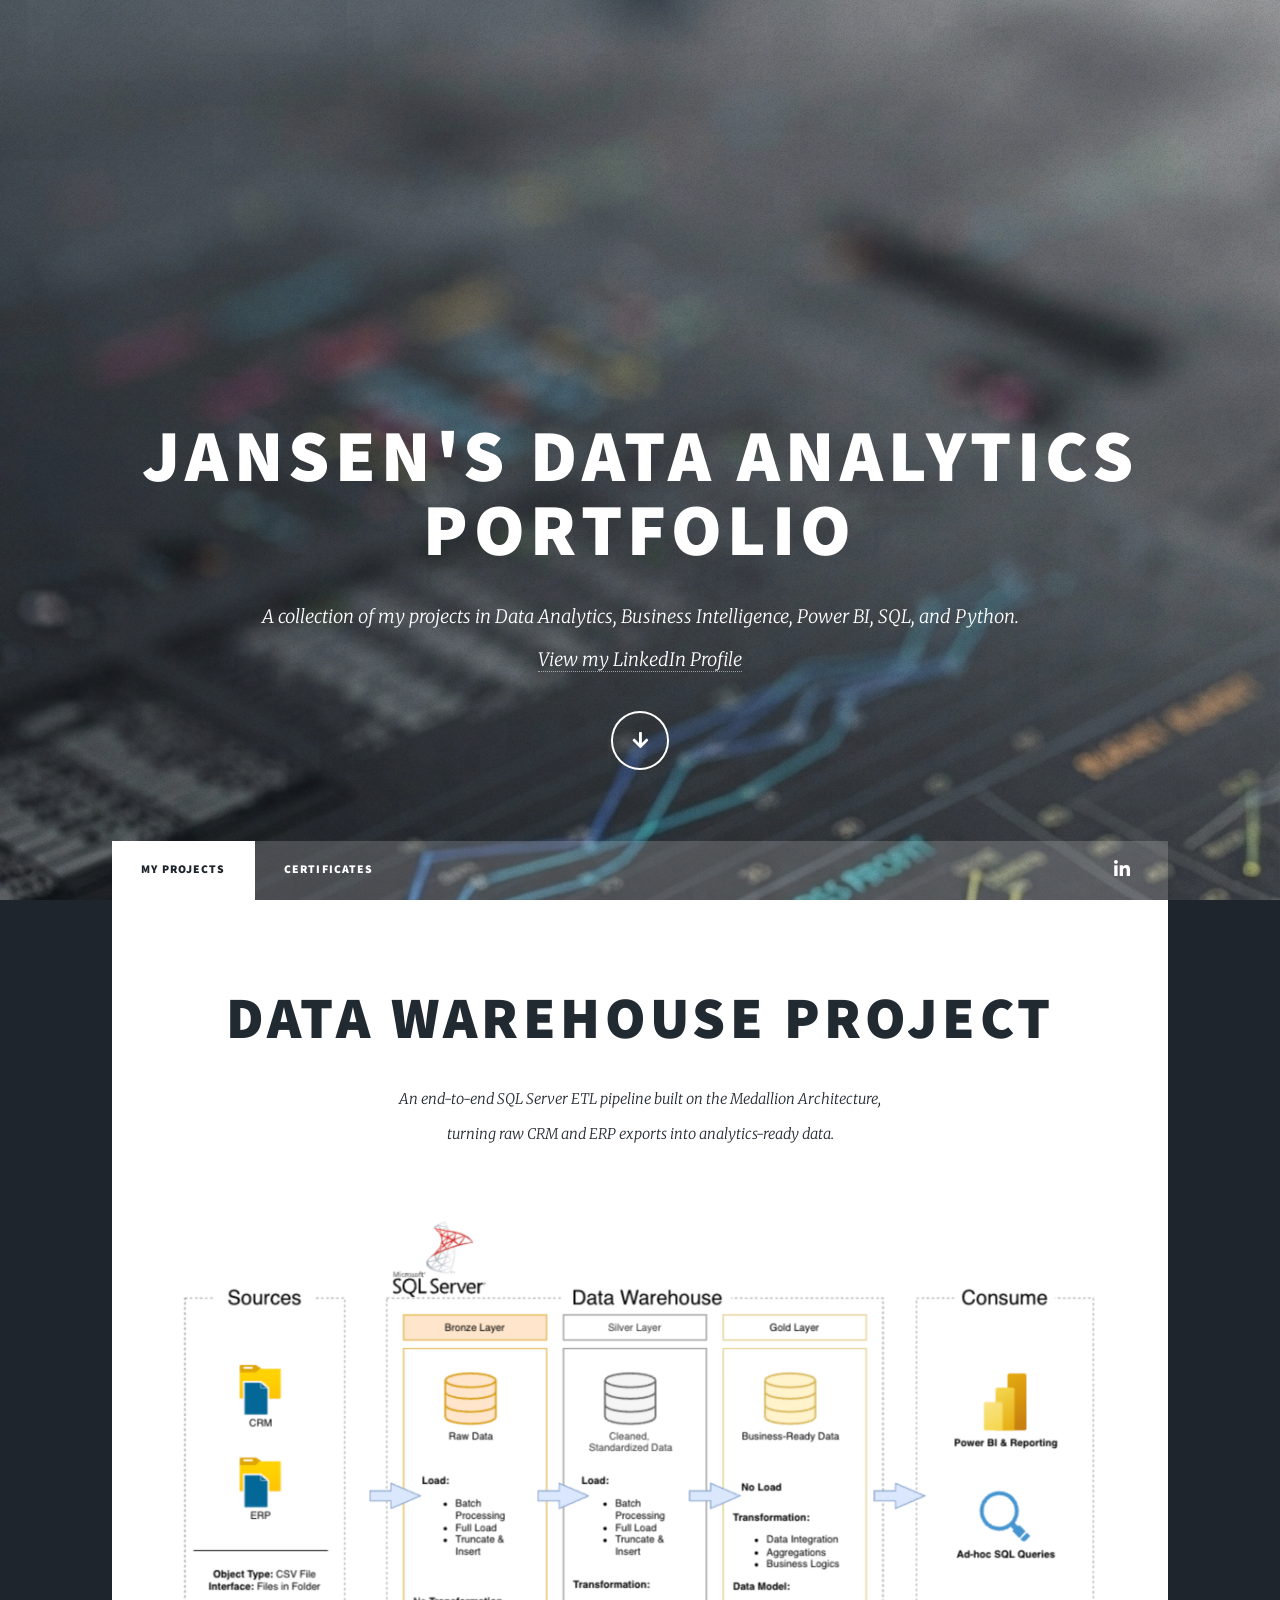
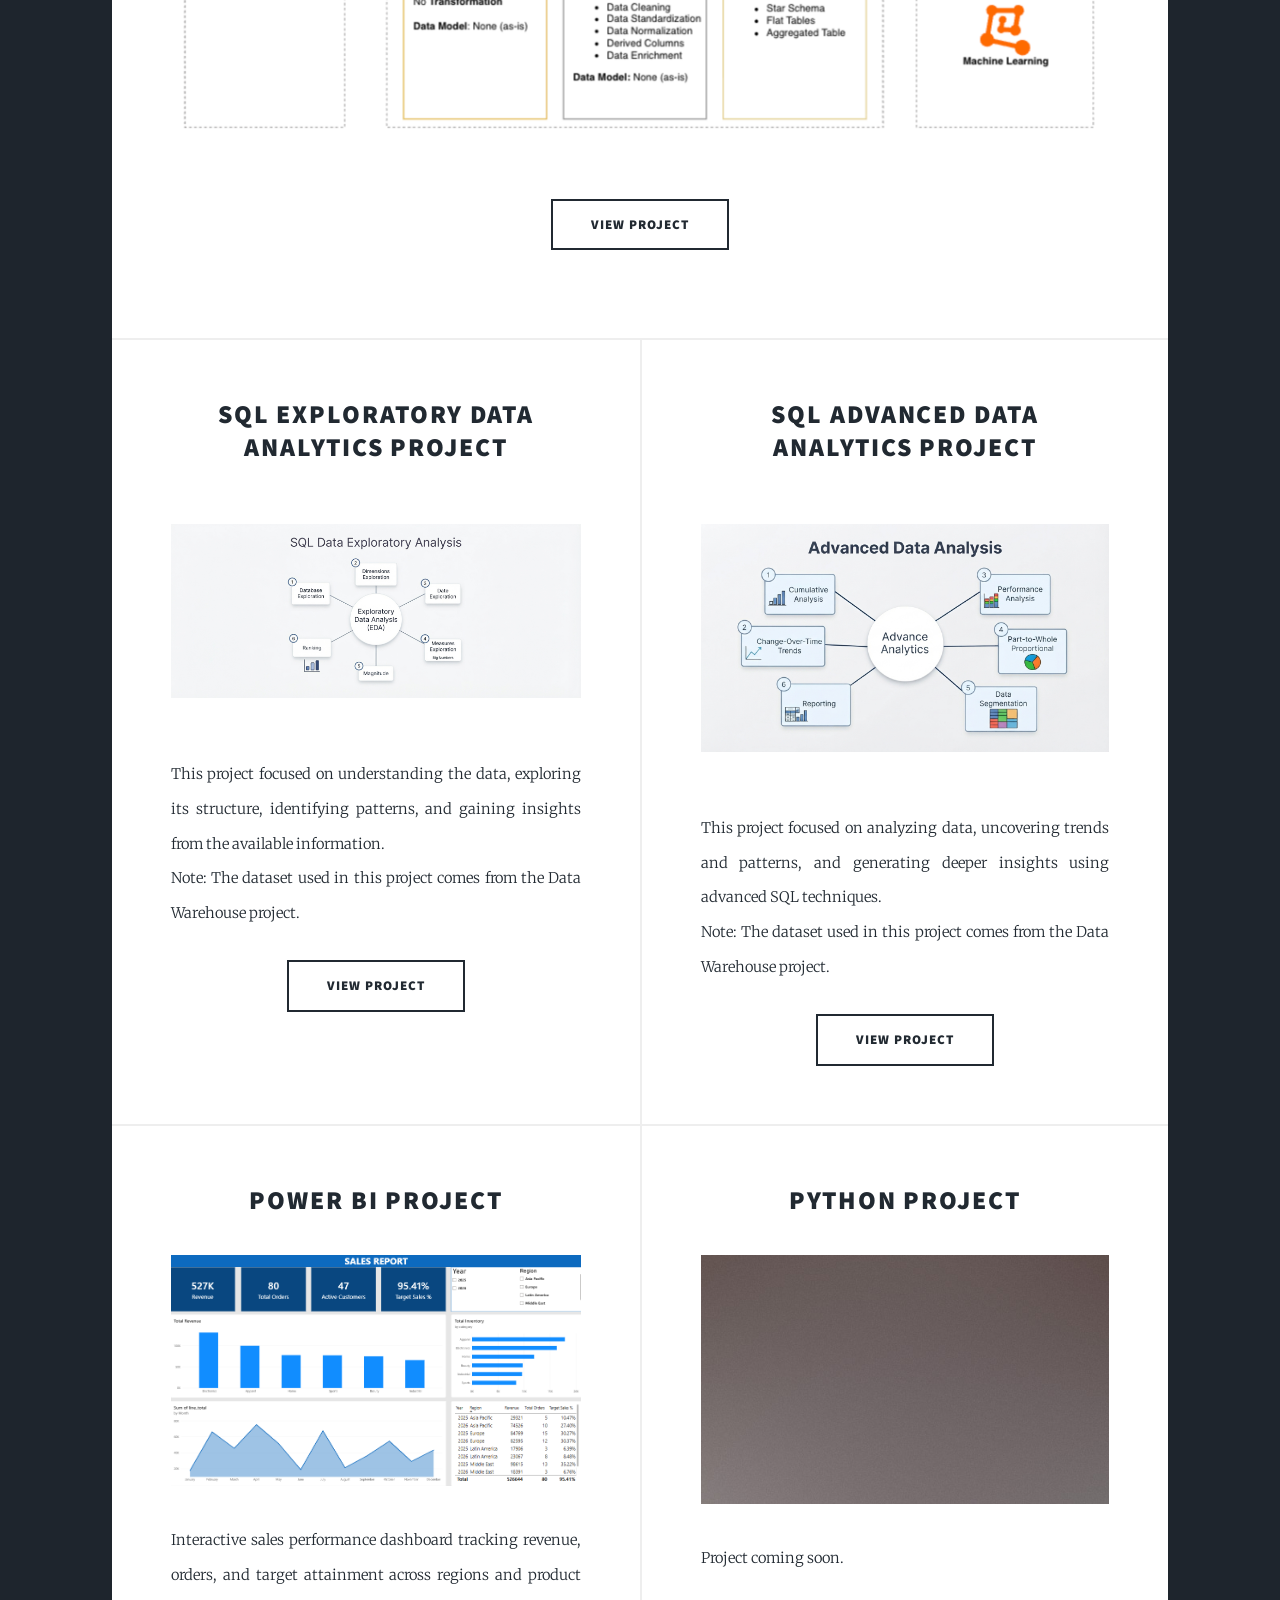
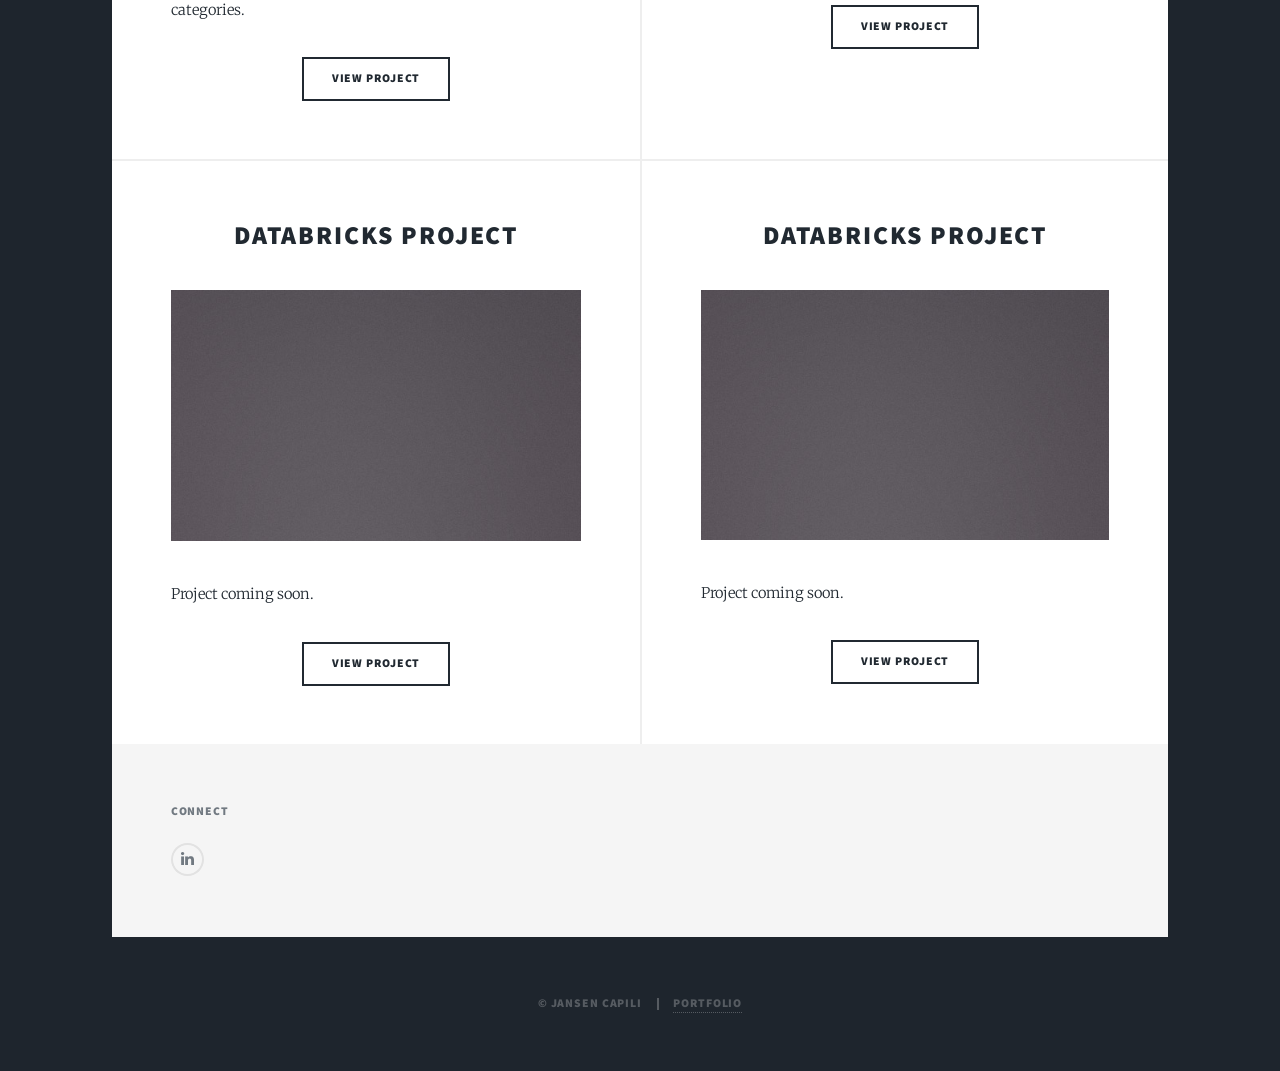
==== index.html @ 561c81c3 "Fix formatting issues in index.html" ====
<!DOCTYPE HTML>
<html>
	<head>
		<title>Jansen Capili | Data Analytics Portfolio</title>
		<meta charset="utf-8" />
		<meta name="viewport" content="width=device-width, initial-scale=1, user-scalable=no" />
		<link rel="stylesheet" href="assets/css/main.css" />
		<noscript><link rel="stylesheet" href="assets/css/noscript.css" /></noscript>
	</head>
	<body class="is-preload">

		<!-- Wrapper -->
			<div id="wrapper" class="fade-in">

				<!-- Intro -->
					<div id="intro">
						<h1>Jansen's Data Analytics Portfolio</h1>
						<p>A collection of my projects in Data Analytics, Business Intelligence, Power BI, SQL, and Python.<br />
                         <a href="https://www.linkedin.com/in/gerryjansencapili/" target="_blank">View my LinkedIn Profile</a></p>
						<ul class="actions">
							<li><a href="#header" class="button icon solid solo fa-arrow-down scrolly">Continue</a></li>
						</ul>
					</div>

				<!-- Header -->
					<header id="header">
						<a href="index.html" class="logo">PROJECTS</a>
					</header>

				<!-- Nav -->
					<nav id="nav">
						<ul class="links">
							<li class="active"><a href="index.html">My Projects</a></li>
							<li><a href="certificate.html">Certificates</a></li>
						</ul>
						<ul class="icons">
							<li><a href="https://www.linkedin.com/in/gerryjansencapili/" target="_blank" class="icon brands fa-linkedin-in"><span class="label">LinkedIn</span></a></li>
						</ul>
					</nav>

				<!-- Main -->
					<div id="main">

						<!-- Featured Post -->
							<article class="post featured">
								<header class="major">
									<h2><a href="https://github.com/jansencapili/SQL_Data_Warehouse_Project">DATA WAREHOUSE PROJECT</a></h2>
									<p>An end-to-end SQL Server ETL pipeline built on the Medallion Architecture,<br />
										turning raw CRM and ERP exports into analytics-ready data.<br /></p>
								</header>
								<a href="https://github.com/jansencapili/SQL_Data_Warehouse_Project" class="image main"><img src="images/DataWarehouseDesign.png" alt="Data Warehouse Architecture" /></a>
								<ul class="actions special">
									<li><a href="https://github.com/jansencapili/SQL_Data_Warehouse_Project" class="button large">View Project</a></li>
								</ul>
							</article>

						<!-- Posts -->
							<section class="posts">
								<!-- PLACEHOLDER: replace the title, image, description, and both "#" links -->
								<article>
									<header>
										<h2><a href="#">SQL EXPLORATORY DATA ANALYTICS PROJECT</a></h2>
									</header>
								<a href="https://github.com/jansencapili/SQL_Data_Exploratory_Data_Analysis-EDA-" class="image main"><img src="images/roadmap_exploration.jpeg" alt="Exploratory Data Analytics" /></a>
								<p>This project focused on understanding the data, exploring its structure, identifying patterns, and gaining insights from the available information.<br />
								Note: The dataset used in this project comes from the Data Warehouse project.</p>
								<ul class="actions special">
									<li><a href="https://github.com/jansencapili/SQL_Data_Exploratory_Data_Analysis-EDA-" class="button large">View Project</a></li>
								</ul>
							</article>

								<!-- PLACEHOLDER: replace the title, image, description, and both "#" links -->
								<article>
									<header>
										<h2><a href="#">SQL ADVANCED DATA ANALYTICS PROJECT</a></h2>
									</header>
								<a href="https://github.com/jansencapili/SQL_Advanced_Data_Analytics_Project" class="image main"><img src="images/Advance_roadmap.jpeg" alt="Advanced Data Analytics" /></a>
								<p>This project focused on analyzing data, uncovering trends and patterns, and generating deeper insights using advanced SQL techniques.<br />
								Note: The dataset used in this project comes from the Data Warehouse project.</p>
								<ul class="actions special">
									<li><a href=https://github.com/jansencapili/SQL_Advanced_Data_Analytics_Project" class="button large">View Project</a></li>
								</ul>
							</article>

								<article>
									<header>
										<h2><a href="https://github.com/jansencapili/Sales-Report">POWER BI PROJECT</a></h2>
									</header>
									<a href="https://github.com/jansencapili/Sales-Report" class="image fit"><img src="images/Snapshot_of_the_dashboard.png" alt="Sales Dashboard" /></a>
									<p>Interactive sales performance dashboard tracking revenue, orders, and target attainment across regions and product categories.</p>
									<ul class="actions special">
										<li><a href="https://github.com/jansencapili/Sales-Report" class="button">View Project</a></li>
									</ul>
								</article>

								<!-- PLACEHOLDER: replace the title, image, description, and both "#" links -->
								<article>
									<header>
										<h2><a href="#">PYTHON PROJECT</a></h2>
									</header>
									<a href="#" class="image fit"><img src="images/pic03.jpg" alt="" /></a>
									<p>Project coming soon.</p>
									<ul class="actions special">
										<li><a href="#" class="button">View Project</a></li>
									</ul>
								</article>

								<!-- PLACEHOLDER: replace the title, image, description, and both "#" links -->
								<article>
									<header>
										<h2><a href="#">DATABRICKS PROJECT</a></h2>
									</header>
									<a href="#" class="image fit"><img src="images/pic04.jpg" alt="" /></a>
									<p>Project coming soon.</p>
									<ul class="actions special">
										<li><a href="#" class="button">View Project</a></li>
									</ul>
								</article>

																<!-- PLACEHOLDER: replace the title, image, description, and both "#" links -->
								<article>
									<header>
										<h2><a href="#">DATABRICKS PROJECT</a></h2>
									</header>
									<a href="#" class="image fit"><img src="images/pic04.jpg" alt="" /></a>
									<p>Project coming soon.</p>
									<ul class="actions special">
										<li><a href="#" class="button">View Project</a></li>
									</ul>
								</article>

							</section>

					</div>

				<!-- Footer -->
					<footer id="footer">
						<section>
							<h3>Connect</h3>
							<ul class="icons alt">
								<li><a href="https://www.linkedin.com/in/gerryjansencapili/" target="_blank" class="icon brands alt fa-linkedin-in"><span class="label">LinkedIn</span></a></li>
							</ul>
						</section>
					</footer>

				<!-- Copyright -->
					<div id="copyright">
						<ul><li>&copy; Jansen Capili</li><li><a href="https://html5up.net">Portfolio</a></li></ul>
					</div>

			</div>

		<!-- Scripts -->
			<script src="assets/js/jquery.min.js"></script>
			<script src="assets/js/jquery.scrollex.min.js"></script>
			<script src="assets/js/jquery.scrolly.min.js"></script>
			<script src="assets/js/browser.min.js"></script>
			<script src="assets/js/breakpoints.min.js"></script>
			<script src="assets/js/util.js"></script>
			<script src="assets/js/main.js"></script>

	</body>
</html>
---- assets/css/main.css ----
@import url(fontawesome-all.min.css);
@import url("https://fonts.googleapis.com/css?family=Merriweather:300,700,300italic,700italic|Source+Sans+Pro:900");

/*
	Massively by HTML5 UP
	html5up.net | @ajlkn
	Free for personal and commercial use under the CCA 3.0 license (html5up.net/license)
*/

html, body, div, span, applet, object,
iframe, h1, h2, h3, h4, h5, h6, p, blockquote,
pre, a, abbr, acronym, address, big, cite,
code, del, dfn, em, img, ins, kbd, q, s, samp,
small, strike, strong, sub, sup, tt, var, b,
u, i, center, dl, dt, dd, ol, ul, li, fieldset,
form, label, legend, table, caption, tbody,
tfoot, thead, tr, th, td, article, aside,
canvas, details, embed, figure, figcaption,
footer, header, hgroup, menu, nav, output, ruby,
section, summary, time, mark, audio, video {
	margin: 0;
	padding: 0;
	border: 0;
	font-size: 100%;
	font: inherit;
	vertical-align: baseline;}

article, aside, details, figcaption, figure,
footer, header, hgroup, menu, nav, section {
	display: block;}

body {
	line-height: 1;
}

ol, ul {
	list-style: none;
}

blockquote, q {
	quotes: none;
}

	blockquote:before, blockquote:after, q:before, q:after {
		content: '';
		content: none;
	}

table {
	border-collapse: collapse;
	border-spacing: 0;
}

body {
	-webkit-text-size-adjust: none;
}

mark {
	background-color: transparent;
	color: inherit;
}

input::-moz-focus-inner {
	border: 0;
	padding: 0;
}

input, select, textarea {
	-moz-appearance: none;
	-webkit-appearance: none;
	-ms-appearance: none;
	appearance: none;
}

/* Basic */

	@-ms-viewport {
		width: device-width;
	}

	body {
		-ms-overflow-style: scrollbar;
	}

	@media screen and (max-width: 480px) {

		html, body {
			min-width: 320px;
		}

	}

	html {
		box-sizing: border-box;
	}

	*, *:before, *:after {
		box-sizing: inherit;
	}

	body {
		background-color: #1e252d;
	}

		body.is-preload *, body.is-preload *:before, body.is-preload *:after {
			-moz-animation: none !important;
			-webkit-animation: none !important;
			-ms-animation: none !important;
			animation: none !important;
			-moz-transition: none !important;
			-webkit-transition: none !important;
			-ms-transition: none !important;
			transition: none !important;
		}

/* Type */

	html {
		font-size: 16pt;
	}

		@media screen and (max-width: 1680px) {

			html {
				font-size: 12pt;
			}

		}

		@media screen and (max-width: 1280px) {

			html {
				font-size: 11pt;
			}

		}

		@media screen and (max-width: 360px) {

			html {
				font-size: 10pt;
			}

		}

	body {
		color: #212931;
	}

	body, input, select, textarea {
		font-family: "Merriweather", Georgia, serif;
		font-weight: 300;
		font-size: 1rem;
		line-height: 2.375;
	}

	a {
		-moz-transition: color 0.2s ease-in-out, background-color 0.2s ease-in-out, border-color 0.2s ease-in-out, box-shadow 0.2s ease-in-out;
		-webkit-transition: color 0.2s ease-in-out, background-color 0.2s ease-in-out, border-color 0.2s ease-in-out, box-shadow 0.2s ease-in-out;
		-ms-transition: color 0.2s ease-in-out, background-color 0.2s ease-in-out, border-color 0.2s ease-in-out, box-shadow 0.2s ease-in-out;
		transition: color 0.2s ease-in-out, background-color 0.2s ease-in-out, border-color 0.2s ease-in-out, box-shadow 0.2s ease-in-out;
		border-bottom: dotted 1px;
		text-decoration: none;
	}

		a:hover {
			border-bottom-color: transparent;
		}

	strong, b {
		font-weight: 600;
	}

	em, i {
		font-style: italic;
	}

	p {
		text-align: justify;
		margin: 0 0 2rem 0;
	}

	h1, h2, h3, h4, h5, h6 {
		font-family: "Source Sans Pro", Helvetica, sans-serif;
		font-weight: 900;
		line-height: 1.5;
		letter-spacing: 0.075em;
		text-transform: uppercase;
		margin: 0 0 1rem 0;
	}

		h1 a, h2 a, h3 a, h4 a, h5 a, h6 a {
			border-bottom: 0;
			color: inherit;
			text-decoration: none;
		}

	h1 {
		font-size: 4rem;
		line-height: 1.1;
		margin: 0 0 2rem 0;
	}

	h2 {
		font-size: 1.75rem;
		line-height: 1.3;
		margin: 0 0 1.5rem 0;
	}

	h3 {
		font-size: 1.25rem;
		margin: 0 0 1.5rem 0;
	}

	h4 {
		font-size: 1rem;
	}

	h5 {
		font-size: 0.9rem;
	}

	h6 {
		font-size: 0.8rem;
	}

	sub {
		font-size: 0.8rem;
		position: relative;
		top: 0.5rem;
	}

	sup {
		font-size: 0.8rem;
		position: relative;
		top: -0.5rem;
	}

	blockquote {
		border-left: solid 4px;
		font-style: italic;
		margin: 0 0 2rem 0;
		padding: 0.5rem 0 0.5rem 2rem;
	}

	code {
		border: solid 2px;
		font-family: "Courier New", monospace;
		font-size: 0.9rem;
		margin: 0 0.25rem;
		padding: 0.25rem 0.65rem;
	}

	pre {
		-webkit-overflow-scrolling: touch;
		font-family: "Courier New", monospace;
		font-size: 0.9rem;
		margin: 0 0 2rem 0;
	}

		pre code {
			display: block;
			line-height: 1.75;
			padding: 1rem 1.5rem;
			overflow-x: auto;
		}

	hr {
		border: 0;
		border-bottom: solid 2px;
		margin: 3rem 0;
	}

		hr.major {
			margin: 5rem 0;
		}

	.align-left {
		text-align: left;
	}

	.align-center {
		text-align: center;
	}

	.align-right {
		text-align: right;
	}

	input, select, textarea {
		color: #212931;
	}

	a {
		color: #212931;
		border-bottom-color: rgba(33, 41, 49, 0.5);
	}

		a:hover {
			border-bottom-color: transparent;
			color: #18bfef !important;
		}

	strong, b {
		color: #212931;
	}

	h1, h2, h3, h4, h5, h6 {
		color: #212931;
	}

	blockquote {
		border-left-color: #eeeeee;
	}

	code {
		background: rgba(220, 220, 220, 0.25);
		border-color: #eeeeee;
	}

	hr {
		border-bottom-color: #eeeeee;
	}

/* Row */

	.row {
		display: flex;
		flex-wrap: wrap;
		box-sizing: border-box;
		align-items: stretch;
	}

		.row > * {
			box-sizing: border-box;
		}

		.row.gtr-uniform > * > :last-child {
			margin-bottom: 0;
		}

		.row.aln-left {
			justify-content: flex-start;
		}

		.row.aln-center {
			justify-content: center;
		}

		.row.aln-right {
			justify-content: flex-end;
		}

		.row.aln-top {
			align-items: flex-start;
		}

		.row.aln-middle {
			align-items: center;
		}

		.row.aln-bottom {
			align-items: flex-end;
		}

		.row > .imp {
			order: -1;
		}

		.row > .col-1 {
			width: 8.33333%;
		}

		.row > .off-1 {
			margin-left: 8.33333%;
		}

		.row > .col-2 {
			width: 16.66667%;
		}

		.row > .off-2 {
			margin-left: 16.66667%;
		}

		.row > .col-3 {
			width: 25%;
		}

		.row > .off-3 {
			margin-left: 25%;
		}

		.row > .col-4 {
			width: 33.33333%;
		}

		.row > .off-4 {
			margin-left: 33.33333%;
		}

		.row > .col-5 {
			width: 41.66667%;
		}

		.row > .off-5 {
			margin-left: 41.66667%;
		}

		.row > .col-6 {
			width: 50%;
		}

		.row > .off-6 {
			margin-left: 50%;
		}

		.row > .col-7 {
			width: 58.33333%;
		}

		.row > .off-7 {
			margin-left: 58.33333%;
		}

		.row > .col-8 {
			width: 66.66667%;
		}

		.row > .off-8 {
			margin-left: 66.66667%;
		}

		.row > .col-9 {
			width: 75%;
		}

		.row > .off-9 {
			margin-left: 75%;
		}

		.row > .col-10 {
			width: 83.33333%;
		}

		.row > .off-10 {
			margin-left: 83.33333%;
		}

		.row > .col-11 {
			width: 91.66667%;
		}

		.row > .off-11 {
			margin-left: 91.66667%;
		}

		.row > .col-12 {
			width: 100%;
		}

		.row > .off-12 {
			margin-left: 100%;
		}

		.row.gtr-0 {
			margin-top: 0;
			margin-left: 0rem;
		}

			.row.gtr-0 > * {
				padding: 0 0 0 0rem;
			}

			.row.gtr-0.gtr-uniform {
				margin-top: 0rem;
			}

				.row.gtr-0.gtr-uniform > * {
					padding-top: 0rem;
				}

		.row.gtr-25 {
			margin-top: 0;
			margin-left: -0.375rem;
		}

			.row.gtr-25 > * {
				padding: 0 0 0 0.375rem;
			}

			.row.gtr-25.gtr-uniform {
				margin-top: -0.375rem;
			}

				.row.gtr-25.gtr-uniform > * {
					padding-top: 0.375rem;
				}

		.row.gtr-50 {
			margin-top: 0;
			margin-left: -0.75rem;
		}

			.row.gtr-50 > * {
				padding: 0 0 0 0.75rem;
			}

			.row.gtr-50.gtr-uniform {
				margin-top: -0.75rem;
			}

				.row.gtr-50.gtr-uniform > * {
					padding-top: 0.75rem;
				}

		.row {
			margin-top: 0;
			margin-left: -1.5rem;
		}

			.row > * {
				padding: 0 0 0 1.5rem;
			}

			.row.gtr-uniform {
				margin-top: -1.5rem;
			}

				.row.gtr-uniform > * {
					padding-top: 1.5rem;
				}

		.row.gtr-150 {
			margin-top: 0;
			margin-left: -2.25rem;
		}

			.row.gtr-150 > * {
				padding: 0 0 0 2.25rem;
			}

			.row.gtr-150.gtr-uniform {
				margin-top: -2.25rem;
			}

				.row.gtr-150.gtr-uniform > * {
					padding-top: 2.25rem;
				}

		.row.gtr-200 {
			margin-top: 0;
			margin-left: -3rem;
		}

			.row.gtr-200 > * {
				padding: 0 0 0 3rem;
			}

			.row.gtr-200.gtr-uniform {
				margin-top: -3rem;
			}

				.row.gtr-200.gtr-uniform > * {
					padding-top: 3rem;
				}

		@media screen and (max-width: 1680px) {

			.row {
				display: flex;
				flex-wrap: wrap;
				box-sizing: border-box;
				align-items: stretch;
			}

				.row > * {
					box-sizing: border-box;
				}

				.row.gtr-uniform > * > :last-child {
					margin-bottom: 0;
				}

				.row.aln-left {
					justify-content: flex-start;
				}

				.row.aln-center {
					justify-content: center;
				}

				.row.aln-right {
					justify-content: flex-end;
				}

				.row.aln-top {
					align-items: flex-start;
				}

				.row.aln-middle {
					align-items: center;
				}

				.row.aln-bottom {
					align-items: flex-end;
				}

				.row > .imp-xlarge {
					order: -1;
				}

				.row > .col-1-xlarge {
					width: 8.33333%;
				}

				.row > .off-1-xlarge {
					margin-left: 8.33333%;
				}

				.row > .col-2-xlarge {
					width: 16.66667%;
				}

				.row > .off-2-xlarge {
					margin-left: 16.66667%;
				}

				.row > .col-3-xlarge {
					width: 25%;
				}

				.row > .off-3-xlarge {
					margin-left: 25%;
				}

				.row > .col-4-xlarge {
					width: 33.33333%;
				}

				.row > .off-4-xlarge {
					margin-left: 33.33333%;
				}

				.row > .col-5-xlarge {
					width: 41.66667%;
				}

				.row > .off-5-xlarge {
					margin-left: 41.66667%;
				}

				.row > .col-6-xlarge {
					width: 50%;
				}

				.row > .off-6-xlarge {
					margin-left: 50%;
				}

				.row > .col-7-xlarge {
					width: 58.33333%;
				}

				.row > .off-7-xlarge {
					margin-left: 58.33333%;
				}

				.row > .col-8-xlarge {
					width: 66.66667%;
				}

				.row > .off-8-xlarge {
					margin-left: 66.66667%;
				}

				.row > .col-9-xlarge {
					width: 75%;
				}

				.row > .off-9-xlarge {
					margin-left: 75%;
				}

				.row > .col-10-xlarge {
					width: 83.33333%;
				}

				.row > .off-10-xlarge {
					margin-left: 83.33333%;
				}

				.row > .col-11-xlarge {
					width: 91.66667%;
				}

				.row > .off-11-xlarge {
					margin-left: 91.66667%;
				}

				.row > .col-12-xlarge {
					width: 100%;
				}

				.row > .off-12-xlarge {
					margin-left: 100%;
				}

				.row.gtr-0 {
					margin-top: 0;
					margin-left: 0rem;
				}

					.row.gtr-0 > * {
						padding: 0 0 0 0rem;
					}

					.row.gtr-0.gtr-uniform {
						margin-top: 0rem;
					}

						.row.gtr-0.gtr-uniform > * {
							padding-top: 0rem;
						}

				.row.gtr-25 {
					margin-top: 0;
					margin-left: -0.375rem;
				}

					.row.gtr-25 > * {
						padding: 0 0 0 0.375rem;
					}

					.row.gtr-25.gtr-uniform {
						margin-top: -0.375rem;
					}

						.row.gtr-25.gtr-uniform > * {
							padding-top: 0.375rem;
						}

				.row.gtr-50 {
					margin-top: 0;
					margin-left: -0.75rem;
				}

					.row.gtr-50 > * {
						padding: 0 0 0 0.75rem;
					}

					.row.gtr-50.gtr-uniform {
						margin-top: -0.75rem;
					}

						.row.gtr-50.gtr-uniform > * {
							padding-top: 0.75rem;
						}

				.row {
					margin-top: 0;
					margin-left: -1.5rem;
				}

					.row > * {
						padding: 0 0 0 1.5rem;
					}

					.row.gtr-uniform {
						margin-top: -1.5rem;
					}

						.row.gtr-uniform > * {
							padding-top: 1.5rem;
						}

				.row.gtr-150 {
					margin-top: 0;
					margin-left: -2.25rem;
				}

					.row.gtr-150 > * {
						padding: 0 0 0 2.25rem;
					}

					.row.gtr-150.gtr-uniform {
						margin-top: -2.25rem;
					}

						.row.gtr-150.gtr-uniform > * {
							padding-top: 2.25rem;
						}

				.row.gtr-200 {
					margin-top: 0;
					margin-left: -3rem;
				}

					.row.gtr-200 > * {
						padding: 0 0 0 3rem;
					}

					.row.gtr-200.gtr-uniform {
						margin-top: -3rem;
					}

						.row.gtr-200.gtr-uniform > * {
							padding-top: 3rem;
						}

		}

		@media screen and (max-width: 1280px) {

			.row {
				display: flex;
				flex-wrap: wrap;
				box-sizing: border-box;
				align-items: stretch;
			}

				.row > * {
					box-sizing: border-box;
				}

				.row.gtr-uniform > * > :last-child {
					margin-bottom: 0;
				}

				.row.aln-left {
					justify-content: flex-start;
				}

				.row.aln-center {
					justify-content: center;
				}

				.row.aln-right {
					justify-content: flex-end;
				}

				.row.aln-top {
					align-items: flex-start;
				}

				.row.aln-middle {
					align-items: center;
				}

				.row.aln-bottom {
					align-items: flex-end;
				}

				.row > .imp-large {
					order: -1;
				}

				.row > .col-1-large {
					width: 8.33333%;
				}

				.row > .off-1-large {
					margin-left: 8.33333%;
				}

				.row > .col-2-large {
					width: 16.66667%;
				}

				.row > .off-2-large {
					margin-left: 16.66667%;
				}

				.row > .col-3-large {
					width: 25%;
				}

				.row > .off-3-large {
					margin-left: 25%;
				}

				.row > .col-4-large {
					width: 33.33333%;
				}

				.row > .off-4-large {
					margin-left: 33.33333%;
				}

				.row > .col-5-large {
					width: 41.66667%;
				}

				.row > .off-5-large {
					margin-left: 41.66667%;
				}

				.row > .col-6-large {
					width: 50%;
				}

				.row > .off-6-large {
					margin-left: 50%;
				}

				.row > .col-7-large {
					width: 58.33333%;
				}

				.row > .off-7-large {
					margin-left: 58.33333%;
				}

				.row > .col-8-large {
					width: 66.66667%;
				}

				.row > .off-8-large {
					margin-left: 66.66667%;
				}

				.row > .col-9-large {
					width: 75%;
				}

				.row > .off-9-large {
					margin-left: 75%;
				}

				.row > .col-10-large {
					width: 83.33333%;
				}

				.row > .off-10-large {
					margin-left: 83.33333%;
				}

				.row > .col-11-large {
					width: 91.66667%;
				}

				.row > .off-11-large {
					margin-left: 91.66667%;
				}

				.row > .col-12-large {
					width: 100%;
				}

				.row > .off-12-large {
					margin-left: 100%;
				}

				.row.gtr-0 {
					margin-top: 0;
					margin-left: 0rem;
				}

					.row.gtr-0 > * {
						padding: 0 0 0 0rem;
					}

					.row.gtr-0.gtr-uniform {
						margin-top: 0rem;
					}

						.row.gtr-0.gtr-uniform > * {
							padding-top: 0rem;
						}

				.row.gtr-25 {
					margin-top: 0;
					margin-left: -0.375rem;
				}

					.row.gtr-25 > * {
						padding: 0 0 0 0.375rem;
					}

					.row.gtr-25.gtr-uniform {
						margin-top: -0.375rem;
					}

						.row.gtr-25.gtr-uniform > * {
							padding-top: 0.375rem;
						}

				.row.gtr-50 {
					margin-top: 0;
					margin-left: -0.75rem;
				}

					.row.gtr-50 > * {
						padding: 0 0 0 0.75rem;
					}

					.row.gtr-50.gtr-uniform {
						margin-top: -0.75rem;
					}

						.row.gtr-50.gtr-uniform > * {
							padding-top: 0.75rem;
						}

				.row {
					margin-top: 0;
					margin-left: -1.5rem;
				}

					.row > * {
						padding: 0 0 0 1.5rem;
					}

					.row.gtr-uniform {
						margin-top: -1.5rem;
					}

						.row.gtr-uniform > * {
							padding-top: 1.5rem;
						}

				.row.gtr-150 {
					margin-top: 0;
					margin-left: -2.25rem;
				}

					.row.gtr-150 > * {
						padding: 0 0 0 2.25rem;
					}

					.row.gtr-150.gtr-uniform {
						margin-top: -2.25rem;
					}

						.row.gtr-150.gtr-uniform > * {
							padding-top: 2.25rem;
						}

				.row.gtr-200 {
					margin-top: 0;
					margin-left: -3rem;
				}

					.row.gtr-200 > * {
						padding: 0 0 0 3rem;
					}

					.row.gtr-200.gtr-uniform {
						margin-top: -3rem;
					}

						.row.gtr-200.gtr-uniform > * {
							padding-top: 3rem;
						}

		}

		@media screen and (max-width: 980px) {

			.row {
				display: flex;
				flex-wrap: wrap;
				box-sizing: border-box;
				align-items: stretch;
			}

				.row > * {
					box-sizing: border-box;
				}

				.row.gtr-uniform > * > :last-child {
					margin-bottom: 0;
				}

				.row.aln-left {
					justify-content: flex-start;
				}

				.row.aln-center {
					justify-content: center;
				}

				.row.aln-right {
					justify-content: flex-end;
				}

				.row.aln-top {
					align-items: flex-start;
				}

				.row.aln-middle {
					align-items: center;
				}

				.row.aln-bottom {
					align-items: flex-end;
				}

				.row > .imp-medium {
					order: -1;
				}

				.row > .col-1-medium {
					width: 8.33333%;
				}

				.row > .off-1-medium {
					margin-left: 8.33333%;
				}

				.row > .col-2-medium {
					width: 16.66667%;
				}

				.row > .off-2-medium {
					margin-left: 16.66667%;
				}

				.row > .col-3-medium {
					width: 25%;
				}

				.row > .off-3-medium {
					margin-left: 25%;
				}

				.row > .col-4-medium {
					width: 33.33333%;
				}

				.row > .off-4-medium {
					margin-left: 33.33333%;
				}

				.row > .col-5-medium {
					width: 41.66667%;
				}

				.row > .off-5-medium {
					margin-left: 41.66667%;
				}

				.row > .col-6-medium {
					width: 50%;
				}

				.row > .off-6-medium {
					margin-left: 50%;
				}

				.row > .col-7-medium {
					width: 58.33333%;
				}

				.row > .off-7-medium {
					margin-left: 58.33333%;
				}

				.row > .col-8-medium {
					width: 66.66667%;
				}

				.row > .off-8-medium {
					margin-left: 66.66667%;
				}

				.row > .col-9-medium {
					width: 75%;
				}

				.row > .off-9-medium {
					margin-left: 75%;
				}

				.row > .col-10-medium {
					width: 83.33333%;
				}

				.row > .off-10-medium {
					margin-left: 83.33333%;
				}

				.row > .col-11-medium {
					width: 91.66667%;
				}

				.row > .off-11-medium {
					margin-left: 91.66667%;
				}

				.row > .col-12-medium {
					width: 100%;
				}

				.row > .off-12-medium {
					margin-left: 100%;
				}

				.row.gtr-0 {
					margin-top: 0;
					margin-left: 0rem;
				}

					.row.gtr-0 > * {
						padding: 0 0 0 0rem;
					}

					.row.gtr-0.gtr-uniform {
						margin-top: 0rem;
					}

						.row.gtr-0.gtr-uniform > * {
							padding-top: 0rem;
						}

				.row.gtr-25 {
					margin-top: 0;
					margin-left: -0.375rem;
				}

					.row.gtr-25 > * {
						padding: 0 0 0 0.375rem;
					}

					.row.gtr-25.gtr-uniform {
						margin-top: -0.375rem;
					}

						.row.gtr-25.gtr-uniform > * {
							padding-top: 0.375rem;
						}

				.row.gtr-50 {
					margin-top: 0;
					margin-left: -0.75rem;
				}

					.row.gtr-50 > * {
						padding: 0 0 0 0.75rem;
					}

					.row.gtr-50.gtr-uniform {
						margin-top: -0.75rem;
					}

						.row.gtr-50.gtr-uniform > * {
							padding-top: 0.75rem;
						}

				.row {
					margin-top: 0;
					margin-left: -1.5rem;
				}

					.row > * {
						padding: 0 0 0 1.5rem;
					}

					.row.gtr-uniform {
						margin-top: -1.5rem;
					}

						.row.gtr-uniform > * {
							padding-top: 1.5rem;
						}

				.row.gtr-150 {
					margin-top: 0;
					margin-left: -2.25rem;
				}

					.row.gtr-150 > * {
						padding: 0 0 0 2.25rem;
					}

					.row.gtr-150.gtr-uniform {
						margin-top: -2.25rem;
					}

						.row.gtr-150.gtr-uniform > * {
							padding-top: 2.25rem;
						}

				.row.gtr-200 {
					margin-top: 0;
					margin-left: -3rem;
				}

					.row.gtr-200 > * {
						padding: 0 0 0 3rem;
					}

					.row.gtr-200.gtr-uniform {
						margin-top: -3rem;
					}

						.row.gtr-200.gtr-uniform > * {
							padding-top: 3rem;
						}

		}

		@media screen and (max-width: 736px) {

			.row {
				display: flex;
				flex-wrap: wrap;
				box-sizing: border-box;
				align-items: stretch;
			}

				.row > * {
					box-sizing: border-box;
				}

				.row.gtr-uniform > * > :last-child {
					margin-bottom: 0;
				}

				.row.aln-left {
					justify-content: flex-start;
				}

				.row.aln-center {
					justify-content: center;
				}

				.row.aln-right {
					justify-content: flex-end;
				}

				.row.aln-top {
					align-items: flex-start;
				}

				.row.aln-middle {
					align-items: center;
				}

				.row.aln-bottom {
					align-items: flex-end;
				}

				.row > .imp-small {
					order: -1;
				}

				.row > .col-1-small {
					width: 8.33333%;
				}

				.row > .off-1-small {
					margin-left: 8.33333%;
				}

				.row > .col-2-small {
					width: 16.66667%;
				}

				.row > .off-2-small {
					margin-left: 16.66667%;
				}

				.row > .col-3-small {
					width: 25%;
				}

				.row > .off-3-small {
					margin-left: 25%;
				}

				.row > .col-4-small {
					width: 33.33333%;
				}

				.row > .off-4-small {
					margin-left: 33.33333%;
				}

				.row > .col-5-small {
					width: 41.66667%;
				}

				.row > .off-5-small {
					margin-left: 41.66667%;
				}

				.row > .col-6-small {
					width: 50%;
				}

				.row > .off-6-small {
					margin-left: 50%;
				}

				.row > .col-7-small {
					width: 58.33333%;
				}

				.row > .off-7-small {
					margin-left: 58.33333%;
				}

				.row > .col-8-small {
					width: 66.66667%;
				}

				.row > .off-8-small {
					margin-left: 66.66667%;
				}

				.row > .col-9-small {
					width: 75%;
				}

				.row > .off-9-small {
					margin-left: 75%;
				}

				.row > .col-10-small {
					width: 83.33333%;
				}

				.row > .off-10-small {
					margin-left: 83.33333%;
				}

				.row > .col-11-small {
					width: 91.66667%;
				}

				.row > .off-11-small {
					margin-left: 91.66667%;
				}

				.row > .col-12-small {
					width: 100%;
				}

				.row > .off-12-small {
					margin-left: 100%;
				}

				.row.gtr-0 {
					margin-top: 0;
					margin-left: 0rem;
				}

					.row.gtr-0 > * {
						padding: 0 0 0 0rem;
					}

					.row.gtr-0.gtr-uniform {
						margin-top: 0rem;
					}

						.row.gtr-0.gtr-uniform > * {
							padding-top: 0rem;
						}

				.row.gtr-25 {
					margin-top: 0;
					margin-left: -0.375rem;
				}

					.row.gtr-25 > * {
						padding: 0 0 0 0.375rem;
					}

					.row.gtr-25.gtr-uniform {
						margin-top: -0.375rem;
					}

						.row.gtr-25.gtr-uniform > * {
							padding-top: 0.375rem;
						}

				.row.gtr-50 {
					margin-top: 0;
					margin-left: -0.75rem;
				}

					.row.gtr-50 > * {
						padding: 0 0 0 0.75rem;
					}

					.row.gtr-50.gtr-uniform {
						margin-top: -0.75rem;
					}

						.row.gtr-50.gtr-uniform > * {
							padding-top: 0.75rem;
						}

				.row {
					margin-top: 0;
					margin-left: -1.5rem;
				}

					.row > * {
						padding: 0 0 0 1.5rem;
					}

					.row.gtr-uniform {
						margin-top: -1.5rem;
					}

						.row.gtr-uniform > * {
							padding-top: 1.5rem;
						}

				.row.gtr-150 {
					margin-top: 0;
					margin-left: -2.25rem;
				}

					.row.gtr-150 > * {
						padding: 0 0 0 2.25rem;
					}

					.row.gtr-150.gtr-uniform {
						margin-top: -2.25rem;
					}

						.row.gtr-150.gtr-uniform > * {
							padding-top: 2.25rem;
						}

				.row.gtr-200 {
					margin-top: 0;
					margin-left: -3rem;
				}

					.row.gtr-200 > * {
						padding: 0 0 0 3rem;
					}

					.row.gtr-200.gtr-uniform {
						margin-top: -3rem;
					}

						.row.gtr-200.gtr-uniform > * {
							padding-top: 3rem;
						}

		}

		@media screen and (max-width: 480px) {

			.row {
				display: flex;
				flex-wrap: wrap;
				box-sizing: border-box;
				align-items: stretch;
			}

				.row > * {
					box-sizing: border-box;
				}

				.row.gtr-uniform > * > :last-child {
					margin-bottom: 0;
				}

				.row.aln-left {
					justify-content: flex-start;
				}

				.row.aln-center {
					justify-content: center;
				}

				.row.aln-right {
					justify-content: flex-end;
				}

				.row.aln-top {
					align-items: flex-start;
				}

				.row.aln-middle {
					align-items: center;
				}

				.row.aln-bottom {
					align-items: flex-end;
				}

				.row > .imp-xsmall {
					order: -1;
				}

				.row > .col-1-xsmall {
					width: 8.33333%;
				}

				.row > .off-1-xsmall {
					margin-left: 8.33333%;
				}

				.row > .col-2-xsmall {
					width: 16.66667%;
				}

				.row > .off-2-xsmall {
					margin-left: 16.66667%;
				}

				.row > .col-3-xsmall {
					width: 25%;
				}

				.row > .off-3-xsmall {
					margin-left: 25%;
				}

				.row > .col-4-xsmall {
					width: 33.33333%;
				}

				.row > .off-4-xsmall {
					margin-left: 33.33333%;
				}

				.row > .col-5-xsmall {
					width: 41.66667%;
				}

				.row > .off-5-xsmall {
					margin-left: 41.66667%;
				}

				.row > .col-6-xsmall {
					width: 50%;
				}

				.row > .off-6-xsmall {
					margin-left: 50%;
				}

				.row > .col-7-xsmall {
					width: 58.33333%;
				}

				.row > .off-7-xsmall {
					margin-left: 58.33333%;
				}

				.row > .col-8-xsmall {
					width: 66.66667%;
				}

				.row > .off-8-xsmall {
					margin-left: 66.66667%;
				}

				.row > .col-9-xsmall {
					width: 75%;
				}

				.row > .off-9-xsmall {
					margin-left: 75%;
				}

				.row > .col-10-xsmall {
					width: 83.33333%;
				}

				.row > .off-10-xsmall {
					margin-left: 83.33333%;
				}

				.row > .col-11-xsmall {
					width: 91.66667%;
				}

				.row > .off-11-xsmall {
					margin-left: 91.66667%;
				}

				.row > .col-12-xsmall {
					width: 100%;
				}

				.row > .off-12-xsmall {
					margin-left: 100%;
				}

				.row.gtr-0 {
					margin-top: 0;
					margin-left: 0rem;
				}

					.row.gtr-0 > * {
						padding: 0 0 0 0rem;
					}

					.row.gtr-0.gtr-uniform {
						margin-top: 0rem;
					}

						.row.gtr-0.gtr-uniform > * {
							padding-top: 0rem;
						}

				.row.gtr-25 {
					margin-top: 0;
					margin-left: -0.375rem;
				}

					.row.gtr-25 > * {
						padding: 0 0 0 0.375rem;
					}

					.row.gtr-25.gtr-uniform {
						margin-top: -0.375rem;
					}

						.row.gtr-25.gtr-uniform > * {
							padding-top: 0.375rem;
						}

				.row.gtr-50 {
					margin-top: 0;
					margin-left: -0.75rem;
				}

					.row.gtr-50 > * {
						padding: 0 0 0 0.75rem;
					}

					.row.gtr-50.gtr-uniform {
						margin-top: -0.75rem;
					}

						.row.gtr-50.gtr-uniform > * {
							padding-top: 0.75rem;
						}

				.row {
					margin-top: 0;
					margin-left: -1.5rem;
				}

					.row > * {
						padding: 0 0 0 1.5rem;
					}

					.row.gtr-uniform {
						margin-top: -1.5rem;
					}

						.row.gtr-uniform > * {
							padding-top: 1.5rem;
						}

				.row.gtr-150 {
					margin-top: 0;
					margin-left: -2.25rem;
				}

					.row.gtr-150 > * {
						padding: 0 0 0 2.25rem;
					}

					.row.gtr-150.gtr-uniform {
						margin-top: -2.25rem;
					}

						.row.gtr-150.gtr-uniform > * {
							padding-top: 2.25rem;
						}

				.row.gtr-200 {
					margin-top: 0;
					margin-left: -3rem;
				}

					.row.gtr-200 > * {
						padding: 0 0 0 3rem;
					}

					.row.gtr-200.gtr-uniform {
						margin-top: -3rem;
					}

						.row.gtr-200.gtr-uniform > * {
							padding-top: 3rem;
						}

		}

		@media screen and (max-width: 360px) {

			.row {
				display: flex;
				flex-wrap: wrap;
				box-sizing: border-box;
				align-items: stretch;
			}

				.row > * {
					box-sizing: border-box;
				}

				.row.gtr-uniform > * > :last-child {
					margin-bottom: 0;
				}

				.row.aln-left {
					justify-content: flex-start;
				}

				.row.aln-center {
					justify-content: center;
				}

				.row.aln-right {
					justify-content: flex-end;
				}

				.row.aln-top {
					align-items: flex-start;
				}

				.row.aln-middle {
					align-items: center;
				}

				.row.aln-bottom {
					align-items: flex-end;
				}

				.row > .imp-xxsmall {
					order: -1;
				}

				.row > .col-1-xxsmall {
					width: 8.33333%;
				}

				.row > .off-1-xxsmall {
					margin-left: 8.33333%;
				}

				.row > .col-2-xxsmall {
					width: 16.66667%;
				}

				.row > .off-2-xxsmall {
					margin-left: 16.66667%;
				}

				.row > .col-3-xxsmall {
					width: 25%;
				}

				.row > .off-3-xxsmall {
					margin-left: 25%;
				}

				.row > .col-4-xxsmall {
					width: 33.33333%;
				}

				.row > .off-4-xxsmall {
					margin-left: 33.33333%;
				}

				.row > .col-5-xxsmall {
					width: 41.66667%;
				}

				.row > .off-5-xxsmall {
					margin-left: 41.66667%;
				}

				.row > .col-6-xxsmall {
					width: 50%;
				}

				.row > .off-6-xxsmall {
					margin-left: 50%;
				}

				.row > .col-7-xxsmall {
					width: 58.33333%;
				}

				.row > .off-7-xxsmall {
					margin-left: 58.33333%;
				}

				.row > .col-8-xxsmall {
					width: 66.66667%;
				}

				.row > .off-8-xxsmall {
					margin-left: 66.66667%;
				}

				.row > .col-9-xxsmall {
					width: 75%;
				}

				.row > .off-9-xxsmall {
					margin-left: 75%;
				}

				.row > .col-10-xxsmall {
					width: 83.33333%;
				}

				.row > .off-10-xxsmall {
					margin-left: 83.33333%;
				}

				.row > .col-11-xxsmall {
					width: 91.66667%;
				}

				.row > .off-11-xxsmall {
					margin-left: 91.66667%;
				}

				.row > .col-12-xxsmall {
					width: 100%;
				}

				.row > .off-12-xxsmall {
					margin-left: 100%;
				}

				.row.gtr-0 {
					margin-top: 0;
					margin-left: 0rem;
				}

					.row.gtr-0 > * {
						padding: 0 0 0 0rem;
					}

					.row.gtr-0.gtr-uniform {
						margin-top: 0rem;
					}

						.row.gtr-0.gtr-uniform > * {
							padding-top: 0rem;
						}

				.row.gtr-25 {
					margin-top: 0;
					margin-left: -0.375rem;
				}

					.row.gtr-25 > * {
						padding: 0 0 0 0.375rem;
					}

					.row.gtr-25.gtr-uniform {
						margin-top: -0.375rem;
					}

						.row.gtr-25.gtr-uniform > * {
							padding-top: 0.375rem;
						}

				.row.gtr-50 {
					margin-top: 0;
					margin-left: -0.75rem;
				}

					.row.gtr-50 > * {
						padding: 0 0 0 0.75rem;
					}

					.row.gtr-50.gtr-uniform {
						margin-top: -0.75rem;
					}

						.row.gtr-50.gtr-uniform > * {
							padding-top: 0.75rem;
						}

				.row {
					margin-top: 0;
					margin-left: -1.5rem;
				}

					.row > * {
						padding: 0 0 0 1.5rem;
					}

					.row.gtr-uniform {
						margin-top: -1.5rem;
					}

						.row.gtr-uniform > * {
							padding-top: 1.5rem;
						}

				.row.gtr-150 {
					margin-top: 0;
					margin-left: -2.25rem;
				}

					.row.gtr-150 > * {
						padding: 0 0 0 2.25rem;
					}

					.row.gtr-150.gtr-uniform {
						margin-top: -2.25rem;
					}

						.row.gtr-150.gtr-uniform > * {
							padding-top: 2.25rem;
						}

				.row.gtr-200 {
					margin-top: 0;
					margin-left: -3rem;
				}

					.row.gtr-200 > * {
						padding: 0 0 0 3rem;
					}

					.row.gtr-200.gtr-uniform {
						margin-top: -3rem;
					}

						.row.gtr-200.gtr-uniform > * {
							padding-top: 3rem;
						}

		}

/* Box */

	.box {
		border: solid 2px;
		margin-bottom: 2rem;
		padding: 1.5rem;
	}

		.box > :last-child,
		.box > :last-child > :last-child,
		.box > :last-child > :last-child > :last-child {
			margin-bottom: 0;
		}

		.box.alt {
			border: 0;
			border-radius: 0;
			padding: 0;
		}

	.box {
		border-color: #eeeeee;
	}

/* Button */

	input[type="submit"],
	input[type="reset"],
	input[type="button"],
	button,
	.button {
		-moz-appearance: none;
		-webkit-appearance: none;
		-ms-appearance: none;
		appearance: none;
		-moz-transition: background-color 0.2s ease-in-out, box-shadow 0.2s ease-in-out, color 0.2s ease-in-out;
		-webkit-transition: background-color 0.2s ease-in-out, box-shadow 0.2s ease-in-out, color 0.2s ease-in-out;
		-ms-transition: background-color 0.2s ease-in-out, box-shadow 0.2s ease-in-out, color 0.2s ease-in-out;
		transition: background-color 0.2s ease-in-out, box-shadow 0.2s ease-in-out, color 0.2s ease-in-out;
		border: 0;
		border-radius: 0;
		cursor: pointer;
		display: inline-block;
		font-family: "Source Sans Pro", Helvetica, sans-serif;
		font-size: 0.8rem;
		font-weight: 900;
		letter-spacing: 0.075em;
		height: 3rem;
		line-height: 3rem;
		padding: 0 2rem;
		text-align: center;
		text-decoration: none;
		text-transform: uppercase;
		white-space: nowrap;
	}

		input[type="submit"].icon:before,
		input[type="reset"].icon:before,
		input[type="button"].icon:before,
		button.icon:before,
		.button.icon:before {
			margin-right: 0.5rem;
		}

		input[type="submit"].icon.solo,
		input[type="reset"].icon.solo,
		input[type="button"].icon.solo,
		button.icon.solo,
		.button.icon.solo {
			position: relative;
			width: 4rem;
			height: 4rem;
			line-height: 4rem;
			border-radius: 4rem;
			text-indent: 4rem;
			overflow: hidden;
			padding: 0;
			white-space: nowrap;
		}

			input[type="submit"].icon.solo:before,
			input[type="reset"].icon.solo:before,
			input[type="button"].icon.solo:before,
			button.icon.solo:before,
			.button.icon.solo:before {
				position: absolute;
				display: block;
				top: 0;
				left: 0;
				width: inherit;
				height: inherit;
				line-height: inherit;
				font-size: 1.25rem;
				margin-right: 0;
				text-align: center;
				text-indent: 0;
			}

		input[type="submit"].fit,
		input[type="reset"].fit,
		input[type="button"].fit,
		button.fit,
		.button.fit {
			width: 100%;
		}

		input[type="submit"].small,
		input[type="reset"].small,
		input[type="button"].small,
		button.small,
		.button.small {
			font-size: 0.7rem;
			height: 2.5rem;
			line-height: 2.5rem;
			padding: 0 1.5rem;
		}

		input[type="submit"].large,
		input[type="reset"].large,
		input[type="button"].large,
		button.large,
		.button.large {
			font-size: 0.9rem;
			height: 3.5rem;
			line-height: 3.5rem;
			padding: 0 2.75rem;
		}

		@media screen and (max-width: 980px) {

			input[type="submit"],
			input[type="reset"],
			input[type="button"],
			button,
			.button {
				font-size: 0.9rem;
				height: 3.25rem;
				line-height: 3.25rem;
			}

				input[type="submit"].large,
				input[type="reset"].large,
				input[type="button"].large,
				button.large,
				.button.large {
					font-size: 1rem;
					height: 3.75rem;
					line-height: 3.75rem;
				}

		}

		input[type="submit"].disabled, input[type="submit"]:disabled,
		input[type="reset"].disabled,
		input[type="reset"]:disabled,
		input[type="button"].disabled,
		input[type="button"]:disabled,
		button.disabled,
		button:disabled,
		.button.disabled,
		.button:disabled {
			pointer-events: none;
			opacity: 0.25;
		}

	input[type="submit"],
	input[type="reset"],
	input[type="button"],
	button,
	.button {
		background-color: transparent;
		box-shadow: inset 0 0 0 2px #212931;
		color: #212931 !important;
	}

		input[type="submit"]:hover,
		input[type="reset"]:hover,
		input[type="button"]:hover,
		button:hover,
		.button:hover {
			box-shadow: inset 0 0 0 2px #18bfef;
			color: #18bfef !important;
		}

		input[type="submit"].primary,
		input[type="reset"].primary,
		input[type="button"].primary,
		button.primary,
		.button.primary {
			background-color: #212931;
			box-shadow: none;
			color: #ffffff !important;
		}

			input[type="submit"].primary:hover,
			input[type="reset"].primary:hover,
			input[type="button"].primary:hover,
			button.primary:hover,
			.button.primary:hover {
				background-color: #18bfef;
			}

/* Form */

	form {
		margin: 0 0 2rem 0;
	}

		form > :last-child {
			margin-bottom: 0;
		}

		form > .fields {
			display: -moz-flex;
			display: -webkit-flex;
			display: -ms-flex;
			display: flex;
			-moz-flex-wrap: wrap;
			-webkit-flex-wrap: wrap;
			-ms-flex-wrap: wrap;
			flex-wrap: wrap;
			width: calc(100% + 3rem);
			margin: -1.5rem 0 2rem -1.5rem;
		}

			form > .fields > .field {
				-moz-flex-grow: 0;
				-webkit-flex-grow: 0;
				-ms-flex-grow: 0;
				flex-grow: 0;
				-moz-flex-shrink: 0;
				-webkit-flex-shrink: 0;
				-ms-flex-shrink: 0;
				flex-shrink: 0;
				padding: 1.5rem 0 0 1.5rem;
				width: calc(100% - 1.5rem);
			}

				form > .fields > .field.half {
					width: calc(50% - 0.75rem);
				}

				form > .fields > .field.third {
					width: calc(100%/3 - 0.5rem);
				}

				form > .fields > .field.quarter {
					width: calc(25% - 0.375rem);
				}

		@media screen and (max-width: 480px) {

			form > .fields {
				width: calc(100% + 3rem);
				margin: -1.5rem 0 2rem -1.5rem;
			}

				form > .fields > .field {
					padding: 1.5rem 0 0 1.5rem;
					width: calc(100% - 1.5rem);
				}

					form > .fields > .field.half {
						width: calc(100% - 1.5rem);
					}

					form > .fields > .field.third {
						width: calc(100% - 1.5rem);
					}

					form > .fields > .field.quarter {
						width: calc(100% - 1.5rem);
					}

		}

	label {
		display: block;
		font-family: "Source Sans Pro", Helvetica, sans-serif;
		font-weight: 900;
		line-height: 1.5;
		letter-spacing: 0.075em;
		font-size: 0.8rem;
		text-transform: uppercase;
		margin: 0 0 0.75rem 0;
	}

		@media screen and (max-width: 980px) {

			label {
				font-size: 0.9rem;
			}

		}

	input[type="text"],
	input[type="password"],
	input[type="email"],
	select,
	textarea {
		-moz-appearance: none;
		-webkit-appearance: none;
		-ms-appearance: none;
		appearance: none;
		background: transparent;
		border-radius: 0;
		border: solid 2px;
		color: inherit;
		display: block;
		outline: 0;
		padding: 0 1rem;
		text-decoration: none;
		width: 100%;
	}

		input[type="text"]:invalid,
		input[type="password"]:invalid,
		input[type="email"]:invalid,
		select:invalid,
		textarea:invalid {
			box-shadow: none;
		}

	select {
		background-size: 1.25rem;
		background-repeat: no-repeat;
		background-position: calc(100% - 1rem) center;
		height: 3rem;
		padding-right: 3rem;
		text-overflow: ellipsis;
	}

		select:focus::-ms-value {
			background-color: transparent;
		}

		select::-ms-expand {
			display: none;
		}

	input[type="text"],
	input[type="password"],
	input[type="email"],
	select {
		height: 3rem;
	}

	textarea {
		padding: 0.75rem 1rem;
	}

	input[type="checkbox"],
	input[type="radio"] {
		-moz-appearance: none;
		-webkit-appearance: none;
		-ms-appearance: none;
		appearance: none;
		display: block;
		float: left;
		margin-right: -2rem;
		opacity: 0;
		width: 1rem;
		z-index: -1;
	}

		input[type="checkbox"] + label,
		input[type="radio"] + label {
			text-decoration: none;
			cursor: pointer;
			display: inline-block;
			font-size: 1rem;
			letter-spacing: 0;
			font-family: "Merriweather", Georgia, serif;
			text-transform: none;
			font-weight: 300;
			padding-left: 2.8rem;
			padding-right: 1rem;
			position: relative;
		}

			input[type="checkbox"] + label:before,
			input[type="radio"] + label:before {
				-moz-osx-font-smoothing: grayscale;
				-webkit-font-smoothing: antialiased;
				display: inline-block;
				font-style: normal;
				font-variant: normal;
				text-rendering: auto;
				line-height: 1;
				text-transform: none !important;
				font-family: 'Font Awesome 5 Free';
				font-weight: 900;
			}

			input[type="checkbox"] + label:before,
			input[type="radio"] + label:before {
				border-radius: 0;
				border: solid 2px;
				content: '';
				display: inline-block;
				font-size: 0.8rem;
				height: 1.8rem;
				left: 0;
				line-height: 1.65rem;
				position: absolute;
				text-align: center;
				top: -0.125rem;
				width: 1.8rem;
			}

		input[type="checkbox"]:checked + label:before,
		input[type="radio"]:checked + label:before {
			content: '\f00c';
		}

	input[type="checkbox"] + label:before {
		border-radius: 0;
	}

	input[type="radio"] + label:before {
		border-radius: 100%;
	}

	::-webkit-input-placeholder {
		opacity: 1.0;
	}

	:-moz-placeholder {
		opacity: 1.0;
	}

	::-moz-placeholder {
		opacity: 1.0;
	}

	:-ms-input-placeholder {
		opacity: 1.0;
	}

	label {
		color: #212931;
	}

	input[type="text"],
	input[type="password"],
	input[type="email"],
	select,
	textarea {
		border-color: #eeeeee;
	}

		input[type="text"]:focus,
		input[type="password"]:focus,
		input[type="email"]:focus,
		select:focus,
		textarea:focus {
			border-color: #18bfef;
		}

	select {
		background-image: url("data:image/svg+xml;charset=utf8,%3Csvg xmlns='http://www.w3.org/2000/svg' width='40' height='40' preserveAspectRatio='none' viewBox='0 0 40 40'%3E%3Cpath d='M9.4,12.3l10.4,10.4l10.4-10.4c0.2-0.2,0.5-0.4,0.9-0.4c0.3,0,0.6,0.1,0.9,0.4l3.3,3.3c0.2,0.2,0.4,0.5,0.4,0.9 c0,0.4-0.1,0.6-0.4,0.9L20.7,31.9c-0.2,0.2-0.5,0.4-0.9,0.4c-0.3,0-0.6-0.1-0.9-0.4L4.3,17.3c-0.2-0.2-0.4-0.5-0.4-0.9 c0-0.4,0.1-0.6,0.4-0.9l3.3-3.3c0.2-0.2,0.5-0.4,0.9-0.4S9.1,12.1,9.4,12.3z' fill='%23eeeeee' /%3E%3C/svg%3E");
	}

		select option {
			background-color: #ffffff;
			color: #212931;
		}

	.select-wrapper:before {
		color: #eeeeee;
	}

	input[type="checkbox"] + label,
	input[type="radio"] + label {
		color: #212931;
	}

		input[type="checkbox"] + label:before,
		input[type="radio"] + label:before {
			border-color: #eeeeee;
		}

	input[type="checkbox"]:checked + label:before,
	input[type="radio"]:checked + label:before {
		background-color: #212931;
		border-color: #212931;
		color: #ffffff;
	}

	input[type="checkbox"]:focus + label:before,
	input[type="radio"]:focus + label:before {
		border-color: #18bfef;
	}

	::-webkit-input-placeholder {
		color: #909498 !important;
	}

	:-moz-placeholder {
		color: #909498 !important;
	}

	::-moz-placeholder {
		color: #909498 !important;
	}

	:-ms-input-placeholder {
		color: #909498 !important;
	}

	.formerize-placeholder {
		color: #909498 !important;
	}

/* Icon */

	.icon {
		text-decoration: none;
		border-bottom: none;
		position: relative;
	}

		.icon:before {
			-moz-osx-font-smoothing: grayscale;
			-webkit-font-smoothing: antialiased;
			display: inline-block;
			font-style: normal;
			font-variant: normal;
			text-rendering: auto;
			line-height: 1;
			text-transform: none !important;
			font-family: 'Font Awesome 5 Free';
			font-weight: 400;
		}

		.icon > .label {
			display: none;
		}

		.icon:before {
			line-height: inherit;
		}

		.icon.solid:before {
			font-weight: 900;
		}

		.icon.brands:before {
			font-family: 'Font Awesome 5 Brands';
		}

/* Image */

	.image {
		border: 0;
		display: inline-block;
		position: relative;
	}

		.image img {
			display: block;
		}

		.image.left, .image.right {
			max-width: 40%;
		}

			.image.left img, .image.right img {
				width: 100%;
			}

		.image.left {
			float: left;
			margin: 0 2rem 2rem 0;
			top: 0.75rem;
		}

		.image.right {
			float: right;
			margin: 0 0 2rem 2rem;
			top: 0.75rem;
		}

		.image.fit {
			display: block;
			margin: 2.5rem 0;
			width: 100%;
		}

			.image.fit:first-child {
				margin-top: 0;
			}

			.image.fit img {
				width: 100%;
			}

		.image.main {
			display: block;
			margin: 4rem 0;
			width: 100%;
		}

			.image.main:first-child {
				margin-top: 0;
			}

			.image.main img {
				width: 100%;
			}

		@media screen and (max-width: 736px) {

			.image.fit {
				margin: 2rem 0;
			}

			.image.main {
				margin: 2rem 0;
			}

		}

	a.image {
		overflow: hidden;
	}

		a.image img {
			-moz-transition: -moz-transform 0.2s ease-out;
			-webkit-transition: -webkit-transform 0.2s ease-out;
			-ms-transition: -ms-transform 0.2s ease-out;
			transition: transform 0.2s ease-out;
		}

		a.image:hover img {
			-moz-transform: scale(1.05);
			-webkit-transform: scale(1.05);
			-ms-transform: scale(1.05);
			transform: scale(1.05);
		}

/* Actions */

	ul.actions {
		display: -moz-flex;
		display: -webkit-flex;
		display: -ms-flex;
		display: flex;
		cursor: default;
		list-style: none;
		margin-left: -1rem;
		padding-left: 0;
	}

		ul.actions li {
			padding: 0 0 0 1rem;
			vertical-align: middle;
		}

		ul.actions.special {
			-moz-justify-content: center;
			-webkit-justify-content: center;
			-ms-justify-content: center;
			justify-content: center;
			width: 100%;
			margin-left: 0;
		}

			ul.actions.special li:first-child {
				padding-left: 0;
			}

		ul.actions.stacked {
			-moz-flex-direction: column;
			-webkit-flex-direction: column;
			-ms-flex-direction: column;
			flex-direction: column;
			margin-left: 0;
		}

			ul.actions.stacked li {
				padding: 1.3rem 0 0 0;
			}

				ul.actions.stacked li:first-child {
					padding-top: 0;
				}

		ul.actions.fit {
			width: calc(100% + 1rem);
		}

			ul.actions.fit li {
				-moz-flex-grow: 1;
				-webkit-flex-grow: 1;
				-ms-flex-grow: 1;
				flex-grow: 1;
				-moz-flex-shrink: 1;
				-webkit-flex-shrink: 1;
				-ms-flex-shrink: 1;
				flex-shrink: 1;
				width: 100%;
			}

				ul.actions.fit li > * {
					width: 100%;
				}

			ul.actions.fit.stacked {
				width: 100%;
			}

		@media screen and (max-width: 480px) {

			ul.actions:not(.fixed) {
				-moz-flex-direction: column;
				-webkit-flex-direction: column;
				-ms-flex-direction: column;
				flex-direction: column;
				margin-left: 0;
				width: 100% !important;
			}

				ul.actions:not(.fixed) li {
					-moz-flex-grow: 1;
					-webkit-flex-grow: 1;
					-ms-flex-grow: 1;
					flex-grow: 1;
					-moz-flex-shrink: 1;
					-webkit-flex-shrink: 1;
					-ms-flex-shrink: 1;
					flex-shrink: 1;
					padding: 1rem 0 0 0;
					text-align: center;
					width: 100%;
				}

					ul.actions:not(.fixed) li > * {
						width: 100%;
					}

					ul.actions:not(.fixed) li:first-child {
						padding-top: 0;
					}

					ul.actions:not(.fixed) li input[type="submit"],
					ul.actions:not(.fixed) li input[type="reset"],
					ul.actions:not(.fixed) li input[type="button"],
					ul.actions:not(.fixed) li button,
					ul.actions:not(.fixed) li .button {
						width: 100%;
					}

						ul.actions:not(.fixed) li input[type="submit"].icon:before,
						ul.actions:not(.fixed) li input[type="reset"].icon:before,
						ul.actions:not(.fixed) li input[type="button"].icon:before,
						ul.actions:not(.fixed) li button.icon:before,
						ul.actions:not(.fixed) li .button.icon:before {
							margin-left: -0.5rem;
						}

		}

/* Icons */

	ul.icons {
		cursor: default;
		list-style: none;
		padding-left: 0;
	}

		ul.icons li {
			display: inline-block;
			padding: 0 0.5rem 0 0;
			vertical-align: middle;
		}

			ul.icons li:last-child {
				padding-right: 0;
			}

			ul.icons li .icon:before {
				width: 2.25rem;
				height: 2.25rem;
				line-height: 2.25rem;
				display: inline-block;
				text-align: center;
				border-radius: 100%;
				font-size: 1.25rem;
			}

		ul.icons.alt li .icon:before {
			-moz-transition: color 0.2s ease-in-out, background-color 0.2s ease-in-out, border-color 0.2s ease-in-out, box-shadow 0.2s ease-in-out;
			-webkit-transition: color 0.2s ease-in-out, background-color 0.2s ease-in-out, border-color 0.2s ease-in-out, box-shadow 0.2s ease-in-out;
			-ms-transition: color 0.2s ease-in-out, background-color 0.2s ease-in-out, border-color 0.2s ease-in-out, box-shadow 0.2s ease-in-out;
			transition: color 0.2s ease-in-out, background-color 0.2s ease-in-out, border-color 0.2s ease-in-out, box-shadow 0.2s ease-in-out;
			font-size: 1rem;
		}

/* List */

	ol {
		list-style: decimal;
		margin: 0 0 2rem 0;
		padding-left: 1.25rem;
	}

		ol li {
			padding-left: 0.25rem;
		}

	ul {
		list-style: disc;
		margin: 0 0 2rem 0;
		padding-left: 1rem;
	}

		ul li {
			padding-left: 0.5rem;
		}

		ul.divided {
			list-style: none;
			padding-left: 0;
		}

			ul.divided li {
				border-top: solid 1px;
				padding: 0.5rem 0;
			}

				ul.divided li:first-child {
					border-top: 0;
					padding-top: 0;
				}

	dl {
		margin: 0 0 2rem 0;
	}

		dl dt {
			display: block;
			font-weight: 600;
			margin: 0 0 1rem 0;
		}

		dl dd {
			margin-left: 2rem;
		}

	ul.divided li {
		border-top-color: #eeeeee;
	}

	ul.icons li a.icon:hover:before {
		color: #18bfef;
	}

	ul.icons.alt li .icon:before {
		box-shadow: inset 0 0 0 2px #eeeeee;
	}

	ul.icons.alt li a.icon:hover:before {
		box-shadow: inset 0 0 0 2px #18bfef;
	}

/* Section/Article */

	section.special, article.special {
		text-align: center;
	}

	header {
		cursor: default;
	}

		header > .date {
			display: block;
			font-size: 0.8rem;
			height: 1;
			margin: 0 0 1rem 0;
			position: relative;
		}

		header > p {
			font-style: italic;
		}

		header > h1 + p {
			font-size: 1.1rem;
			margin-top: -0.5rem;
			line-height: 2;
		}

		header > h2 + p {
			font-size: 1rem;
			margin-top: -0.75rem;
		}

		header > h3 + p {
			font-size: 0.9rem;
			margin-top: -0.75rem;
		}

		header > h4 + p {
			font-size: 0.8rem;
			margin-top: -0.75rem;
		}

		header.major {
			margin: 0 0 4rem 0;
			text-align: center;
		}

			header.major > :last-child {
				margin-bottom: 0;
			}

			header.major > p {
				margin-top: 0;
				text-align: center;
			}

			header.major > .date {
				font-size: 1rem;
				margin: 0 0 4rem 0;
			}

				header.major > .date:before, header.major > .date:after {
					content: '';
					display: block;
					position: absolute;
					top: 50%;
					width: calc(50% - 6rem);
					border-top: solid 2px;
				}

				header.major > .date:before {
					left: 0;
				}

				header.major > .date:after {
					right: 0;
				}

		@media screen and (max-width: 980px) {

			header br {
				display: none;
			}

		}

		@media screen and (max-width: 736px) {

			header.major {
				margin: 0 0 2rem 0;
			}

		}

	header.major .date:before, header.major .date:after {
		border-top-color: #eeeeee;
	}

/* Table */

	.table-wrapper {
		-webkit-overflow-scrolling: touch;
		overflow-x: auto;
	}

	table {
		margin: 0 0 2rem 0;
		width: 100%;
	}

		table tbody tr {
			border: solid 1px;
			border-left: 0;
			border-right: 0;
		}

		table td {
			padding: 0.75rem 0.75rem;
		}

		table th {
			font-family: "Source Sans Pro", Helvetica, sans-serif;
			font-size: 0.8rem;
			font-weight: 900;
			letter-spacing: 0.075em;
			line-height: 1.5;
			padding: 0 0.75rem 0.75rem 0.75rem;
			text-align: left;
			text-transform: uppercase;
		}

			@media screen and (max-width: 980px) {

				table th {
					font-size: 0.9rem;
				}

			}

		table thead {
			border-bottom: solid 2px;
		}

		table tfoot {
			border-top: solid 2px;
		}

		table.alt {
			border-collapse: separate;
		}

			table.alt tbody tr td {
				border: solid 1px;
				border-left-width: 0;
				border-top-width: 0;
			}

				table.alt tbody tr td:first-child {
					border-left-width: 1px;
				}

			table.alt tbody tr:first-child td {
				border-top-width: 1px;
			}

			table.alt thead {
				border-bottom: 0;
			}

			table.alt tfoot {
				border-top: 0;
			}

	table tbody tr {
		border-color: #eeeeee;
	}

		table tbody tr:nth-child(2n + 1) {
			background-color: rgba(220, 220, 220, 0.25);
		}

	table th {
		color: #212931;
	}

	table thead {
		border-bottom-color: #eeeeee;
	}

	table tfoot {
		border-top-color: #eeeeee;
	}

	table.alt tbody tr td {
		border-color: #eeeeee;
	}

/* Pagination */

	.pagination {
		display: -moz-inline-flex;
		display: -webkit-inline-flex;
		display: -ms-inline-flex;
		display: inline-flex;
		-moz-user-select: none;
		-webkit-user-select: none;
		-ms-user-select: none;
		user-select: none;
		cursor: default;
		list-style: none;
		margin: 0 0 2rem 2px;
		padding: 0;
	}

		.pagination a, .pagination span {
			-moz-transition: background-color 0.2s ease-in-out, border-color 0.2s ease-in-out, box-shadow 0.2s ease-in-out, color 0.2s ease-in-out;
			-webkit-transition: background-color 0.2s ease-in-out, border-color 0.2s ease-in-out, box-shadow 0.2s ease-in-out, color 0.2s ease-in-out;
			-ms-transition: background-color 0.2s ease-in-out, border-color 0.2s ease-in-out, box-shadow 0.2s ease-in-out, color 0.2s ease-in-out;
			transition: background-color 0.2s ease-in-out, border-color 0.2s ease-in-out, box-shadow 0.2s ease-in-out, color 0.2s ease-in-out;
			border: solid 2px;
			display: inline-block;
			font-family: "Source Sans Pro", Helvetica, sans-serif;
			font-size: 0.8rem;
			font-weight: 900;
			height: 3rem;
			letter-spacing: 0.075em;
			line-height: calc(3rem - 4px);
			margin-left: -2px;
			min-width: 3rem;
			position: relative;
			text-align: center;
			text-decoration: none;
			text-transform: uppercase;
		}

		.pagination .next, .pagination .previous {
			text-decoration: none;
			padding: 0 1.75rem;
		}

			.pagination .next:before, .pagination .previous:before {
				-moz-osx-font-smoothing: grayscale;
				-webkit-font-smoothing: antialiased;
				display: inline-block;
				font-style: normal;
				font-variant: normal;
				text-rendering: auto;
				line-height: 1;
				text-transform: none !important;
				font-family: 'Font Awesome 5 Free';
				font-weight: 900;
			}

			.pagination .next:before, .pagination .previous:before {
				display: inline-block;
				color: inherit !important;
				line-height: inherit;
			}

		.pagination .previous:before {
			content: '\f104';
			margin-right: 0.9375em;
		}

		.pagination .next:before {
			content: '\f105';
			float: right;
			margin-left: 0.9375em;
		}

		@media screen and (max-width: 980px) {

			.pagination a, .pagination span {
				font-size: 0.9rem;
			}

		}

		@media screen and (max-width: 480px) {

			.pagination .page, .pagination .extra {
				display: none;
			}

		}

	.pagination a, .pagination span {
		border-color: #eeeeee;
	}

	.pagination a {
		color: #212931 !important;
	}

		.pagination a:hover {
			color: #18bfef !important;
			border-color: #18bfef;
			z-index: 1;
		}

			.pagination a:hover + a,
			.pagination a:hover + span {
				border-left-color: #18bfef;
			}

		.pagination a.active {
			background-color: #eeeeee;
		}

	.pagination span {
		color: #eeeeee;
	}

/* Wrapper */

	#wrapper {
		-moz-transition: opacity 0.5s ease;
		-webkit-transition: opacity 0.5s ease;
		-ms-transition: opacity 0.5s ease;
		transition: opacity 0.5s ease;
		position: relative;
		z-index: 1;
		overflow: hidden;
	}

		#wrapper > .bg {
			position: absolute;
			top: 0;
			left: 0;
			width: 100%;
			height: 100%;
			background-color: #212931;
			background-image: url("../../images/overlay.png"), linear-gradient(0deg, rgba(0, 0, 0, 0.1), rgba(0, 0, 0, 0.1)), url("../../images/bg1.jpeg");
			background-size: auto,								auto,														100% auto;
			background-position: center,								center,														top center;
			background-repeat: repeat,								no-repeat,													no-repeat;
			background-attachment: scroll,								scroll,														scroll;
			z-index: -1;
		}

			#wrapper > .bg.fixed {
				position: fixed;
				width: 100vw;
				height: 100vh;
			}

		#wrapper.fade-in:before {
			pointer-events: none;
			-moz-transition: opacity 1s ease-in-out;
			-webkit-transition: opacity 1s ease-in-out;
			-ms-transition: opacity 1s ease-in-out;
			transition: opacity 1s ease-in-out;
			-moz-transition-delay: 0.75s;
			-webkit-transition-delay: 0.75s;
			-ms-transition-delay: 0.75s;
			transition-delay: 0.75s;
			background: #1e252d;
			content: '';
			display: block;
			height: 100%;
			left: 0;
			opacity: 0;
			position: fixed;
			top: 0;
			width: 100%;
		}

		body.is-preload #wrapper.fade-in:before {
			opacity: 1;
		}

		@media screen and (orientation: portrait) {

			#wrapper > .bg {
				background-size: auto,								auto,														auto 175%;
			}

		}

/* Intro */

	#intro {
		color: #ffffff;
		padding: 8rem 4rem 6rem 4rem ;
		-moz-align-items: center;
		-webkit-align-items: center;
		-ms-align-items: center;
		align-items: center;
		display: -moz-flex;
		display: -webkit-flex;
		display: -ms-flex;
		display: flex;
		-moz-flex-direction: column;
		-webkit-flex-direction: column;
		-ms-flex-direction: column;
		flex-direction: column;
		-moz-justify-content: -moz-flex-end;
		-webkit-justify-content: -webkit-flex-end;
		-ms-justify-content: -ms-flex-end;
		justify-content: flex-end;
		-moz-transition: opacity 1s ease, -moz-transform 1s ease;
		-webkit-transition: opacity 1s ease, -webkit-transform 1s ease;
		-ms-transition: opacity 1s ease, -ms-transform 1s ease;
		transition: opacity 1s ease, transform 1s ease;
		position: relative;
		cursor: default;
		text-align: center;
		z-index: 1;
		min-height: 100vh;
	}

		#intro input, #intro select, #intro textarea {
			color: #ffffff;
		}

		#intro a {
			color: #ffffff;
			border-bottom-color: rgba(255, 255, 255, 0.5);
		}

			#intro a:hover {
				border-bottom-color: transparent;
				color: #18bfef !important;
			}

		#intro strong, #intro b {
			color: #ffffff;
		}

		#intro h1, #intro h2, #intro h3, #intro h4, #intro h5, #intro h6 {
			color: #ffffff;
		}

		#intro blockquote {
			border-left-color: #ffffff;
		}

		#intro code {
			background: rgba(255, 255, 255, 0.075);
			border-color: #ffffff;
		}

		#intro hr {
			border-bottom-color: #ffffff;
		}

		#intro input[type="submit"],
		#intro input[type="reset"],
		#intro input[type="button"],
		#intro button,
		#intro .button {
			background-color: transparent;
			box-shadow: inset 0 0 0 2px #ffffff;
			color: #ffffff !important;
		}

			#intro input[type="submit"]:hover,
			#intro input[type="reset"]:hover,
			#intro input[type="button"]:hover,
			#intro button:hover,
			#intro .button:hover {
				box-shadow: inset 0 0 0 2px #18bfef;
				color: #18bfef !important;
			}

			#intro input[type="submit"].primary,
			#intro input[type="reset"].primary,
			#intro input[type="button"].primary,
			#intro button.primary,
			#intro .button.primary {
				background-color: #ffffff;
				box-shadow: none;
				color: #1e252d !important;
			}

				#intro input[type="submit"].primary:hover,
				#intro input[type="reset"].primary:hover,
				#intro input[type="button"].primary:hover,
				#intro button.primary:hover,
				#intro .button.primary:hover {
					background-color: #18bfef;
				}

		#intro h1 {
			font-size: 5rem;
			line-height: 1;
		}

		#intro p {
			font-size: 1.25rem;
			font-style: italic;
			margin-top: -0.25rem;
			text-align: center;
		}

		#intro + #header {
			margin-top: -20rem;
		}

			#intro + #header .logo {
				-moz-transform: translateY(2rem);
				-webkit-transform: translateY(2rem);
				-ms-transform: translateY(2rem);
				transform: translateY(2rem);
				opacity: 0;
				visibility: hidden;
			}

		#intro.hidden {
			pointer-events: none;
			-moz-transform: translateY(2rem);
			-webkit-transform: translateY(2rem);
			-ms-transform: translateY(2rem);
			transform: translateY(2rem);
			-moz-transition: opacity 0.5s ease, -moz-transform 0.5s ease, visibility 0.5s;
			-webkit-transition: opacity 0.5s ease, -webkit-transform 0.5s ease, visibility 0.5s;
			-ms-transition: opacity 0.5s ease, -ms-transform 0.5s ease, visibility 0.5s;
			transition: opacity 0.5s ease, transform 0.5s ease, visibility 0.5s;
			opacity: 0;
			visibility: hidden;
		}

			#intro.hidden + #header .logo {
				-moz-transform: translateY(0);
				-webkit-transform: translateY(0);
				-ms-transform: translateY(0);
				transform: translateY(0);
				opacity: 1;
				visibility: visible;
			}

		body.is-preload #intro {
			-moz-transform: translateY(2rem);
			-webkit-transform: translateY(2rem);
			-ms-transform: translateY(2rem);
			transform: translateY(2rem);
			opacity: 0;
		}

			body.is-preload #intro:not(.hidden) + #header + #nav {
				-moz-transform: translateY(4rem);
				-webkit-transform: translateY(4rem);
				-ms-transform: translateY(4rem);
				transform: translateY(4rem);
				opacity: 0;
			}

		@media screen and (max-width: 980px) {

			#intro {
				padding: 4rem 4rem 2rem 4rem ;
				min-height: 90vh;
			}

				#intro p br {
					display: none;
				}

				#intro + #header {
					margin-top: -14rem;
				}

		}

		@media screen and (max-width: 736px) {

			#intro {
				padding: 3rem 2rem 1rem 2rem ;
				min-height: 80vh;
			}

				#intro h1 {
					font-size: 3.25rem;
					line-height: 1.1;
					margin-bottom: 1rem;
				}

				#intro p {
					font-size: 1rem;
					margin-top: 0rem;
				}

				#intro .actions {
					display: none;
				}

		}

/* Header */

	#header {
		color: #ffffff;
		-moz-align-items: center;
		-webkit-align-items: center;
		-ms-align-items: center;
		align-items: center;
		display: -moz-flex;
		display: -webkit-flex;
		display: -ms-flex;
		display: flex;
		-moz-flex-direction: column;
		-webkit-flex-direction: column;
		-ms-flex-direction: column;
		flex-direction: column;
		-moz-justify-content: -moz-flex-end;
		-webkit-justify-content: -webkit-flex-end;
		-ms-justify-content: -ms-flex-end;
		justify-content: flex-end;
		pointer-events: none;
		-moz-user-select: none;
		-webkit-user-select: none;
		-ms-user-select: none;
		user-select: none;
		height: 20rem;
		padding-bottom: 8rem;
		position: relative;
		text-align: center;
		z-index: 2;
	}

		#header input, #header select, #header textarea {
			color: #ffffff;
		}

		#header a {
			color: #ffffff;
			border-bottom-color: rgba(255, 255, 255, 0.5);
		}

			#header a:hover {
				border-bottom-color: transparent;
				color: #18bfef !important;
			}

		#header strong, #header b {
			color: #ffffff;
		}

		#header h1, #header h2, #header h3, #header h4, #header h5, #header h6 {
			color: #ffffff;
		}

		#header blockquote {
			border-left-color: #ffffff;
		}

		#header code {
			background: rgba(255, 255, 255, 0.075);
			border-color: #ffffff;
		}

		#header hr {
			border-bottom-color: #ffffff;
		}

		#header .logo {
			-moz-transition: border-color 0.2s ease-in-out, color 0.2s ease-in-out, opacity 0.5s ease, -moz-transform 0.5s ease, visibility 0.5s;
			-webkit-transition: border-color 0.2s ease-in-out, color 0.2s ease-in-out, opacity 0.5s ease, -webkit-transform 0.5s ease, visibility 0.5s;
			-ms-transition: border-color 0.2s ease-in-out, color 0.2s ease-in-out, opacity 0.5s ease, -ms-transform 0.5s ease, visibility 0.5s;
			transition: border-color 0.2s ease-in-out, color 0.2s ease-in-out, opacity 0.5s ease, transform 0.5s ease, visibility 0.5s;
			pointer-events: auto;
			border-style: solid;
			border-color: #ffffff;
			border-width: 5px !important;
			font-family: "Source Sans Pro", Helvetica, sans-serif;
			font-size: 2.25rem;
			font-weight: 900;
			letter-spacing: 0.075em;
			line-height: 1;
			padding: 1rem 1.75rem;
			text-transform: uppercase;
			visibility: visible;
		}

			#header .logo:hover {
				border-color: #18bfef !important;
				color: #18bfef !important;
			}

		@media screen and (max-width: 980px) {

			#header {
				height: 14rem;
				padding-bottom: 4rem;
			}

		}

		@media screen and (max-width: 736px) {

			#header {
				padding-bottom: 3rem;
			}

				#header .logo {
					font-size: 1.75rem;
					border-width: 3px !important;
				}

		}

/* Nav */

	#nav {
		color: #ffffff;
		display: -moz-flex;
		display: -webkit-flex;
		display: -ms-flex;
		display: flex;
		-moz-transition: -moz-transform 1s ease, opacity 1s ease;
		-webkit-transition: -webkit-transform 1s ease, opacity 1s ease;
		-ms-transition: -ms-transform 1s ease, opacity 1s ease;
		transition: transform 1s ease, opacity 1s ease;
		background: rgba(255, 255, 255, 0.175);
		height: 4rem;
		line-height: 4rem;
		margin: -4rem auto 0 auto;
		overflow: hidden;
		padding: 0 2rem 0 0;
		position: relative;
		width: calc(100% - 4rem);
		max-width: 72rem;
		z-index: 2;
	}

		#nav ul.divided li {
			border-top-color: #ffffff;
		}

		#nav ul.icons li a.icon:hover:before {
			color: #18bfef;
		}

		#nav ul.icons.alt li .icon:before {
			box-shadow: inset 0 0 0 2px #ffffff;
		}

		#nav ul.icons.alt li a.icon:hover:before {
			box-shadow: inset 0 0 0 2px #18bfef;
		}

		#nav input, #nav select, #nav textarea {
			color: #ffffff;
		}

		#nav a {
			color: #ffffff;
			border-bottom-color: rgba(255, 255, 255, 0.5);
		}

			#nav a:hover {
				border-bottom-color: transparent;
				color: #18bfef !important;
			}

		#nav strong, #nav b {
			color: #ffffff;
		}

		#nav h1, #nav h2, #nav h3, #nav h4, #nav h5, #nav h6 {
			color: #ffffff;
		}

		#nav blockquote {
			border-left-color: #ffffff;
		}

		#nav code {
			background: rgba(255, 255, 255, 0.075);
			border-color: #ffffff;
		}

		#nav hr {
			border-bottom-color: #ffffff;
		}

		#nav ul.links {
			display: -moz-flex;
			display: -webkit-flex;
			display: -ms-flex;
			display: flex;
			-moz-flex-grow: 1;
			-webkit-flex-grow: 1;
			-ms-flex-grow: 1;
			flex-grow: 1;
			-moz-flex-shrink: 1;
			-webkit-flex-shrink: 1;
			-ms-flex-shrink: 1;
			flex-shrink: 1;
			font-family: "Source Sans Pro", Helvetica, sans-serif;
			font-weight: 900;
			letter-spacing: 0.075em;
			list-style: none;
			margin-bottom: 0;
			padding-left: 0;
			text-transform: uppercase;
		}

			#nav ul.links li {
				display: block;
				padding-left: 0;
			}

				#nav ul.links li a {
					-moz-transition: background-color 0.2s ease-in-out, color 0.2s ease-in-out;
					-webkit-transition: background-color 0.2s ease-in-out, color 0.2s ease-in-out;
					-ms-transition: background-color 0.2s ease-in-out, color 0.2s ease-in-out;
					transition: background-color 0.2s ease-in-out, color 0.2s ease-in-out;
					display: block;
					font-size: 0.8rem;
					outline: none;
					padding: 0 2rem;
				}

					#nav ul.links li a:hover {
						color: inherit !important;
						background-color: rgba(255, 255, 255, 0.1);
					}

				#nav ul.links li.active {
					background-color: #ffffff;
				}

					#nav ul.links li.active a {
						color: #1e252d;
					}

						#nav ul.links li.active a:hover {
							color: #18bfef !important;
						}

		#nav ul.icons {
			-moz-flex-grow: 0;
			-webkit-flex-grow: 0;
			-ms-flex-grow: 0;
			flex-grow: 0;
			-moz-flex-shrink: 0;
			-webkit-flex-shrink: 0;
			-ms-flex-shrink: 0;
			flex-shrink: 0;
			margin-bottom: 0;
		}

		@media screen and (max-width: 980px) {

			#nav {
				display: none;
			}

		}

/* Main */

	#main {
		background-color: #ffffff;
		position: relative;
		margin: 0 auto;
		width: calc(100% - 4rem);
		max-width: 72rem;
		z-index: 2;
	}

		#main > * {
			padding: 4rem 4rem 2rem 4rem ;
			border-top: solid 2px #eeeeee;
			margin: 0;
		}

			#main > *:first-child {
				border-top: 0;
			}

		#main > footer {
			text-align: center;
		}

		#main > .post {
			padding: 8rem 8rem 6rem 8rem ;
		}

			#main > .post header.major > .date {
				margin-top: -2rem;
			}

			#main > .post header.major > h1, #main > .post header.major h2 {
				font-size: 4rem;
				line-height: 1.1;
				margin: 0 0 2rem 0;
			}

			#main > .post.featured {
				text-align: center;
			}

			@media screen and (max-width: 1280px) {

				#main > .post {
					padding: 6rem 4rem 4rem 4rem ;
				}

			}

			@media screen and (max-width: 736px) {

				#main > .post {
					padding: 4rem 2rem 2rem 2rem ;
				}

					#main > .post header.major > .date {
						margin-top: -1rem;
						margin-bottom: 2rem;
					}

					#main > .post header.major > h1, #main > .post header.major h2 {
						font-size: 2.5rem;
						line-height: 1.2;
						margin: 0 0 1.5rem 0;
					}

			}

		#main > .posts {
			display: -moz-flex;
			display: -webkit-flex;
			display: -ms-flex;
			display: flex;
			-moz-flex-wrap: wrap;
			-webkit-flex-wrap: wrap;
			-ms-flex-wrap: wrap;
			flex-wrap: wrap;
			-moz-align-items: -moz-stretch;
			-webkit-align-items: -webkit-stretch;
			-ms-align-items: -ms-stretch;
			align-items: stretch;
			text-align: center;
			width: 100%;
			padding: 0;
		}

			#main > .posts > * {
				-moz-flex-shrink: 1;
				-webkit-flex-shrink: 1;
				-ms-flex-shrink: 1;
				flex-shrink: 1;
				-moz-flex-grow: 0;
				-webkit-flex-grow: 0;
				-ms-flex-grow: 0;
				flex-grow: 0;
			}

			#main > .posts > * {
				width: 50%;
			}

			#main > .posts > * {
				padding: 4rem;
				width: 50%;
			}

			#main > .posts > article {
				border-color: #eeeeee;
				border-left-width: 2px;
				border-style: solid;
				border-top-width: 2px;
				text-align: center;
			}

				#main > .posts > article > :last-child {
					margin-bottom: 0;
				}

				#main > .posts > article:nth-child(2n - 1) {
					border-left-width: 0;
				}

				#main > .posts > article:nth-child(-n + 2) {
					border-top-width: 0;
				}

			@media screen and (max-width: 980px) {

				#main > .posts > * {
					width: 50%;
				}

				#main > .posts > * {
					padding: 2.5rem;
					width: 50%;
				}

			}

			@media screen and (max-width: 736px) {

				#main > .posts > * {
					width: 100%;
				}

				#main > .posts > * {
					padding: 2rem;
					width: 100%;
				}

				#main > .posts > article:nth-child(2n - 1) {
					border-left-width: 2px;
				}

				#main > .posts > article:nth-child(-n + 2) {
					border-top-width: 2px;
				}

				#main > .posts > article:nth-child(n) {
					border-left-width: 0;
				}

				#main > .posts > article:nth-child(-n + 1) {
					border-top-width: 0;
				}

				#main > .posts > article .image {
					max-width: 25rem;
					margin-left: auto;
					margin-right: auto;
				}

			}

		@media screen and (max-width: 736px) {

			#main > * {
				padding: 2rem 2rem 0.1rem 2rem ;
			}

		}

		@media screen and (max-width: 480px) {

			#main {
				width: 100%;
			}

		}

/* Footer */

	#footer {
		color: #717981;
		display: -moz-flex;
		display: -webkit-flex;
		display: -ms-flex;
		display: flex;
		background-color: #f5f5f5;
		color: #909498;
		cursor: default;
		position: relative;
		margin: 0 auto;
		width: calc(100% - 4rem);
		max-width: 72rem;
		z-index: 2;
	}

		#footer input, #footer select, #footer textarea {
			color: #717981;
		}

		#footer a {
			color: #717981;
			border-bottom-color: rgba(113, 121, 129, 0.5);
		}

			#footer a:hover {
				border-bottom-color: transparent;
				color: #18bfef !important;
			}

		#footer strong, #footer b {
			color: #717981;
		}

		#footer h1, #footer h2, #footer h3, #footer h4, #footer h5, #footer h6 {
			color: #717981;
		}

		#footer blockquote {
			border-left-color: #e2e2e2;
		}

		#footer code {
			background: rgba(220, 220, 220, 0.5);
			border-color: #e2e2e2;
		}

		#footer hr {
			border-bottom-color: #e2e2e2;
		}

		#footer .box {
			border-color: #e2e2e2;
		}

		#footer input[type="submit"],
		#footer input[type="reset"],
		#footer input[type="button"],
		#footer button,
		#footer .button {
			background-color: transparent;
			box-shadow: inset 0 0 0 2px #717981;
			color: #717981 !important;
		}

			#footer input[type="submit"]:hover,
			#footer input[type="reset"]:hover,
			#footer input[type="button"]:hover,
			#footer button:hover,
			#footer .button:hover {
				box-shadow: inset 0 0 0 2px #18bfef;
				color: #18bfef !important;
			}

			#footer input[type="submit"].primary,
			#footer input[type="reset"].primary,
			#footer input[type="button"].primary,
			#footer button.primary,
			#footer .button.primary {
				background-color: #717981;
				box-shadow: none;
				color: #f5f5f5 !important;
			}

				#footer input[type="submit"].primary:hover,
				#footer input[type="reset"].primary:hover,
				#footer input[type="button"].primary:hover,
				#footer button.primary:hover,
				#footer .button.primary:hover {
					background-color: #18bfef;
				}

		#footer label {
			color: #717981;
		}

		#footer input[type="text"],
		#footer input[type="password"],
		#footer input[type="email"],
		#footer select,
		#footer textarea {
			border-color: #e2e2e2;
		}

			#footer input[type="text"]:focus,
			#footer input[type="password"]:focus,
			#footer input[type="email"]:focus,
			#footer select:focus,
			#footer textarea:focus {
				border-color: #18bfef;
			}

		#footer select {
			background-image: url("data:image/svg+xml;charset=utf8,%3Csvg xmlns='http://www.w3.org/2000/svg' width='40' height='40' preserveAspectRatio='none' viewBox='0 0 40 40'%3E%3Cpath d='M9.4,12.3l10.4,10.4l10.4-10.4c0.2-0.2,0.5-0.4,0.9-0.4c0.3,0,0.6,0.1,0.9,0.4l3.3,3.3c0.2,0.2,0.4,0.5,0.4,0.9 c0,0.4-0.1,0.6-0.4,0.9L20.7,31.9c-0.2,0.2-0.5,0.4-0.9,0.4c-0.3,0-0.6-0.1-0.9-0.4L4.3,17.3c-0.2-0.2-0.4-0.5-0.4-0.9 c0-0.4,0.1-0.6,0.4-0.9l3.3-3.3c0.2-0.2,0.5-0.4,0.9-0.4S9.1,12.1,9.4,12.3z' fill='%23e2e2e2' /%3E%3C/svg%3E");
		}

			#footer select option {
				background-color: #f5f5f5;
				color: #717981;
			}

		#footer .select-wrapper:before {
			color: #e2e2e2;
		}

		#footer input[type="checkbox"] + label,
		#footer input[type="radio"] + label {
			color: #717981;
		}

			#footer input[type="checkbox"] + label:before,
			#footer input[type="radio"] + label:before {
				border-color: #e2e2e2;
			}

		#footer input[type="checkbox"]:checked + label:before,
		#footer input[type="radio"]:checked + label:before {
			background-color: #717981;
			border-color: #717981;
			color: #f5f5f5;
		}

		#footer input[type="checkbox"]:focus + label:before,
		#footer input[type="radio"]:focus + label:before {
			border-color: #18bfef;
		}

		#footer ::-webkit-input-placeholder {
			color: #b3b7bb !important;
		}

		#footer :-moz-placeholder {
			color: #b3b7bb !important;
		}

		#footer ::-moz-placeholder {
			color: #b3b7bb !important;
		}

		#footer :-ms-input-placeholder {
			color: #b3b7bb !important;
		}

		#footer .formerize-placeholder {
			color: #b3b7bb !important;
		}

		#footer ul.divided li {
			border-top-color: #e2e2e2;
		}

		#footer ul.icons li a.icon:hover:before {
			color: #18bfef;
		}

		#footer ul.icons.alt li .icon:before {
			box-shadow: inset 0 0 0 2px #e2e2e2;
		}

		#footer ul.icons.alt li a.icon:hover:before {
			box-shadow: inset 0 0 0 2px #18bfef;
		}

		#footer header.major .date:before, #footer header.major .date:after {
			border-top-color: #e2e2e2;
		}

		#footer table tbody tr {
			border-color: #e2e2e2;
		}

			#footer table tbody tr:nth-child(2n + 1) {
				background-color: rgba(220, 220, 220, 0.5);
			}

		#footer table th {
			color: #717981;
		}

		#footer table thead {
			border-bottom-color: #e2e2e2;
		}

		#footer table tfoot {
			border-top-color: #e2e2e2;
		}

		#footer table.alt tbody tr td {
			border-color: #e2e2e2;
		}

		#footer .pagination a, #footer .pagination span {
			border-color: #e2e2e2;
		}

		#footer .pagination a {
			color: #717981 !important;
		}

			#footer .pagination a:hover {
				color: #18bfef !important;
				border-color: #18bfef;
				z-index: 1;
			}

				#footer .pagination a:hover + a,
				#footer .pagination a:hover + span {
					border-left-color: #18bfef;
				}

			#footer .pagination a.active {
				background-color: #e2e2e2;
			}

		#footer .pagination span {
			color: #e2e2e2;
		}

		#footer > section {
			-moz-flex-basis: 50%;
			-webkit-flex-basis: 50%;
			-ms-flex-basis: 50%;
			flex-basis: 50%;
			-moz-flex-grow: 1;
			-webkit-flex-grow: 1;
			-ms-flex-grow: 1;
			flex-grow: 1;
			-moz-flex-shrink: 1;
			-webkit-flex-shrink: 1;
			-ms-flex-shrink: 1;
			flex-shrink: 1;
			padding: 4rem 4rem 2rem 4rem ;
			border-left: solid 2px #e2e2e2;
		}

			#footer > section:first-child {
				border-left: 0;
			}

			#footer > section.split {
				display: -moz-flex;
				display: -webkit-flex;
				display: -ms-flex;
				display: flex;
				-moz-flex-direction: column;
				-webkit-flex-direction: column;
				-ms-flex-direction: column;
				flex-direction: column;
				padding: 0;
			}

				#footer > section.split > section {
					padding: 3rem 4rem 1rem 4rem ;
					border-top: solid 2px #e2e2e2;
				}

					#footer > section.split > section:first-child {
						padding: 5rem 4rem 1rem 4rem ;
						border-top: 0;
					}

					#footer > section.split > section:last-child {
						padding: 3rem 4rem 3rem 4rem ;
					}

				#footer > section.split.contact > section {
					display: -moz-flex;
					display: -webkit-flex;
					display: -ms-flex;
					display: flex;
					-moz-align-items: center;
					-webkit-align-items: center;
					-ms-align-items: center;
					align-items: center;
					padding: 3.15rem 4rem;
				}

					#footer > section.split.contact > section > * {
						margin-bottom: 0;
					}

					#footer > section.split.contact > section > :first-child {
						-moz-flex-shrink: 0;
						-webkit-flex-shrink: 0;
						-ms-flex-shrink: 0;
						flex-shrink: 0;
						-moz-flex-grow: 0;
						-webkit-flex-grow: 0;
						-ms-flex-grow: 0;
						flex-grow: 0;
						width: 6rem;
					}

					#footer > section.split.contact > section > :last-child {
						-moz-flex-shrink: 1;
						-webkit-flex-shrink: 1;
						-ms-flex-shrink: 1;
						flex-shrink: 1;
						-moz-flex-grow: 1;
						-webkit-flex-grow: 1;
						-ms-flex-grow: 1;
						flex-grow: 1;
					}

					#footer > section.split.contact > section:first-child {
						padding: 4rem 4rem 3rem 4rem;
					}

					#footer > section.split.contact > section:last-child {
						padding: 3rem 4rem 4rem 4rem;
					}

					#footer > section.split.contact > section.alt {
						-moz-align-items: -moz-flex-start;
						-webkit-align-items: -webkit-flex-start;
						-ms-align-items: -ms-flex-start;
						align-items: flex-start;
					}

						#footer > section.split.contact > section.alt > :last-child {
							margin-top: -0.325rem;
						}

		#footer form label,
		#footer h3,
		#footer p {
			font-size: 0.8rem;
		}

		@media screen and (max-width: 980px) {

			#footer {
				display: block;
			}

				#footer > section {
					border-top: solid 2px #e2e2e2;
				}

					#footer > section:first-child {
						border-top: 0;
					}

					#footer > section.split > section {
						padding: 4rem 4rem 2rem 4rem ;
					}

						#footer > section.split > section:first-child {
							padding: 4rem 4rem 2rem 4rem ;
						}

						#footer > section.split > section:last-child {
							padding: 4rem 4rem 2rem 4rem ;
						}

					#footer > section.split.contact > section {
						padding: 4rem;
					}

						#footer > section.split.contact > section:first-child {
							padding: 4rem;
						}

						#footer > section.split.contact > section:last-child {
							padding: 4rem;
						}

				#footer form label,
				#footer h3,
				#footer p {
					font-size: 0.9rem;
				}

		}

		@media screen and (max-width: 736px) {

			#footer > section {
				padding: 2rem 2rem 0.1rem 2rem ;
			}

				#footer > section.split > section {
					padding: 2rem 2rem 0.1rem 2rem ;
				}

					#footer > section.split > section:first-child {
						padding: 2rem 2rem 0.1rem 2rem ;
					}

					#footer > section.split > section:last-child {
						padding: 2rem 2rem 0.1rem 2rem ;
					}

				#footer > section.split.contact > section {
					padding: 2rem;
				}

					#footer > section.split.contact > section:first-child {
						padding: 2rem;
					}

					#footer > section.split.contact > section:last-child {
						padding: 2rem;
					}

		}

		@media screen and (max-width: 480px) {

			#footer {
				width: 100%;
			}

		}

	#copyright {
		color: #ffffff;
		position: relative;
		color: rgba(255, 255, 255, 0.25);
		cursor: default;
		font-family: "Source Sans Pro", Helvetica, sans-serif;
		font-size: 0.8rem;
		font-weight: 900;
		letter-spacing: 0.075em;
		line-height: 1.5;
		text-align: center;
		text-transform: uppercase;
		margin: 4rem auto 8rem auto;
		width: calc(100% - 4rem);
		max-width: 72rem;
		z-index: 2;
	}

		#copyright input, #copyright select, #copyright textarea {
			color: #ffffff;
		}

		#copyright a {
			color: #ffffff;
			border-bottom-color: rgba(255, 255, 255, 0.5);
		}

			#copyright a:hover {
				border-bottom-color: transparent;
				color: #18bfef !important;
			}

		#copyright strong, #copyright b {
			color: #ffffff;
		}

		#copyright h1, #copyright h2, #copyright h3, #copyright h4, #copyright h5, #copyright h6 {
			color: #ffffff;
		}

		#copyright blockquote {
			border-left-color: #ffffff;
		}

		#copyright code {
			background: rgba(255, 255, 255, 0.075);
			border-color: #ffffff;
		}

		#copyright hr {
			border-bottom-color: #ffffff;
		}

		#copyright a {
			color: inherit;
			border-bottom-color: inherit;
		}

		#copyright ul {
			list-style: none;
			margin: 0;
			padding-left: 0;
		}

			#copyright ul li {
				border-left: solid 2px;
				display: inline-block;
				line-height: 1;
				margin-left: 1rem;
				padding-left: 1rem;
			}

				#copyright ul li:first-child {
					border-left: 0;
					margin-left: 0;
					padding-left: 0;
				}

		@media screen and (max-width: 1280px) {

			#copyright {
				margin: 4rem auto;
			}

		}

		@media screen and (max-width: 480px) {

			#copyright ul li {
				border-left: 0;
				margin: 1rem 0 0 0;
				padding-left: 0;
				display: block;
			}

				#copyright ul li:first-child {
					margin-top: 0;
				}

		}

/* Nav Panel */

	#navPanelToggle {
		text-decoration: none;
		-moz-transition: color 0.2s ease-in-out, background-color 0.2s ease-in-out, box-shadow 0.2s ease-in-out;
		-webkit-transition: color 0.2s ease-in-out, background-color 0.2s ease-in-out, box-shadow 0.2s ease-in-out;
		-ms-transition: color 0.2s ease-in-out, background-color 0.2s ease-in-out, box-shadow 0.2s ease-in-out;
		transition: color 0.2s ease-in-out, background-color 0.2s ease-in-out, box-shadow 0.2s ease-in-out;
		display: none;
		position: fixed;
		top: 0.75rem;
		right: 0.75rem;
		border: 0;
		color: #ffffff;
		font-family: "Source Sans Pro", Helvetica, sans-serif;
		font-size: 0.9rem;
		font-weight: 900;
		letter-spacing: 0.075em;
		padding: 0.375rem 1.25rem;
		text-transform: uppercase;
		z-index: 10001;
	}

		#navPanelToggle:before {
			-moz-osx-font-smoothing: grayscale;
			-webkit-font-smoothing: antialiased;
			display: inline-block;
			font-style: normal;
			font-variant: normal;
			text-rendering: auto;
			line-height: 1;
			text-transform: none !important;
			font-family: 'Font Awesome 5 Free';
			font-weight: 900;
		}

		#navPanelToggle:before {
			content: '\f0c9';
			margin-right: 0.5rem;
		}

		#navPanelToggle.alt {
			background-color: rgba(255, 255, 255, 0.875);
			box-shadow: 0 0.125rem 0.75rem 0 rgba(30, 37, 45, 0.25);
			color: #212931;
		}

			#navPanelToggle.alt:hover {
				background-color: #ffffff;
			}

		@media screen and (max-width: 980px) {

			#navPanelToggle {
				display: block;
			}

		}

		@media screen and (max-width: 736px) {

			#navPanelToggle {
				font-size: 0.8rem;
				padding: 0.25rem 1rem;
			}

		}

	#navPanel {
		-moz-transform: translateX(20rem);
		-webkit-transform: translateX(20rem);
		-ms-transform: translateX(20rem);
		transform: translateX(20rem);
		-moz-transition: -moz-transform 0.5s ease, box-shadow 0.5s ease, visibility 0.5s;
		-webkit-transition: -webkit-transform 0.5s ease, box-shadow 0.5s ease, visibility 0.5s;
		-ms-transition: -ms-transform 0.5s ease, box-shadow 0.5s ease, visibility 0.5s;
		transition: transform 0.5s ease, box-shadow 0.5s ease, visibility 0.5s;
		display: none;
		-webkit-overflow-scrolling: touch;
		background: #ffffff;
		box-shadow: none;
		color: #212931;
		height: 100%;
		max-width: 80%;
		overflow-y: auto;
		padding: 3rem 2rem;
		position: fixed;
		right: 0;
		top: 0;
		visibility: hidden;
		width: 20rem;
		z-index: 10002;
	}

		#navPanel .links {
			list-style: none;
			padding-left: 0;
		}

			#navPanel .links li {
				border-top: solid 2px #eeeeee;
			}

				#navPanel .links li a {
					border-bottom: 0;
					display: block;
					font-family: "Source Sans Pro", Helvetica, sans-serif;
					font-size: 0.9rem;
					font-size: 0.9rem;
					font-weight: 900;
					letter-spacing: 0.075em;
					padding: 0.75rem 0;
					text-transform: uppercase;
				}

				#navPanel .links li:first-child {
					border-top: 0;
				}

		#navPanel .close {
			text-decoration: none;
			-moz-transition: color 0.2s ease-in-out;
			-webkit-transition: color 0.2s ease-in-out;
			-ms-transition: color 0.2s ease-in-out;
			transition: color 0.2s ease-in-out;
			-webkit-tap-highlight-color: rgba(0, 0, 0, 0);
			border: 0;
			color: #909498;
			cursor: pointer;
			display: block;
			height: 3.25rem;
			line-height: 3.25rem;
			padding-right: 1.25rem;
			position: absolute;
			right: 0;
			text-align: right;
			top: 0;
			vertical-align: middle;
			width: 7rem;
		}

			#navPanel .close:before {
				-moz-osx-font-smoothing: grayscale;
				-webkit-font-smoothing: antialiased;
				display: inline-block;
				font-style: normal;
				font-variant: normal;
				text-rendering: auto;
				line-height: 1;
				text-transform: none !important;
				font-family: 'Font Awesome 5 Free';
				font-weight: 900;
			}

			#navPanel .close:before {
				content: '\f00d';
				font-size: 1.25rem;
			}

			#navPanel .close:hover {
				color: #212931;
			}

			@media screen and (max-width: 736px) {

				#navPanel .close {
					height: 4rem;
					line-height: 4rem;
				}

			}

		@media screen and (max-width: 980px) {

			#navPanel {
				display: block;
			}

		}

		@media screen and (max-width: 736px) {

			#navPanel {
				padding: 2.5rem 1.75rem;
			}

		}

	@media screen and (max-width: 980px) {

		body.is-navPanel-visible #wrapper {
			opacity: 0.5;
		}

		body.is-navPanel-visible #navPanel {
			-moz-transform: translateX(0);
			-webkit-transform: translateX(0);
			-ms-transform: translateX(0);
			transform: translateX(0);
			box-shadow: 0 0 1.5rem 0 rgba(0, 0, 0, 0.2);
			visibility: visible;
		}

	}
---- assets/css/noscript.css ----
@import url(font-awesome.min.css);

/*
	Massively by HTML5 UP
	html5up.net | @ajlkn
	Free for personal and commercial use under the CCA 3.0 license (html5up.net/license)
*/

/* Wrapper */

	#wrapper {
		background-color: #212931;
		background-image: url("../../images/overlay.png"), linear-gradient(0deg, rgba(0, 0, 0, 0.1), rgba(0, 0, 0, 0.1)), url("../../images/bg1.jpg");
		background-size: auto,								auto,														100% auto;
		background-position: center,								center,														top center;
		background-repeat: repeat,								no-repeat,													no-repeat;
		background-attachment: fixed,								fixed,														fixed;
	}

		#wrapper.fade-in:before {
			display: none;
		}

/* Intro */

	body.is-preload #intro {
		opacity: 1;
	}

		body.is-preload #intro:not(.hidden) + #header + #nav {
			-moz-transform: none;
			-webkit-transform: none;
			-ms-transform: none;
			transform: none;
			opacity: 1;
		}
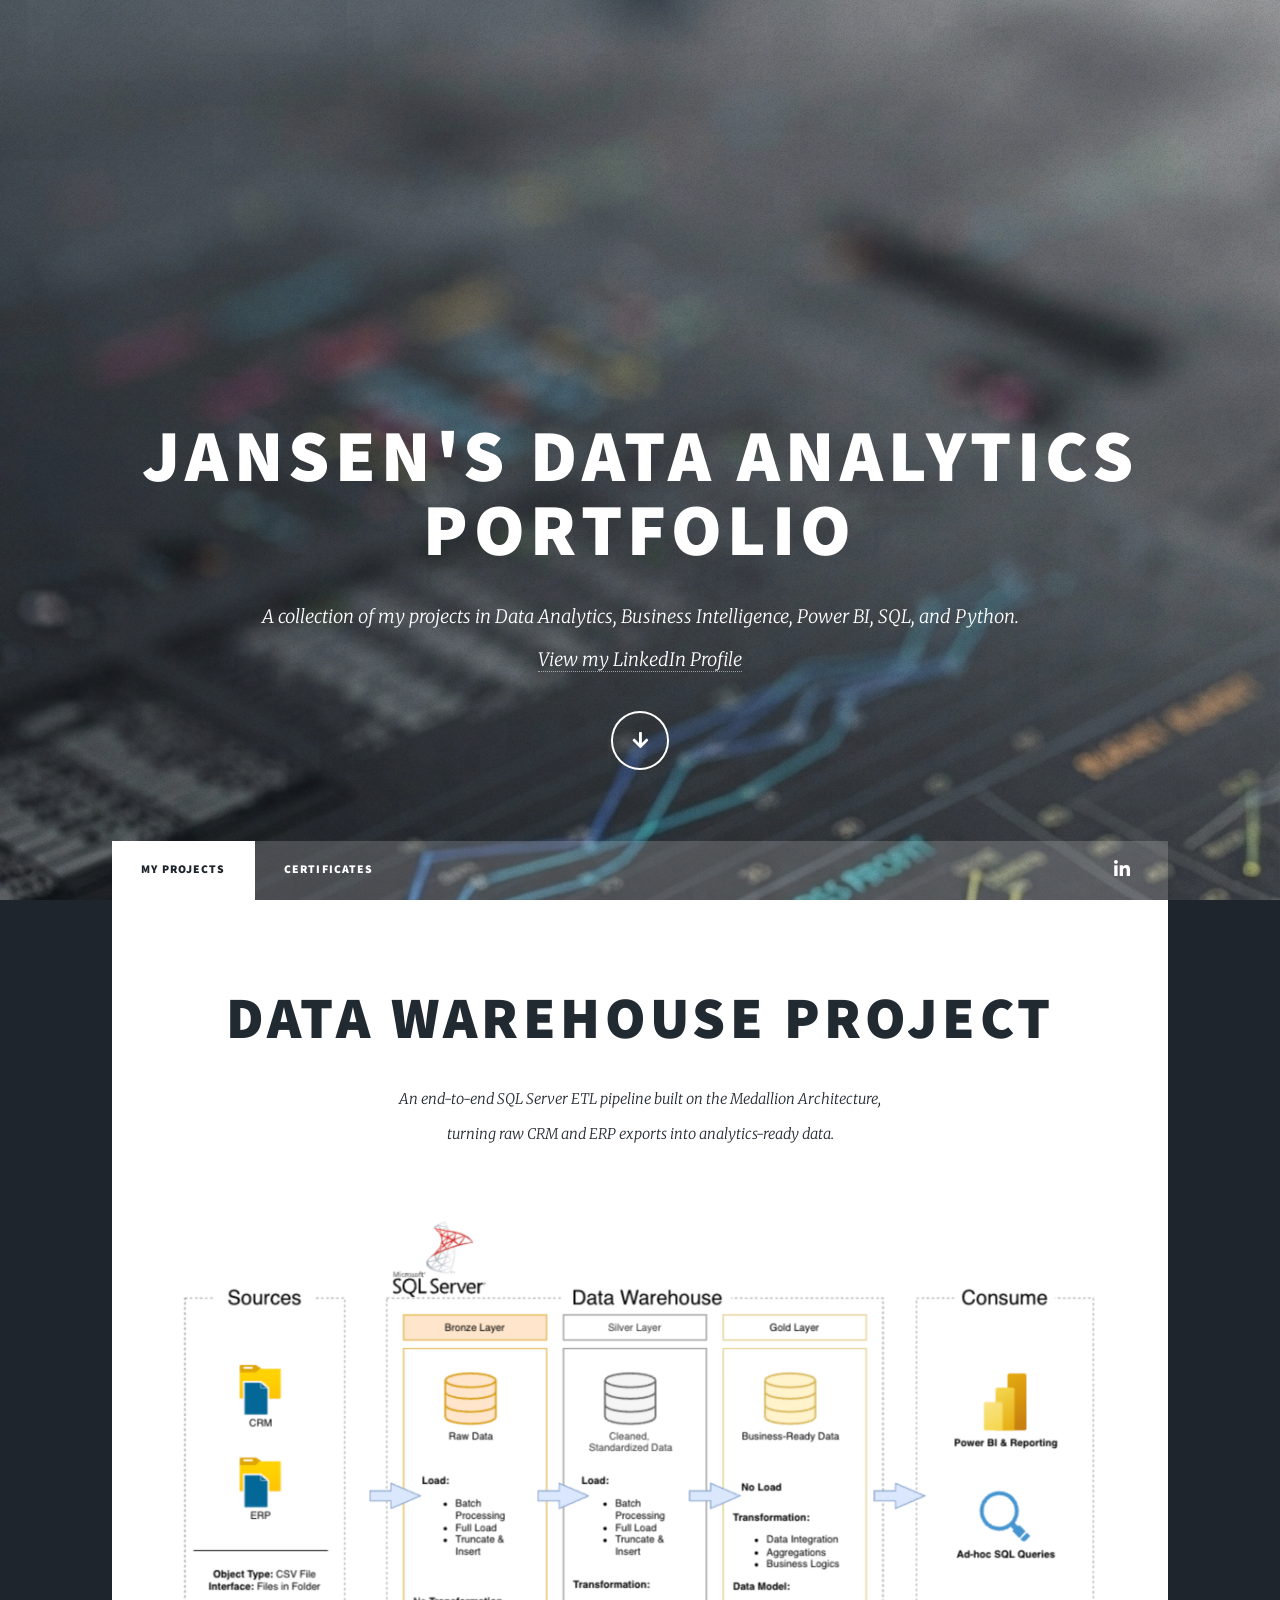
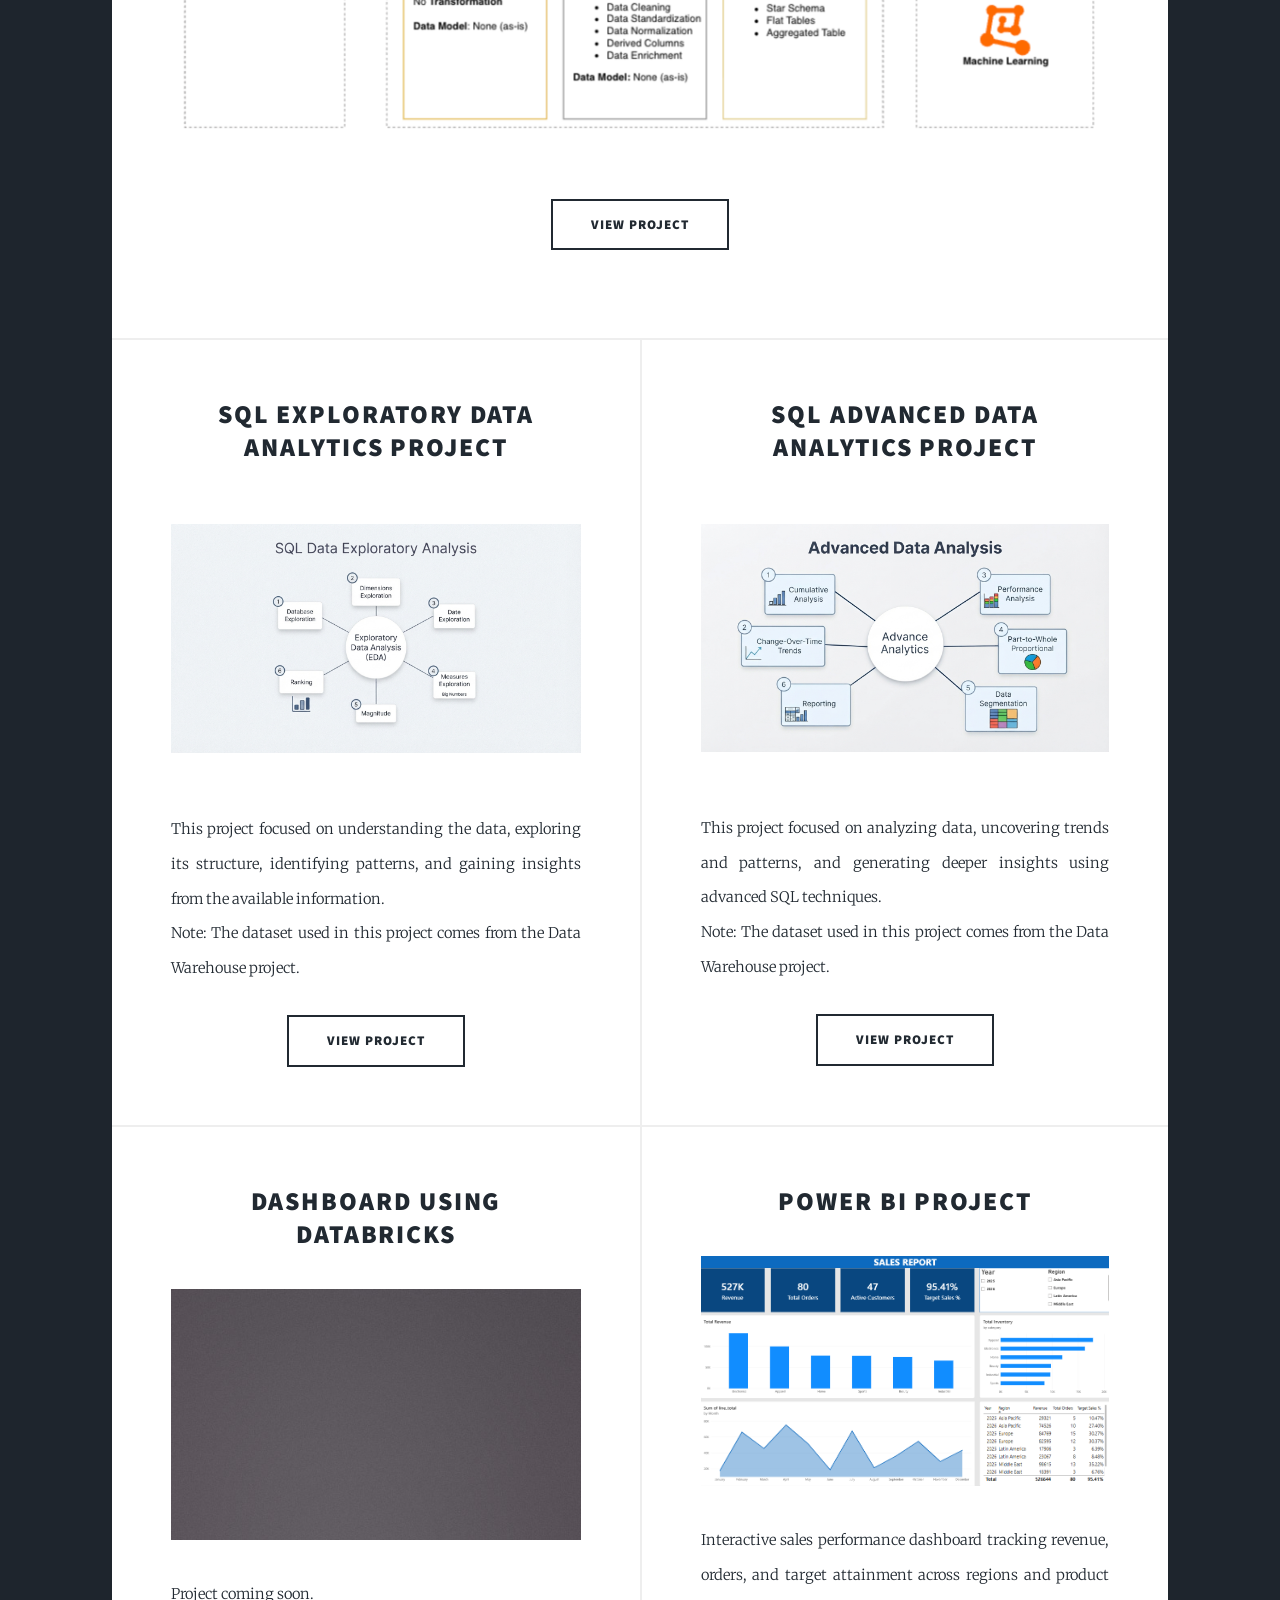
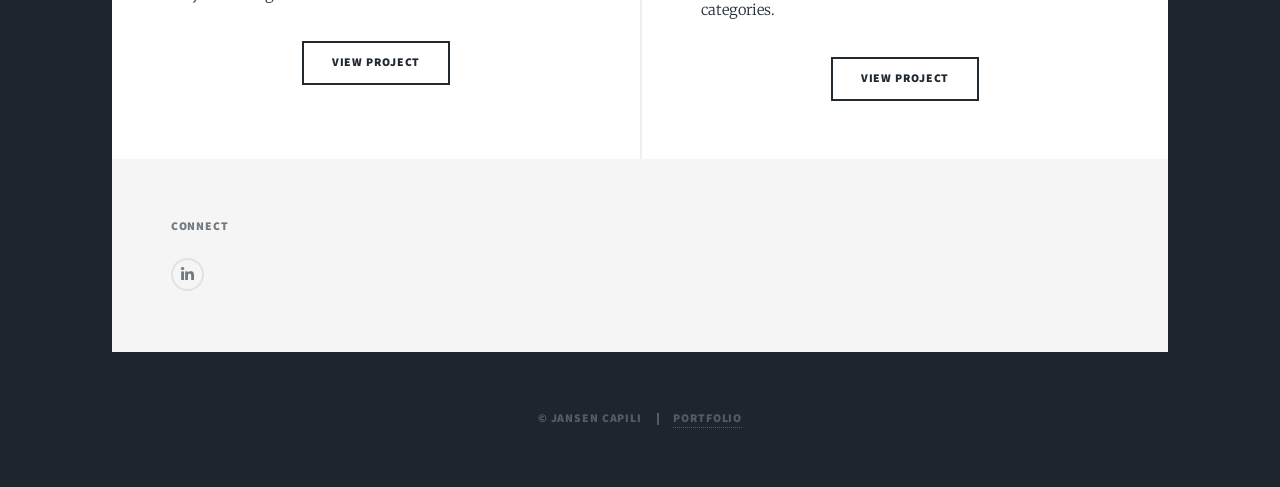
==== commit 0694d590: "Fix HTML formatting and structure" ====
--- a/index.html
+++ b/index.html
@@ -82,6 +82,18 @@
 								</ul>
 							</article>
 
+								<!-- PLACEHOLDER: replace the title, image, description, and both "#" links -->
+								<article>
+									<header>
+										<h2><a href="#">DASHBOARD USING DATABRICKS</a></h2>
+									</header>
+									<a href="#" class="image fit"><img src="images/pic04.jpg" alt="" /></a>
+									<p>Project coming soon.</p>
+									<ul class="actions special">
+										<li><a href="#" class="button">View Project</a></li>
+									</ul>
+								</article>
+
 								<article>
 									<header>
 										<h2><a href="https://github.com/jansencapili/Sales-Report">POWER BI PROJECT</a></h2>
@@ -90,42 +102,6 @@
 									<p>Interactive sales performance dashboard tracking revenue, orders, and target attainment across regions and product categories.</p>
 									<ul class="actions special">
 										<li><a href="https://github.com/jansencapili/Sales-Report" class="button">View Project</a></li>
-									</ul>
-								</article>
-
-								<!-- PLACEHOLDER: replace the title, image, description, and both "#" links -->
-								<article>
-									<header>
-										<h2><a href="#">PYTHON PROJECT</a></h2>
-									</header>
-									<a href="#" class="image fit"><img src="images/pic03.jpg" alt="" /></a>
-									<p>Project coming soon.</p>
-									<ul class="actions special">
-										<li><a href="#" class="button">View Project</a></li>
-									</ul>
-								</article>
-
-								<!-- PLACEHOLDER: replace the title, image, description, and both "#" links -->
-								<article>
-									<header>
-										<h2><a href="#">DATABRICKS PROJECT</a></h2>
-									</header>
-									<a href="#" class="image fit"><img src="images/pic04.jpg" alt="" /></a>
-									<p>Project coming soon.</p>
-									<ul class="actions special">
-										<li><a href="#" class="button">View Project</a></li>
-									</ul>
-								</article>
-
-																<!-- PLACEHOLDER: replace the title, image, description, and both "#" links -->
-								<article>
-									<header>
-										<h2><a href="#">DATABRICKS PROJECT</a></h2>
-									</header>
-									<a href="#" class="image fit"><img src="images/pic04.jpg" alt="" /></a>
-									<p>Project coming soon.</p>
-									<ul class="actions special">
-										<li><a href="#" class="button">View Project</a></li>
 									</ul>
 								</article>
 
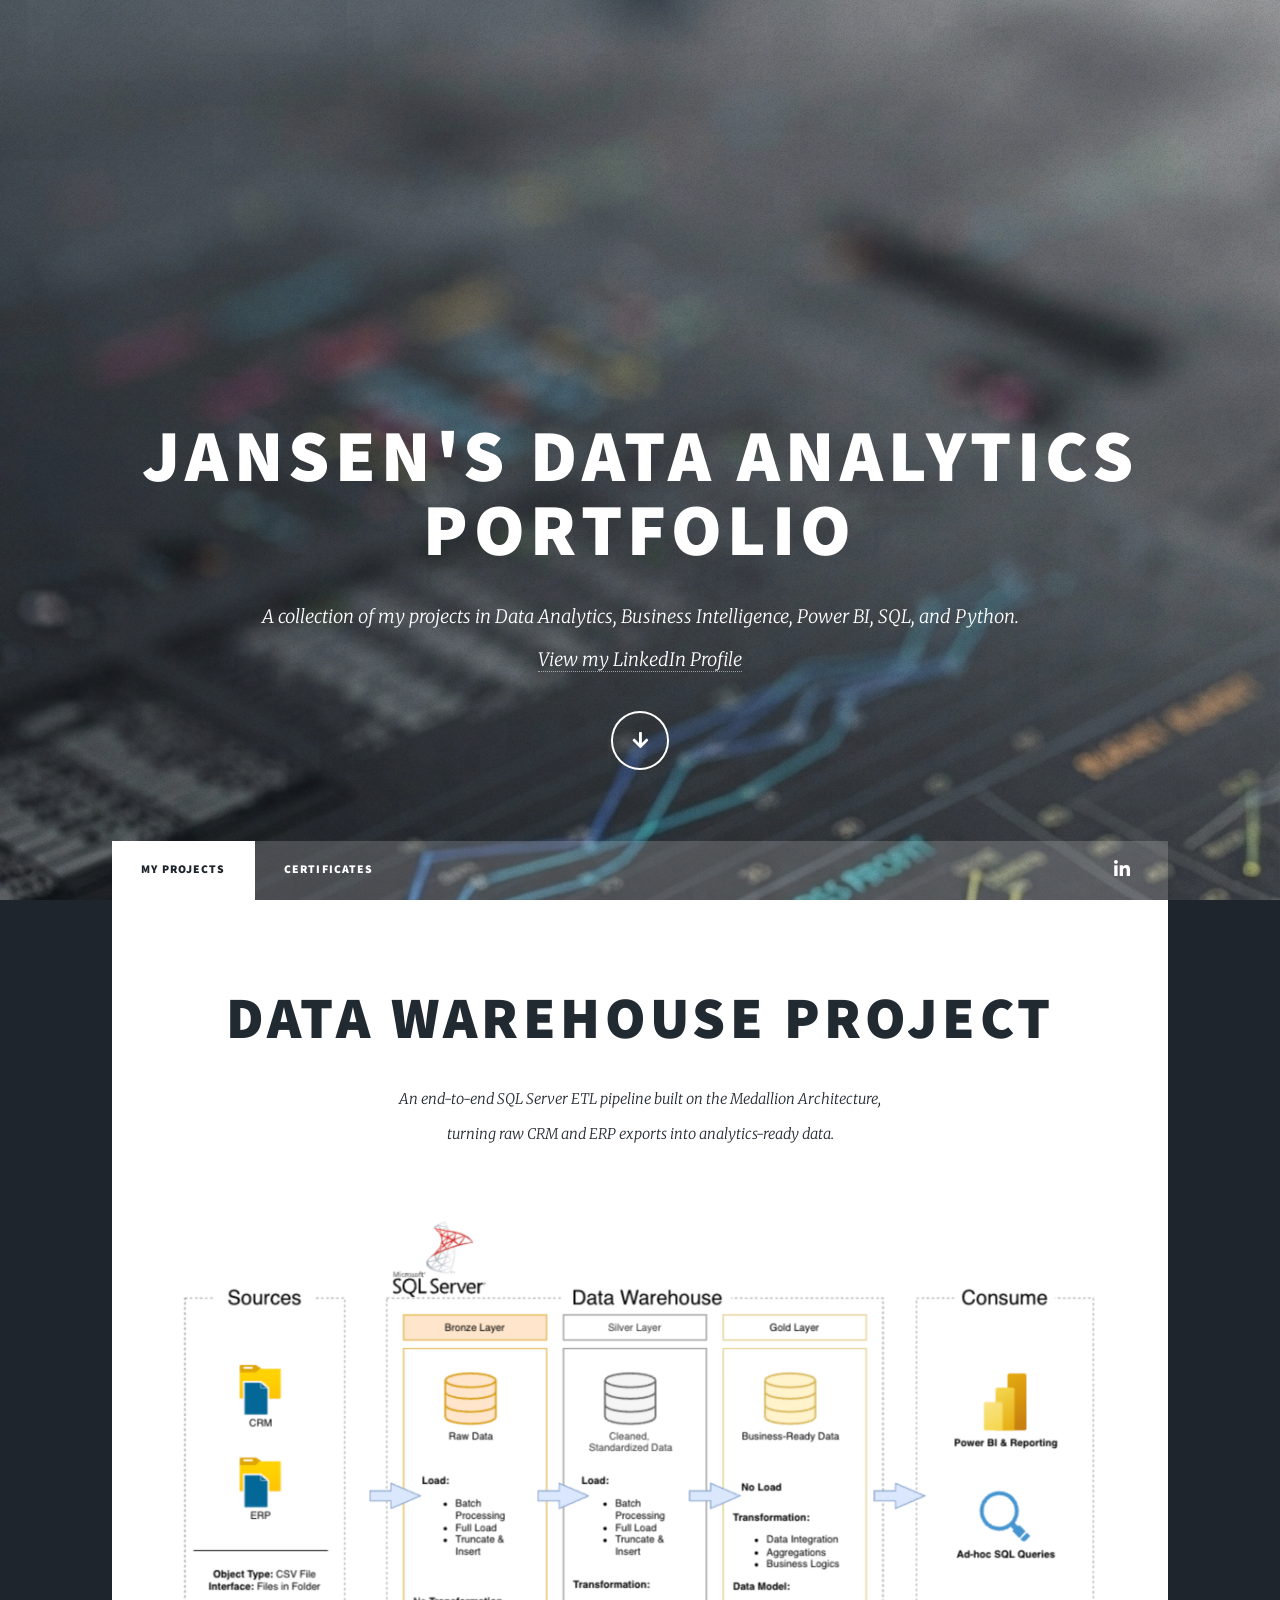
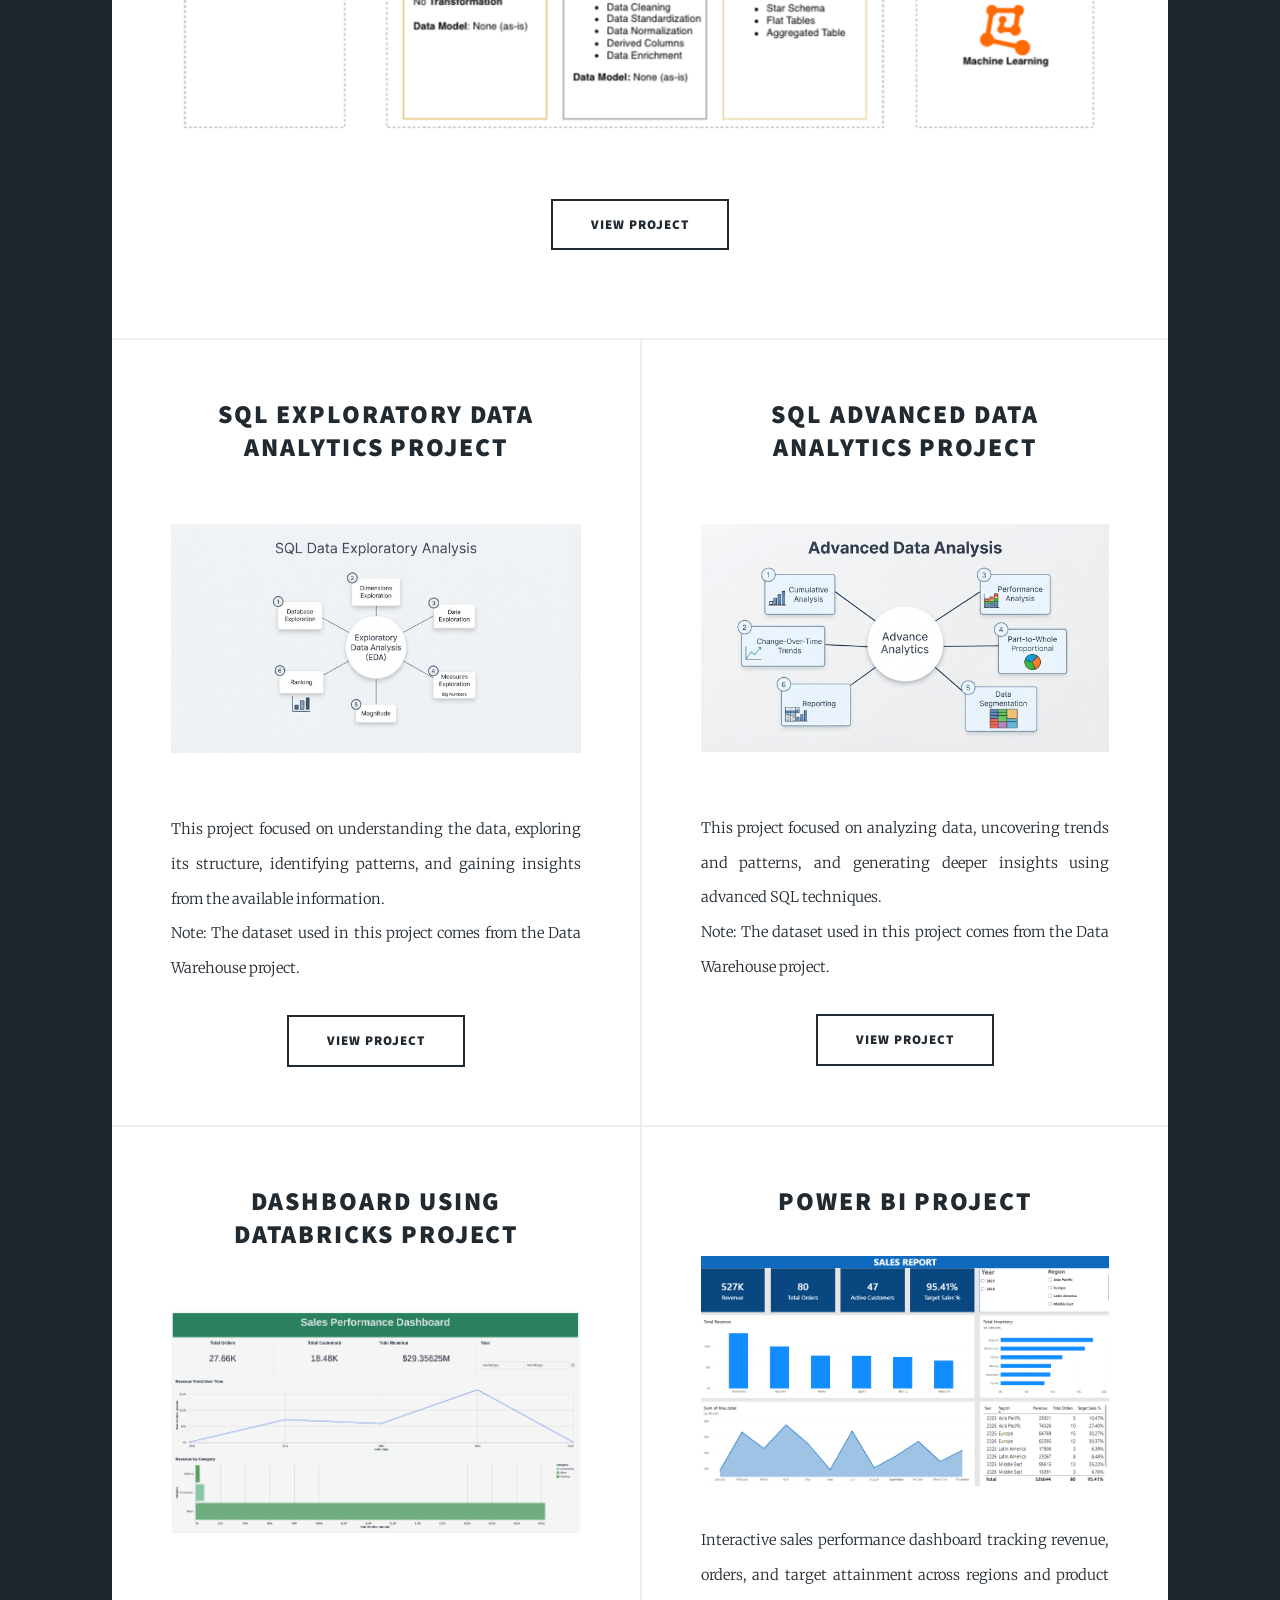
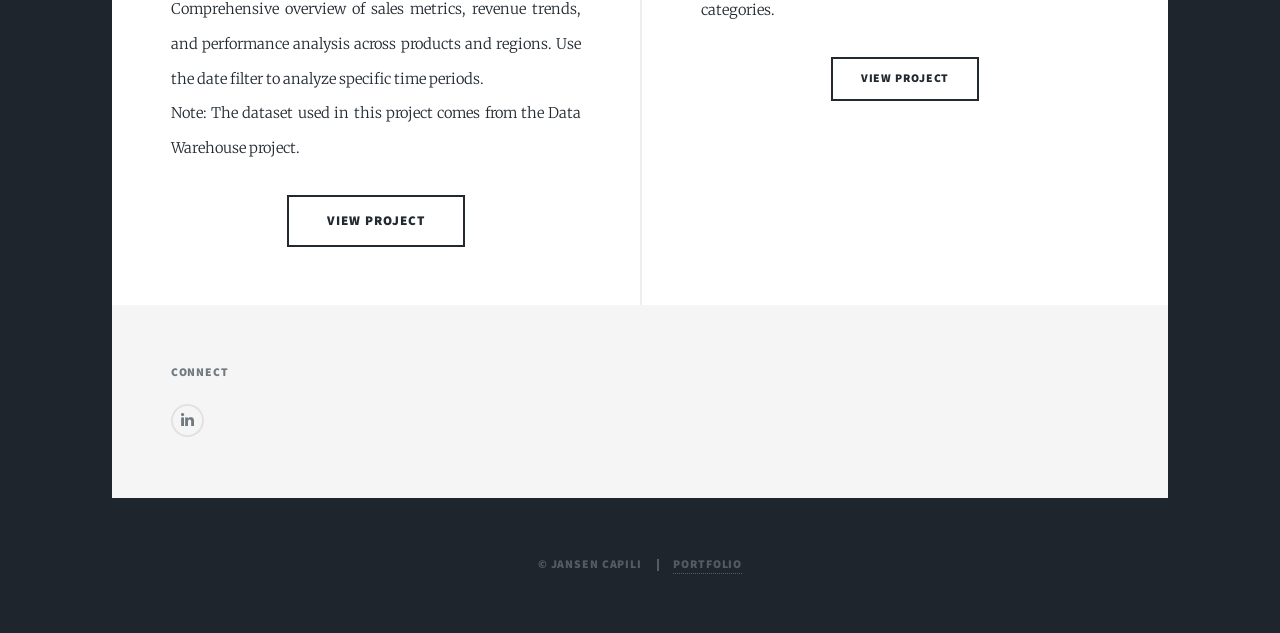
==== commit c2c5bcbe: "Revise project details and links in index.html Updated project links and descriptions for clarity an" ====
--- a/index.html
+++ b/index.html
@@ -78,21 +78,22 @@
 								<p>This project focused on analyzing data, uncovering trends and patterns, and generating deeper insights using advanced SQL techniques.<br />
 								Note: The dataset used in this project comes from the Data Warehouse project.</p>
 								<ul class="actions special">
-									<li><a href=https://github.com/jansencapili/SQL_Advanced_Data_Analytics_Project" class="button large">View Project</a></li>
+									<li><a href="https://github.com/jansencapili/SQL_Advanced_Data_Analytics_Project" class="button large">View Project</a></li>
 								</ul>
 							</article>
 
 								<!-- PLACEHOLDER: replace the title, image, description, and both "#" links -->
 								<article>
 									<header>
-										<h2><a href="#">DASHBOARD USING DATABRICKS</a></h2>
+										<h2><a href="#">DASHBOARD USING DATABRICKS PROJECT</a></h2>
 									</header>
-									<a href="#" class="image fit"><img src="images/pic04.jpg" alt="" /></a>
-									<p>Project coming soon.</p>
-									<ul class="actions special">
-										<li><a href="#" class="button">View Project</a></li>
-									</ul>
-								</article>
+								<a href="https://github.com/jansencapili/Sales_Dashboard_Using_DataBricks" class="image main"><img src="images/DataBricks_dashboard.png" alt="Advanced Data Analytics" /></a>
+								<p>Comprehensive overview of sales metrics, revenue trends, and performance analysis across products and regions. Use the date filter to analyze specific time periods.<br />
+								Note: The dataset used in this project comes from the Data Warehouse project.</p>
+								<ul class="actions special">
+									<li><a href="https://github.com/jansencapili/Sales_Dashboard_Using_DataBricks" class="button large">View Project</a></li>
+								</ul>
+							</article>
 
 								<article>
 									<header>
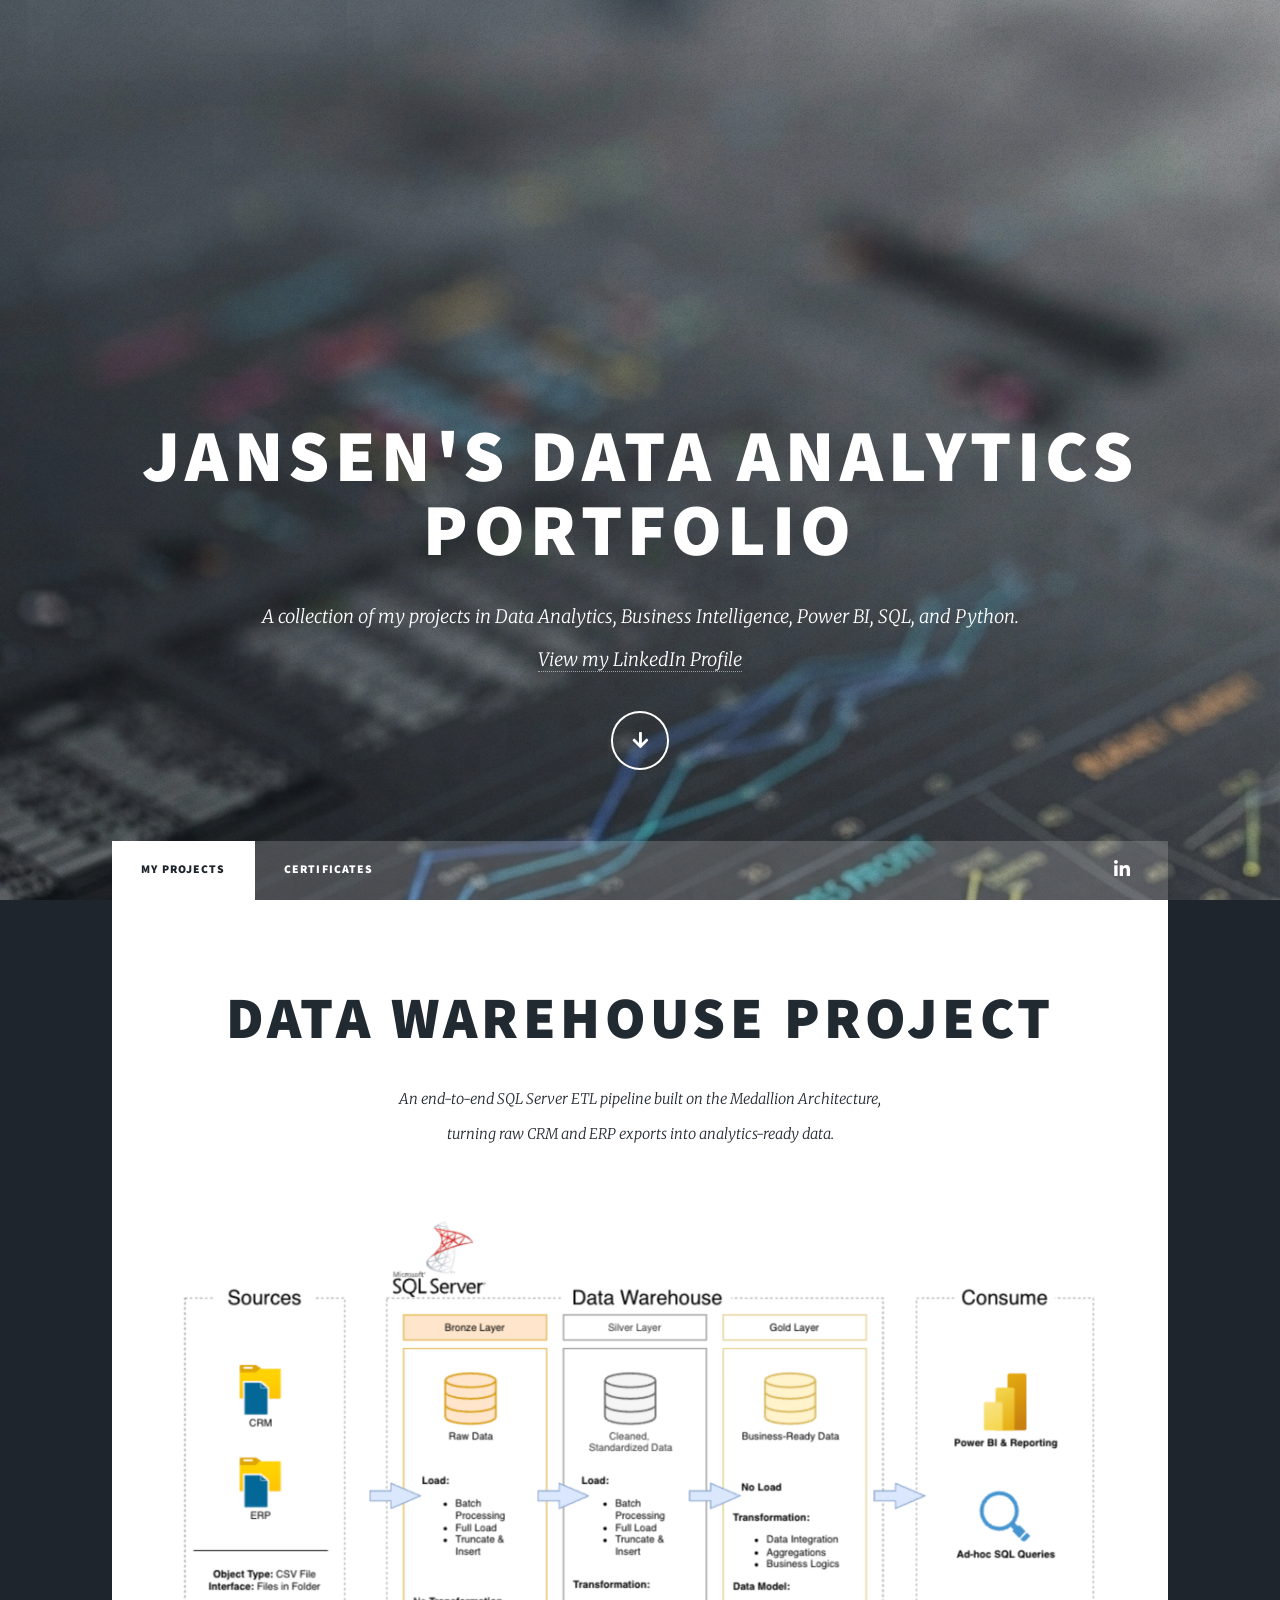
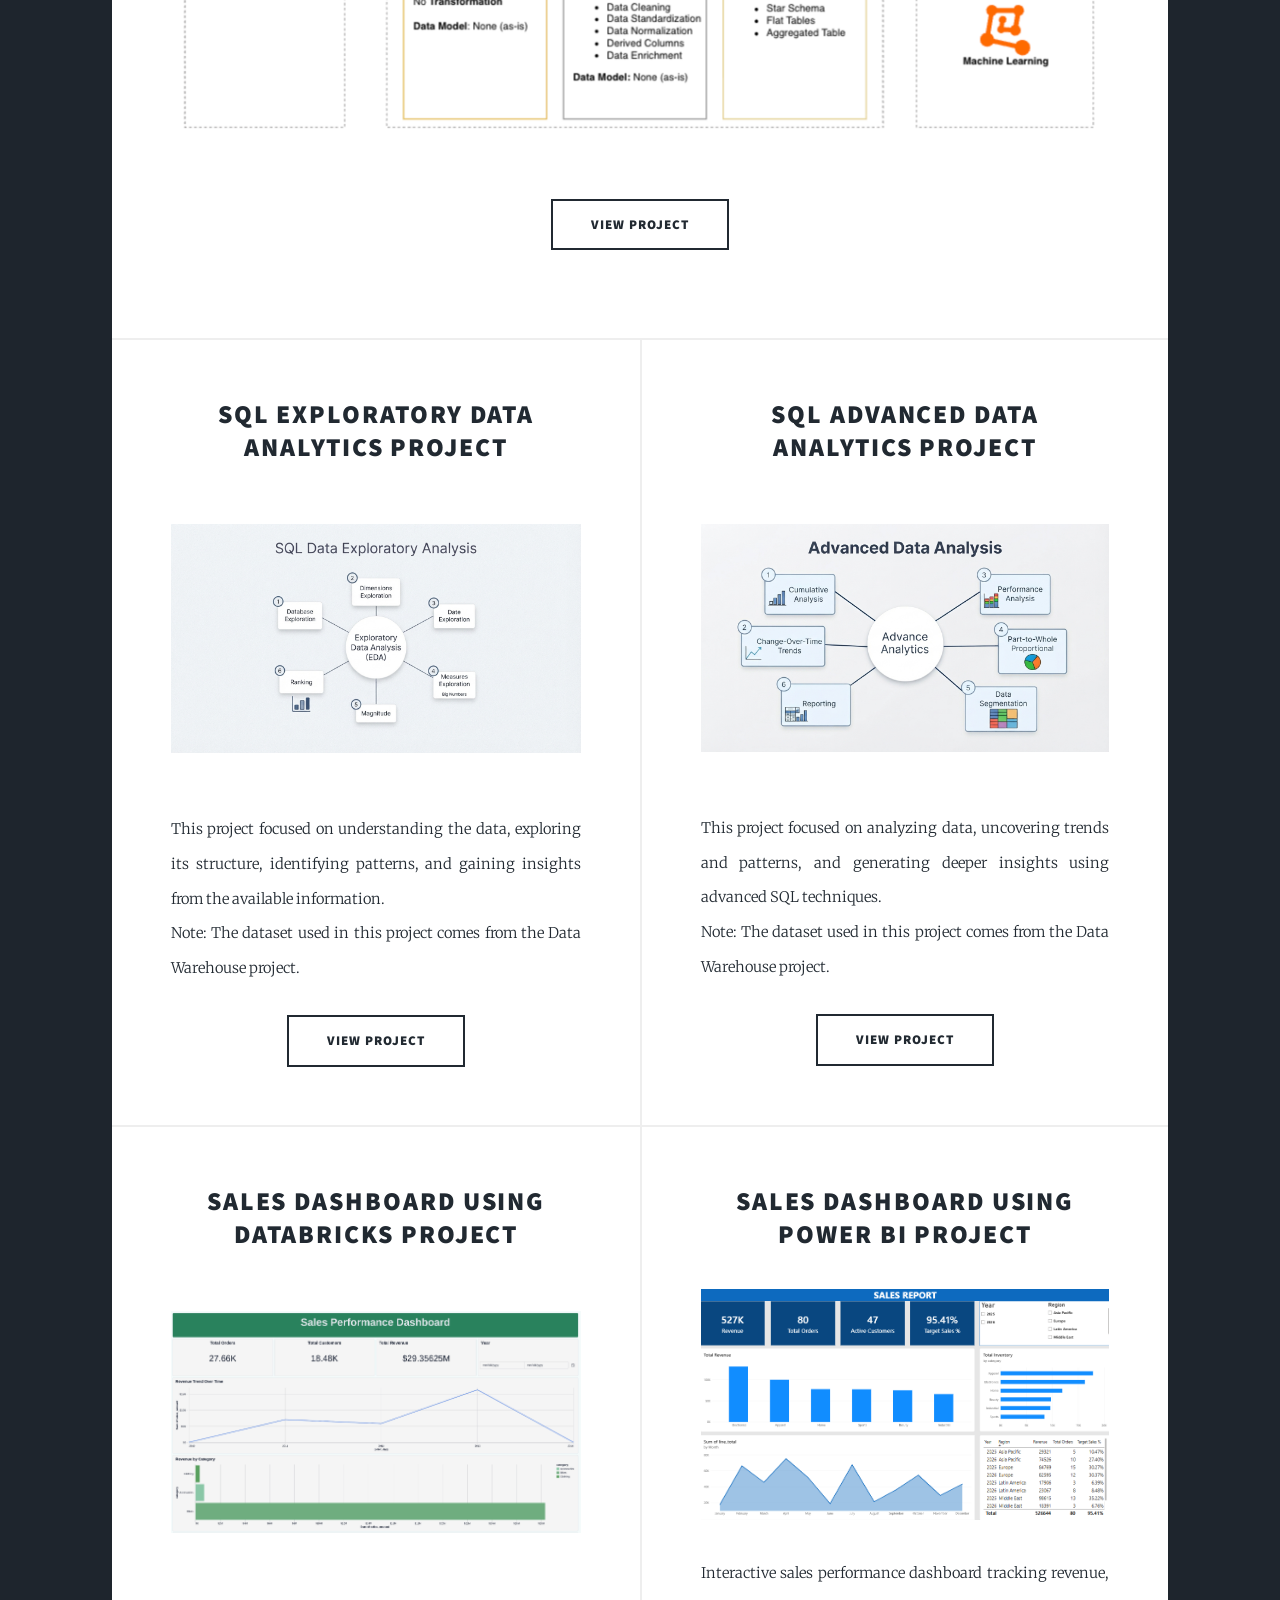
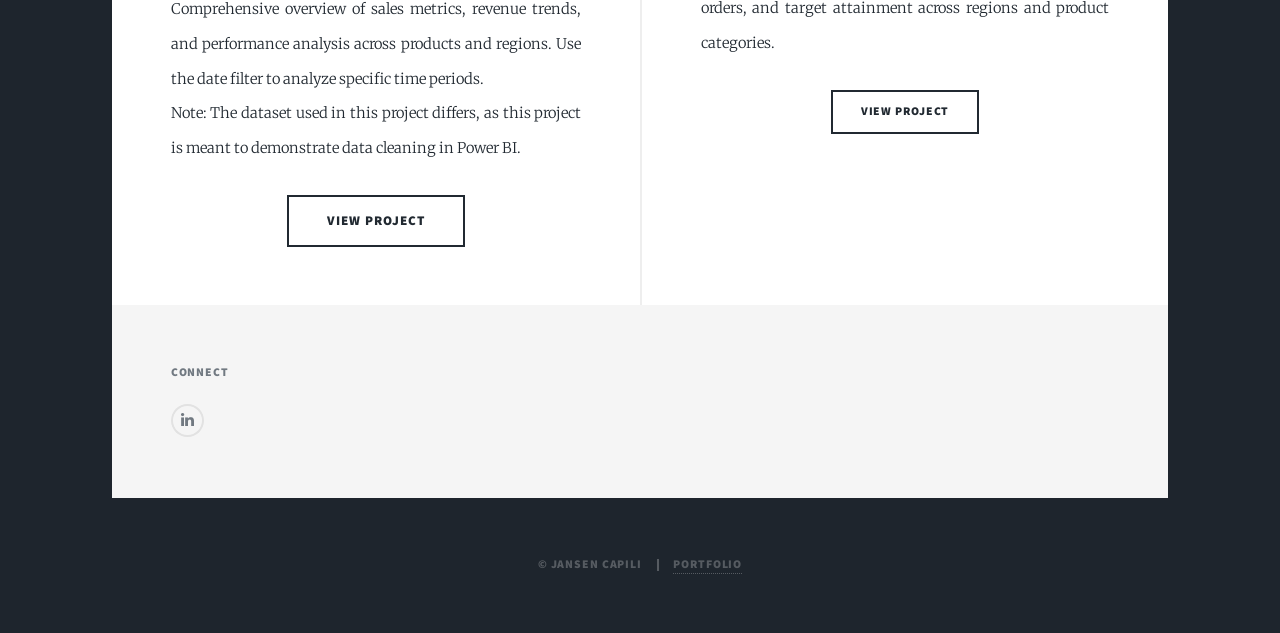
==== commit 78c20778: "Fix HTML formatting and structure" ====
--- a/index.html
+++ b/index.html
@@ -85,11 +85,11 @@
 								<!-- PLACEHOLDER: replace the title, image, description, and both "#" links -->
 								<article>
 									<header>
-										<h2><a href="#">DASHBOARD USING DATABRICKS PROJECT</a></h2>
+										<h2><a href="#">SALES DASHBOARD USING DATABRICKS PROJECT</a></h2>
 									</header>
 								<a href="https://github.com/jansencapili/Sales_Dashboard_Using_DataBricks" class="image main"><img src="images/DataBricks_dashboard.png" alt="Advanced Data Analytics" /></a>
 								<p>Comprehensive overview of sales metrics, revenue trends, and performance analysis across products and regions. Use the date filter to analyze specific time periods.<br />
-								Note: The dataset used in this project comes from the Data Warehouse project.</p>
+								Note: The dataset used in this project differs, as this project is meant to demonstrate data cleaning in Power BI.</p>
 								<ul class="actions special">
 									<li><a href="https://github.com/jansencapili/Sales_Dashboard_Using_DataBricks" class="button large">View Project</a></li>
 								</ul>
@@ -97,7 +97,7 @@
 
 								<article>
 									<header>
-										<h2><a href="https://github.com/jansencapili/Sales-Report">POWER BI PROJECT</a></h2>
+										<h2><a href="https://github.com/jansencapili/Sales-Report">SALES DASHBOARD USING POWER BI PROJECT</a></h2>
 									</header>
 									<a href="https://github.com/jansencapili/Sales-Report" class="image fit"><img src="images/Snapshot_of_the_dashboard.png" alt="Sales Dashboard" /></a>
 									<p>Interactive sales performance dashboard tracking revenue, orders, and target attainment across regions and product categories.</p>
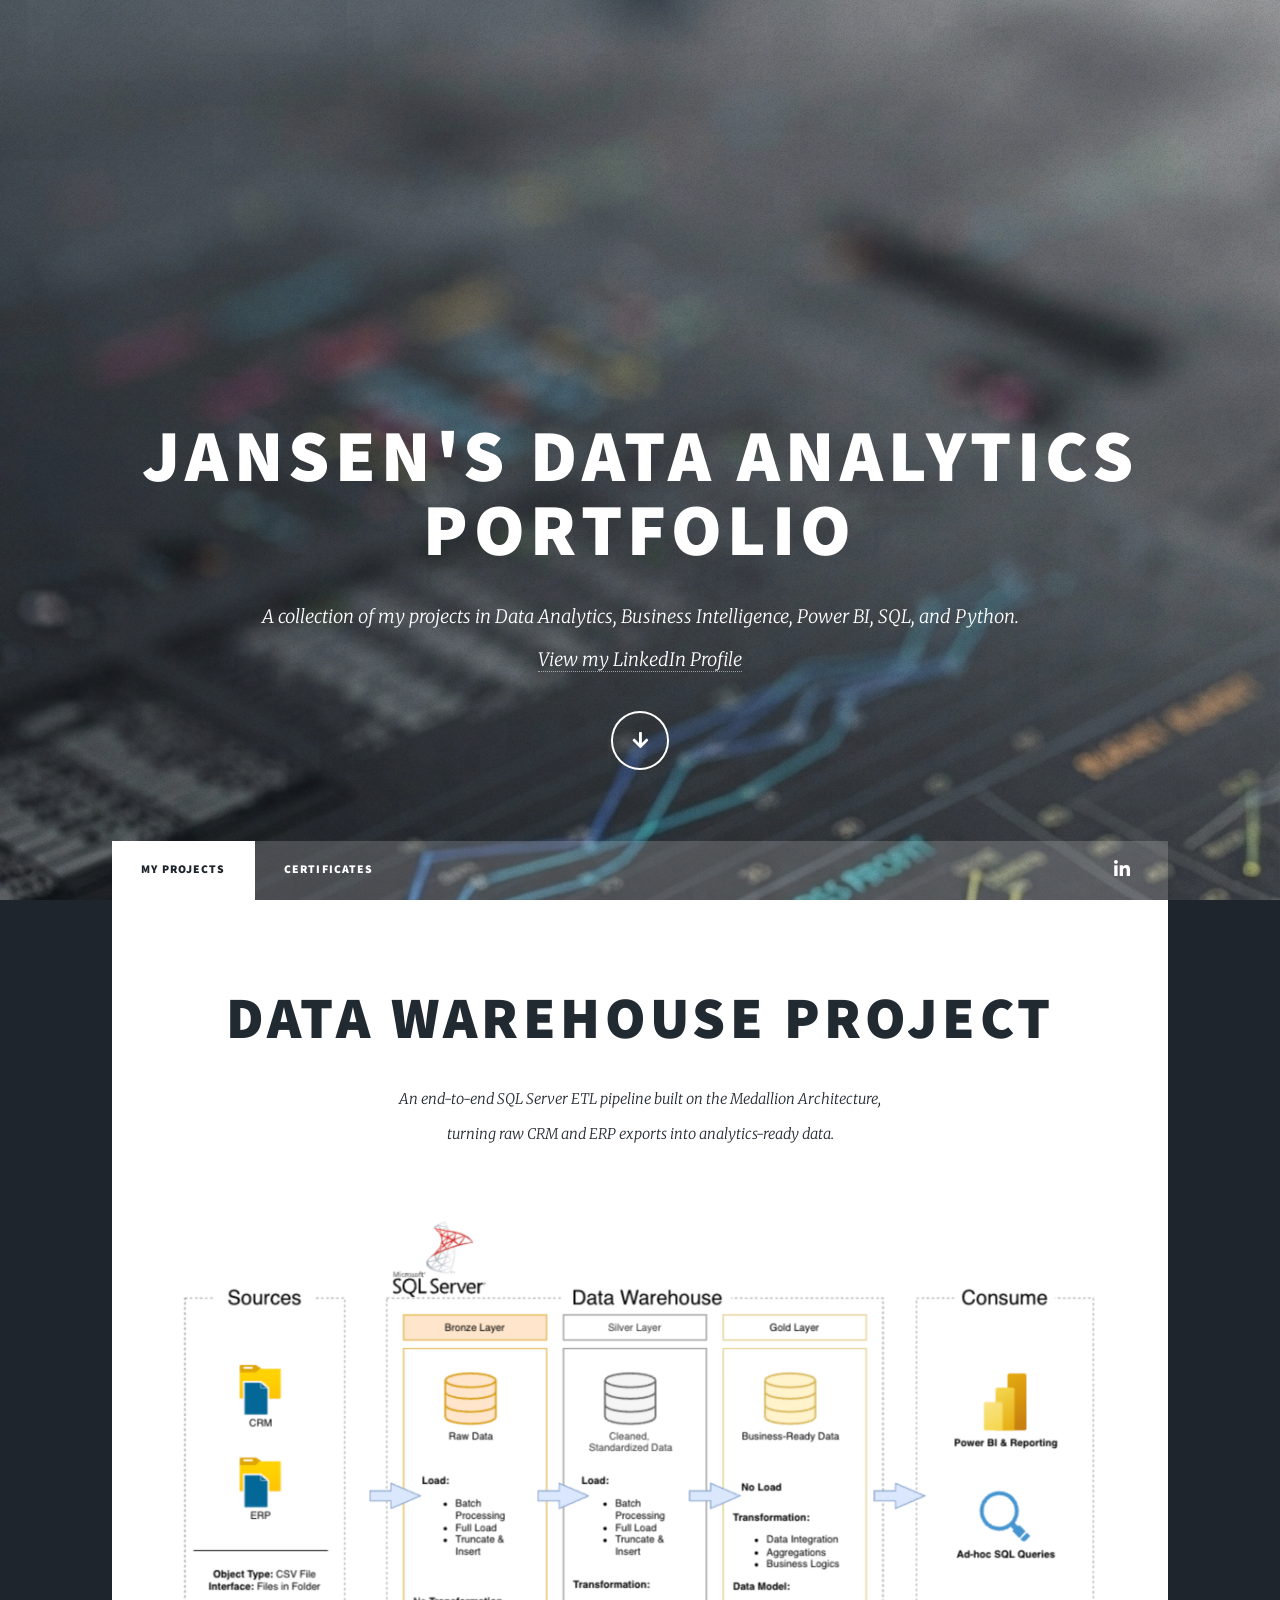
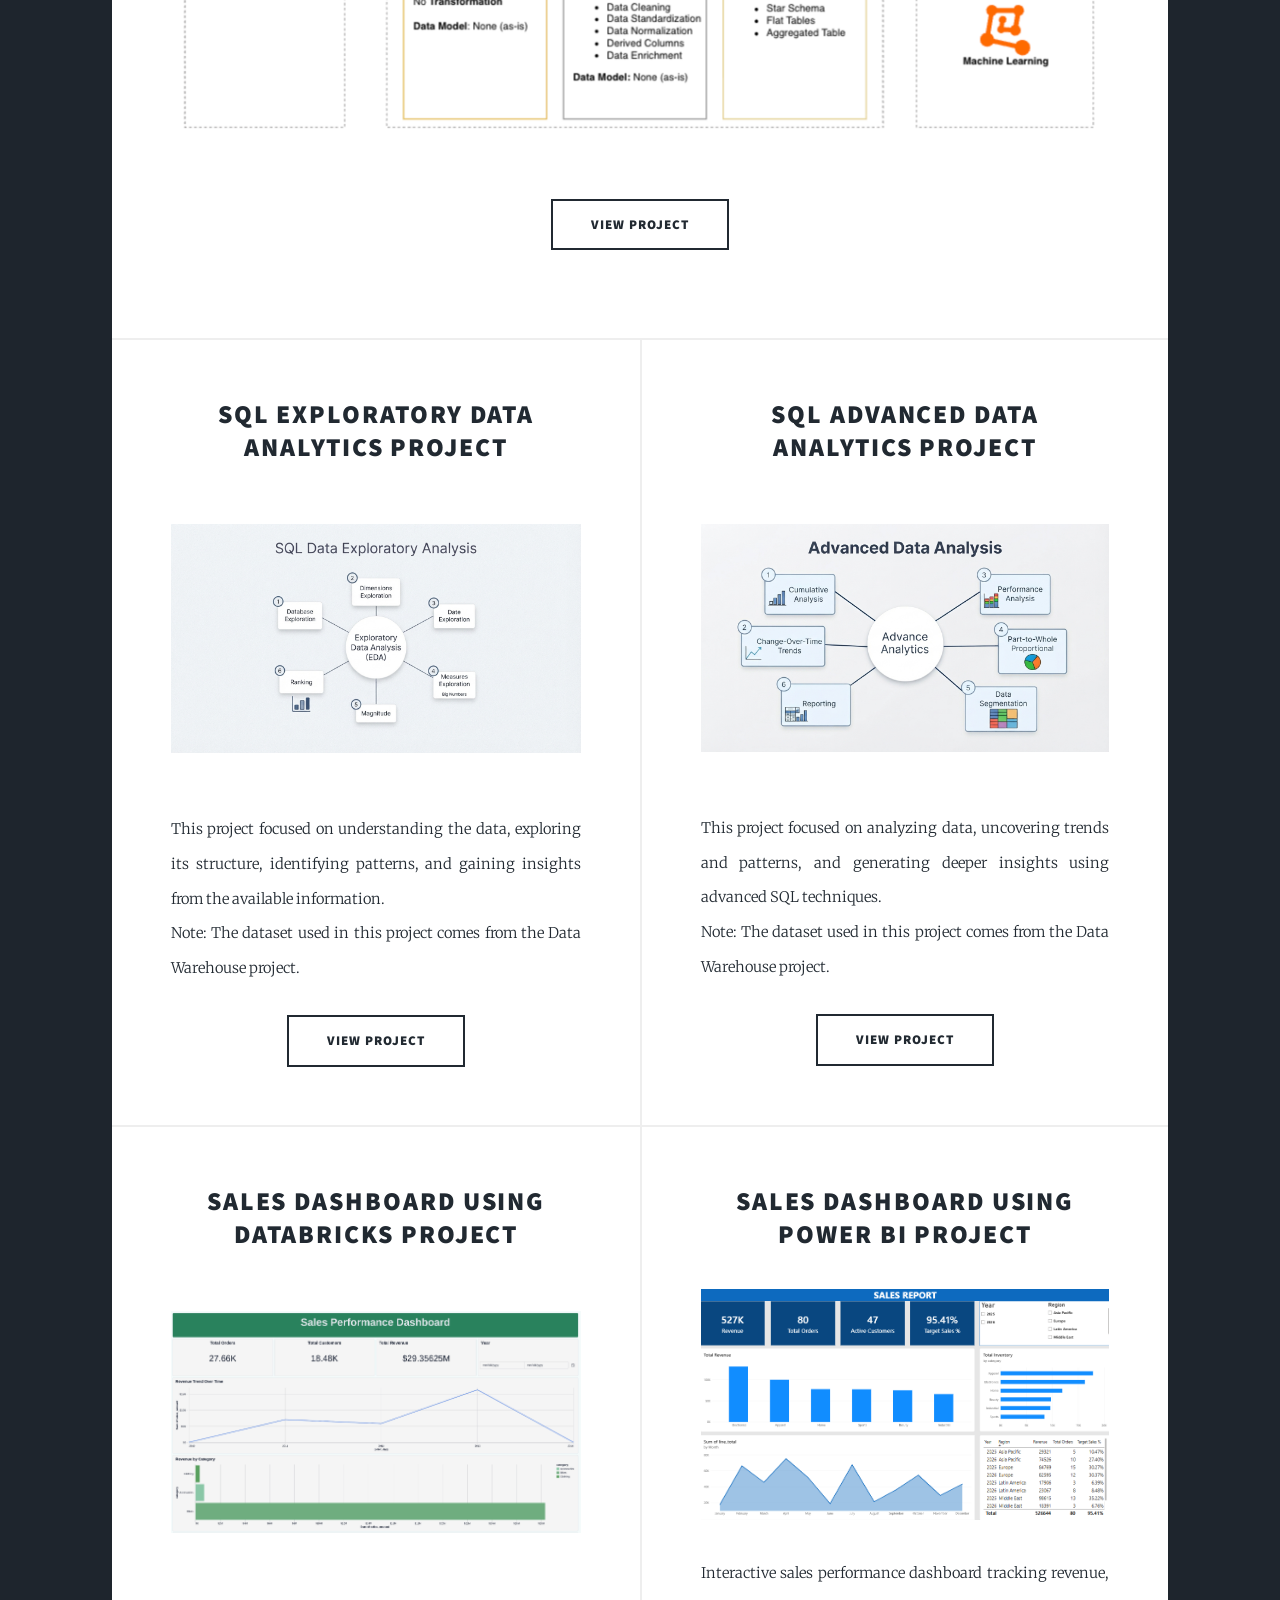
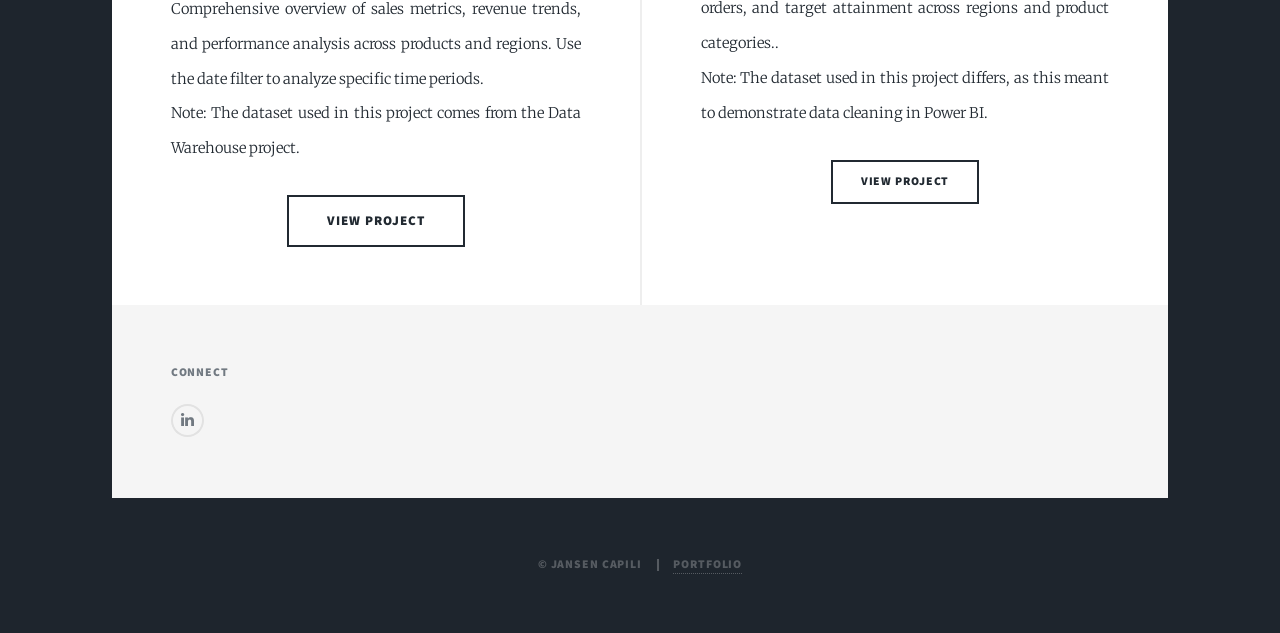
==== commit 515e7a83: "Fix HTML encoding issues in index.html" ====
--- a/index.html
+++ b/index.html
@@ -89,7 +89,7 @@
 									</header>
 								<a href="https://github.com/jansencapili/Sales_Dashboard_Using_DataBricks" class="image main"><img src="images/DataBricks_dashboard.png" alt="Advanced Data Analytics" /></a>
 								<p>Comprehensive overview of sales metrics, revenue trends, and performance analysis across products and regions. Use the date filter to analyze specific time periods.<br />
-								Note: The dataset used in this project differs, as this project is meant to demonstrate data cleaning in Power BI.</p>
+								Note: The dataset used in this project comes from the Data Warehouse project.</p>
 								<ul class="actions special">
 									<li><a href="https://github.com/jansencapili/Sales_Dashboard_Using_DataBricks" class="button large">View Project</a></li>
 								</ul>
@@ -99,8 +99,9 @@
 									<header>
 										<h2><a href="https://github.com/jansencapili/Sales-Report">SALES DASHBOARD USING POWER BI PROJECT</a></h2>
 									</header>
-									<a href="https://github.com/jansencapili/Sales-Report" class="image fit"><img src="images/Snapshot_of_the_dashboard.png" alt="Sales Dashboard" /></a>
-									<p>Interactive sales performance dashboard tracking revenue, orders, and target attainment across regions and product categories.</p>
+								<a href="https://github.com/jansencapili/Sales-Report" class="image fit"><img src="images/Snapshot_of_the_dashboard.png" alt="Sales Dashboard" /></a>
+								<p>Interactive sales performance dashboard tracking revenue, orders, and target attainment across regions and product categories..<br />
+								Note: The dataset used in this project differs, as this meant to demonstrate data cleaning in Power BI.</p>
 									<ul class="actions special">
 										<li><a href="https://github.com/jansencapili/Sales-Report" class="button">View Project</a></li>
 									</ul>
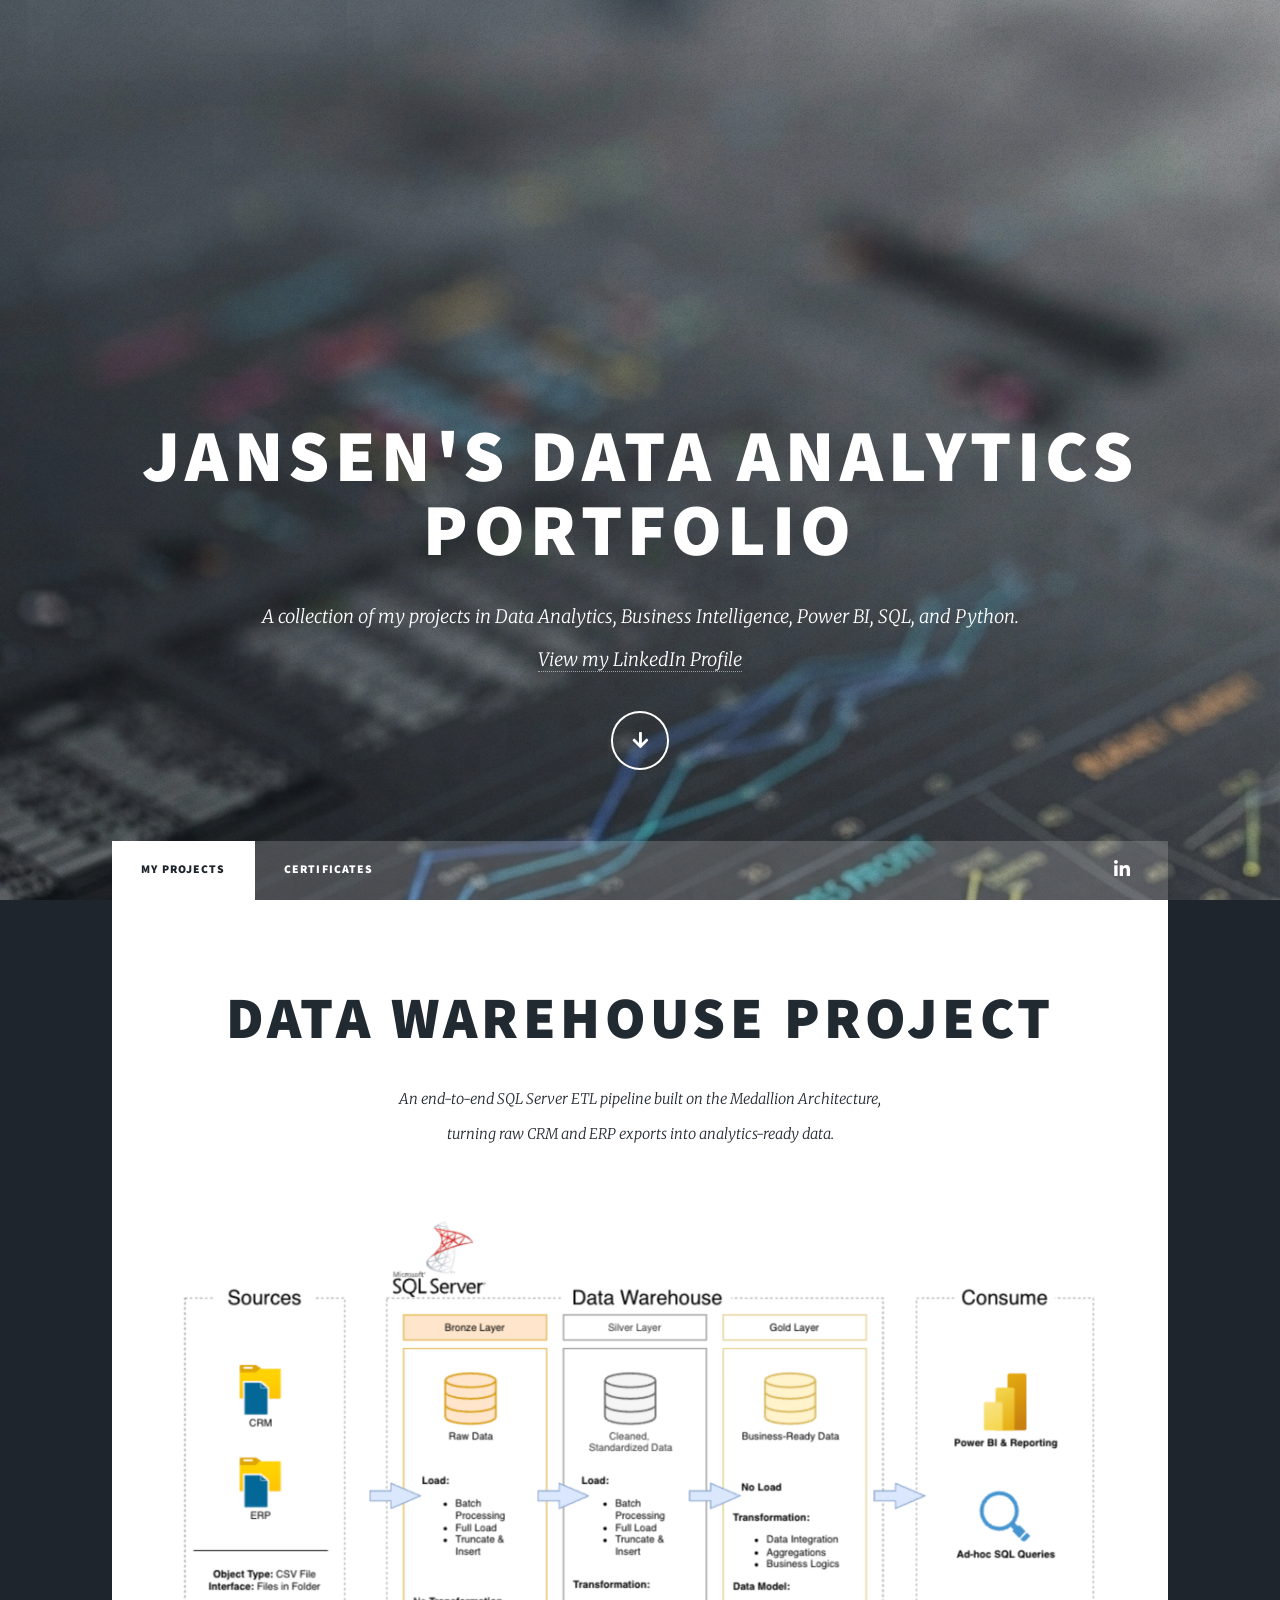
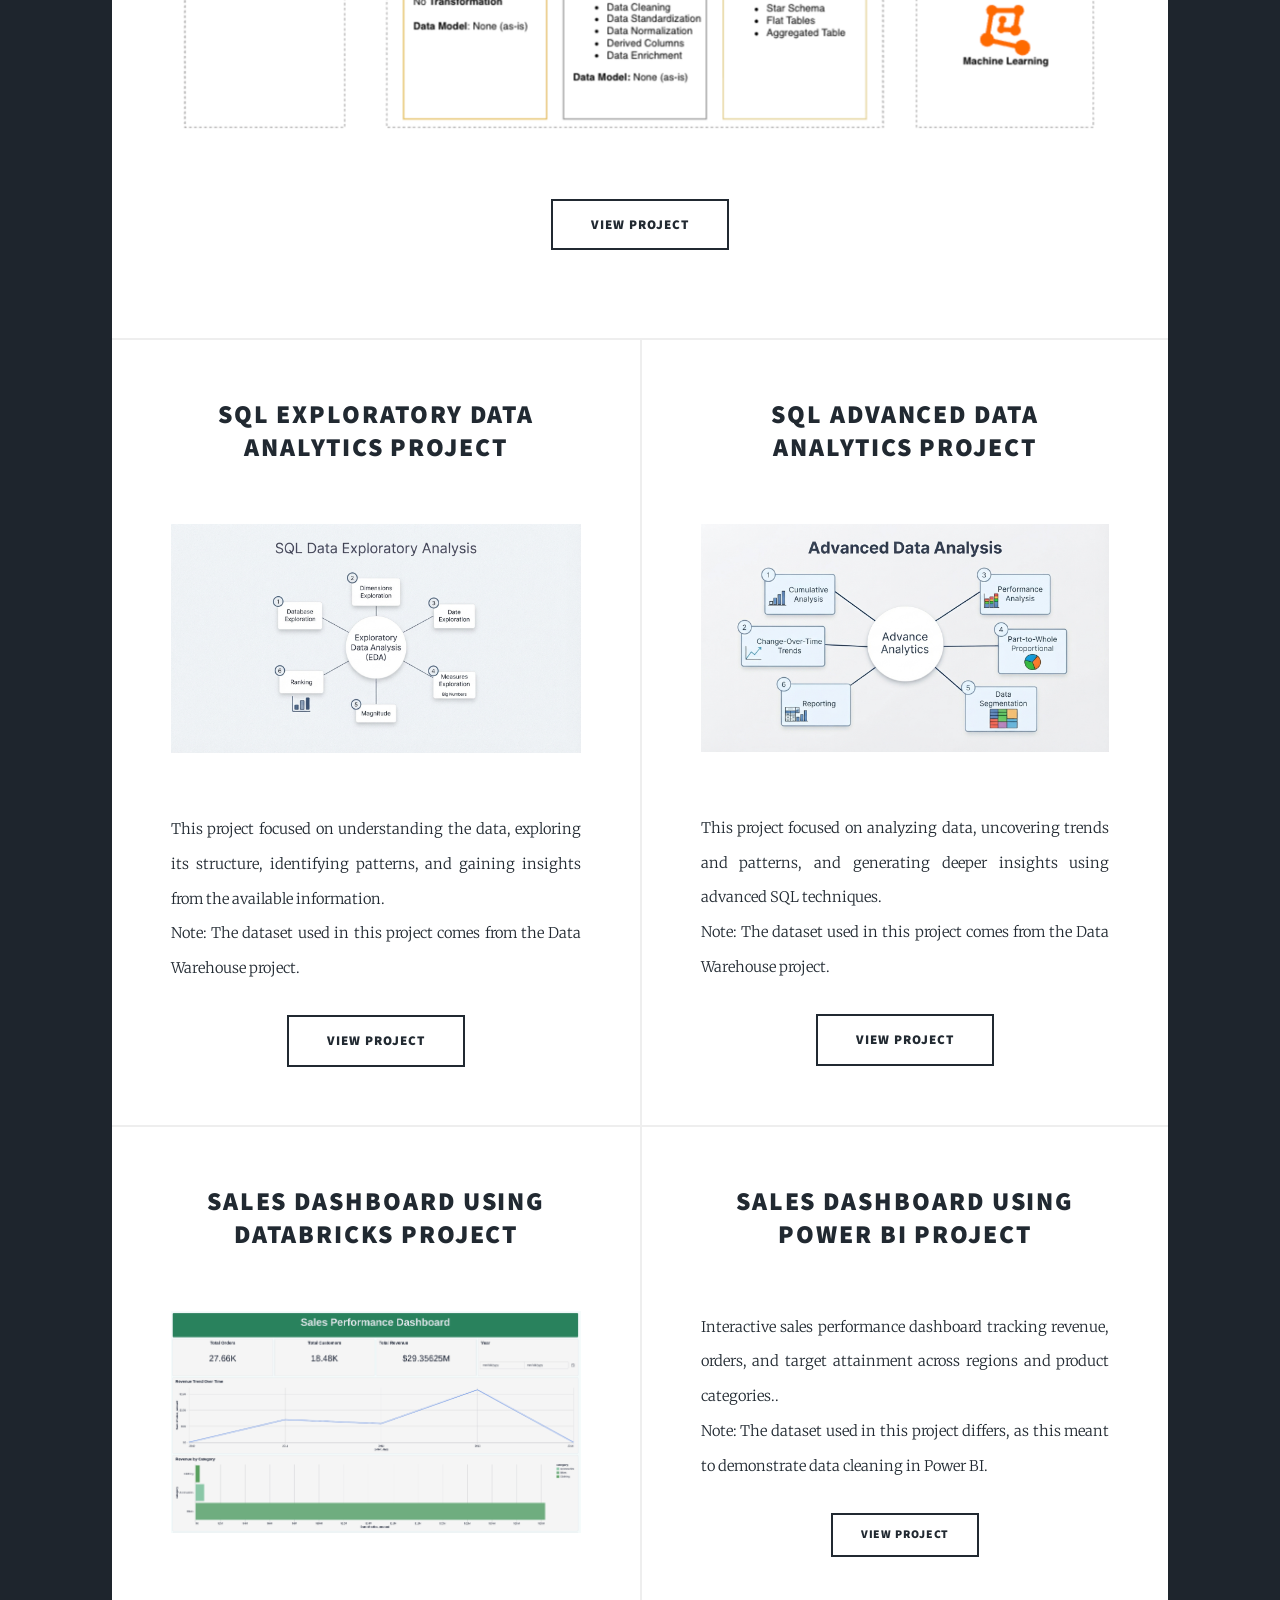
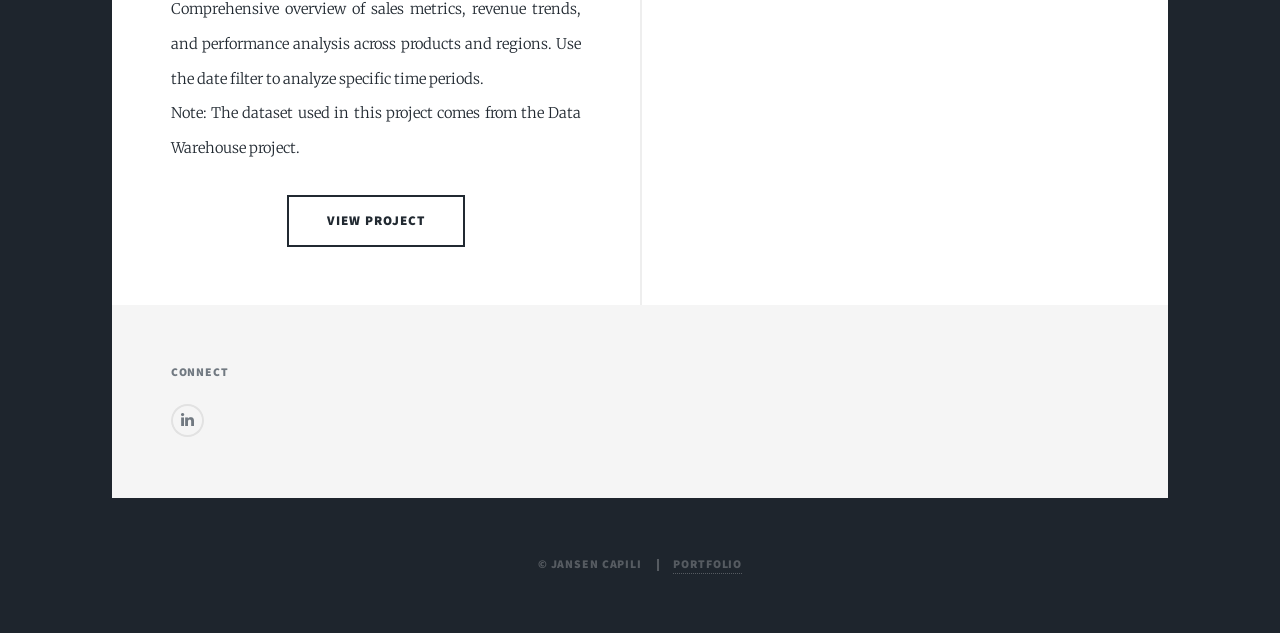
==== commit 412186b6: "Fix HTML encoding issues in index.html" ====
--- a/index.html
+++ b/index.html
@@ -99,7 +99,7 @@
 									<header>
 										<h2><a href="https://github.com/jansencapili/Sales-Report">SALES DASHBOARD USING POWER BI PROJECT</a></h2>
 									</header>
-								<a href="https://github.com/jansencapili/Sales-Report" class="image fit"><img src="images/Snapshot_of_the_dashboard.png" alt="Sales Dashboard" /></a>
+								<a href="https://github.com/jansencapili/Sales-Report" class="image main><img src="images/Snapshot_of_the_dashboard.png" alt="Sales Dashboard" /></a>
 								<p>Interactive sales performance dashboard tracking revenue, orders, and target attainment across regions and product categories..<br />
 								Note: The dataset used in this project differs, as this meant to demonstrate data cleaning in Power BI.</p>
 									<ul class="actions special">
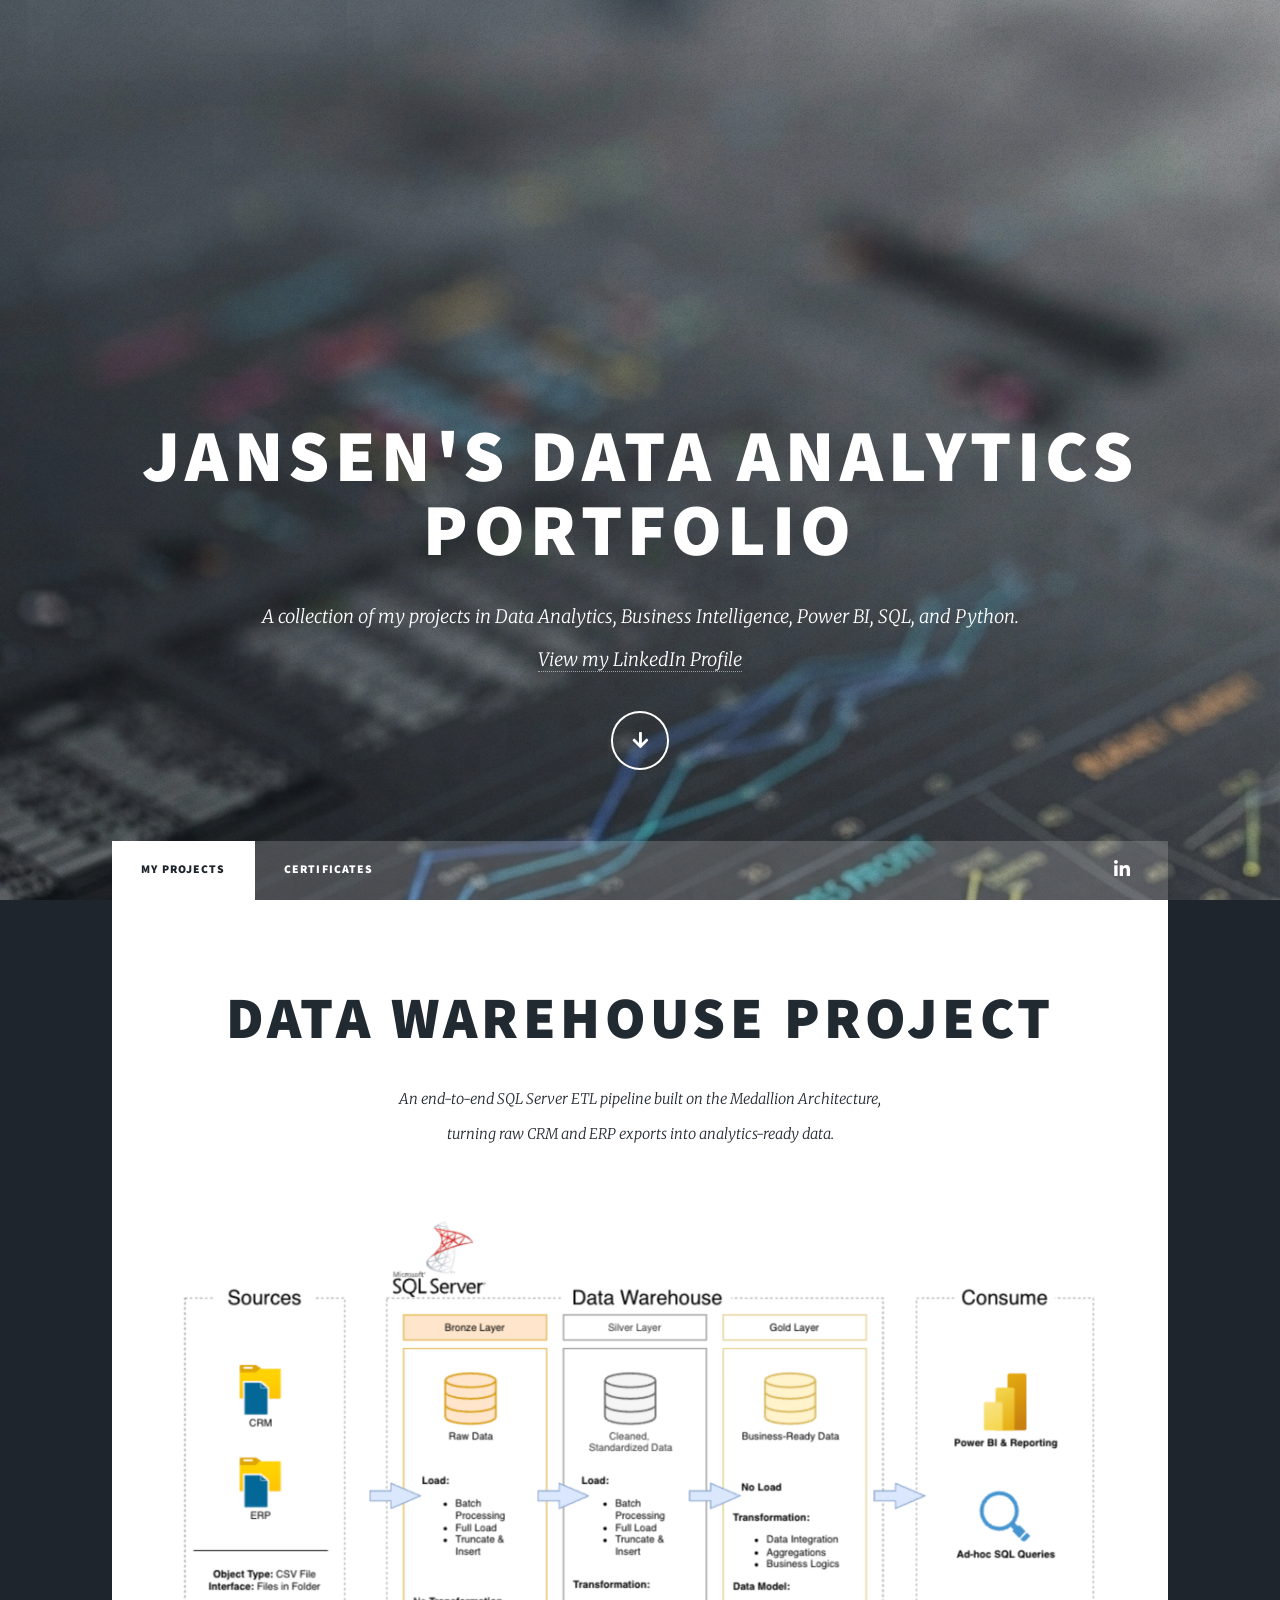
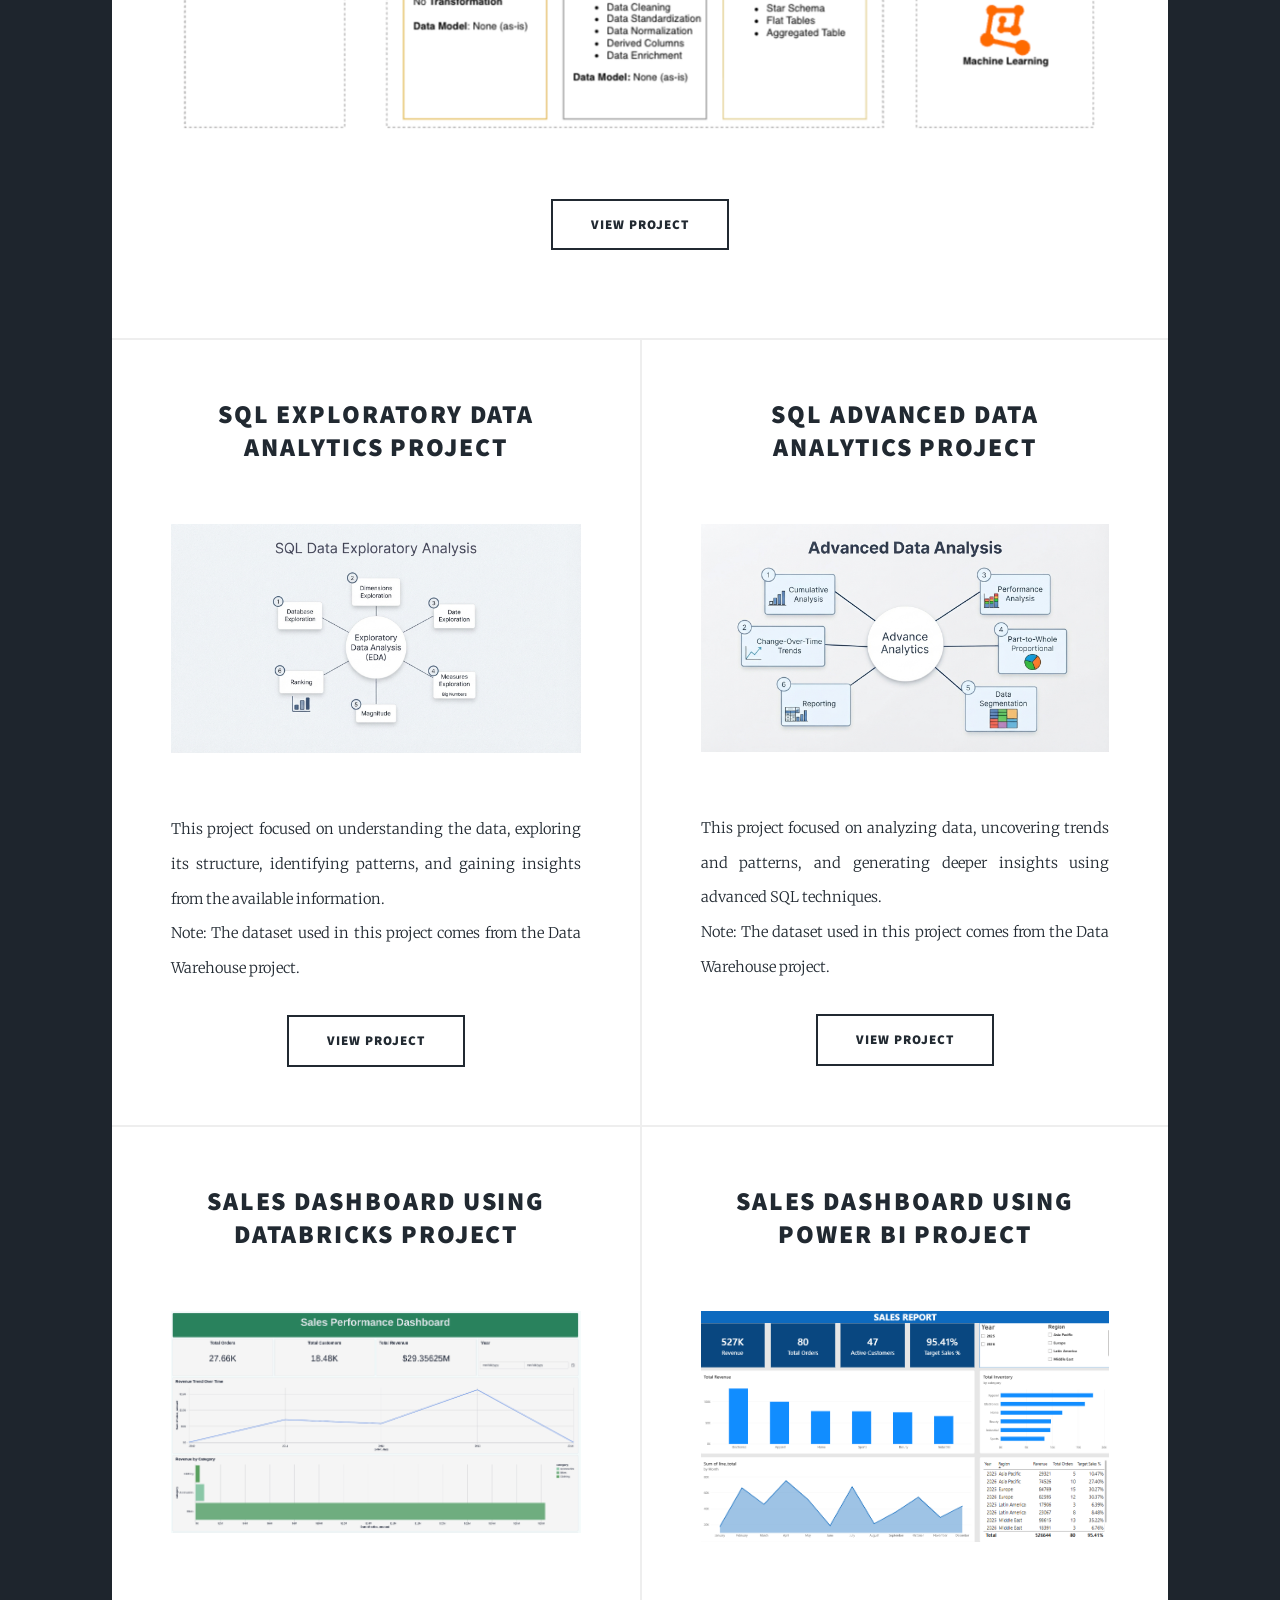
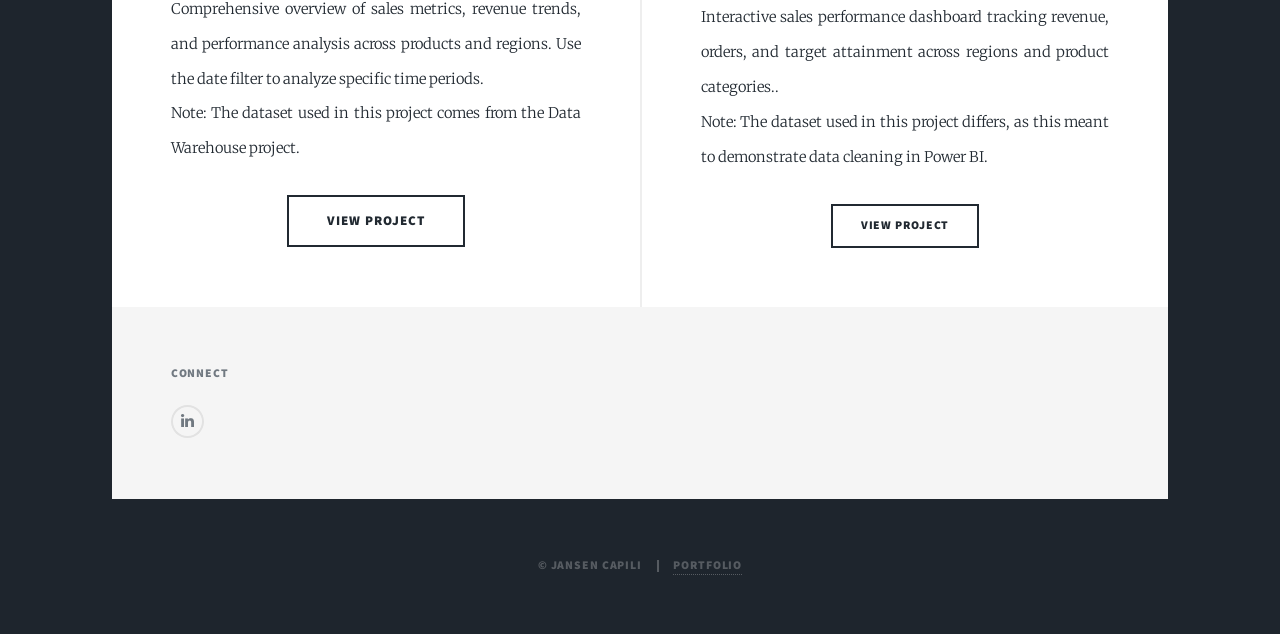
==== commit 39fc8e2c: "Fix HTML encoding issues in index.html" ====
--- a/index.html
+++ b/index.html
@@ -99,7 +99,7 @@
 									<header>
 										<h2><a href="https://github.com/jansencapili/Sales-Report">SALES DASHBOARD USING POWER BI PROJECT</a></h2>
 									</header>
-								<a href="https://github.com/jansencapili/Sales-Report" class="image main><img src="images/Snapshot_of_the_dashboard.png" alt="Sales Dashboard" /></a>
+								<a href="https://github.com/jansencapili/Sales-Report" class="image main"><img src="images/Snapshot_of_the_dashboard.png" alt="Sales Dashboard" /></a>
 								<p>Interactive sales performance dashboard tracking revenue, orders, and target attainment across regions and product categories..<br />
 								Note: The dataset used in this project differs, as this meant to demonstrate data cleaning in Power BI.</p>
 									<ul class="actions special">
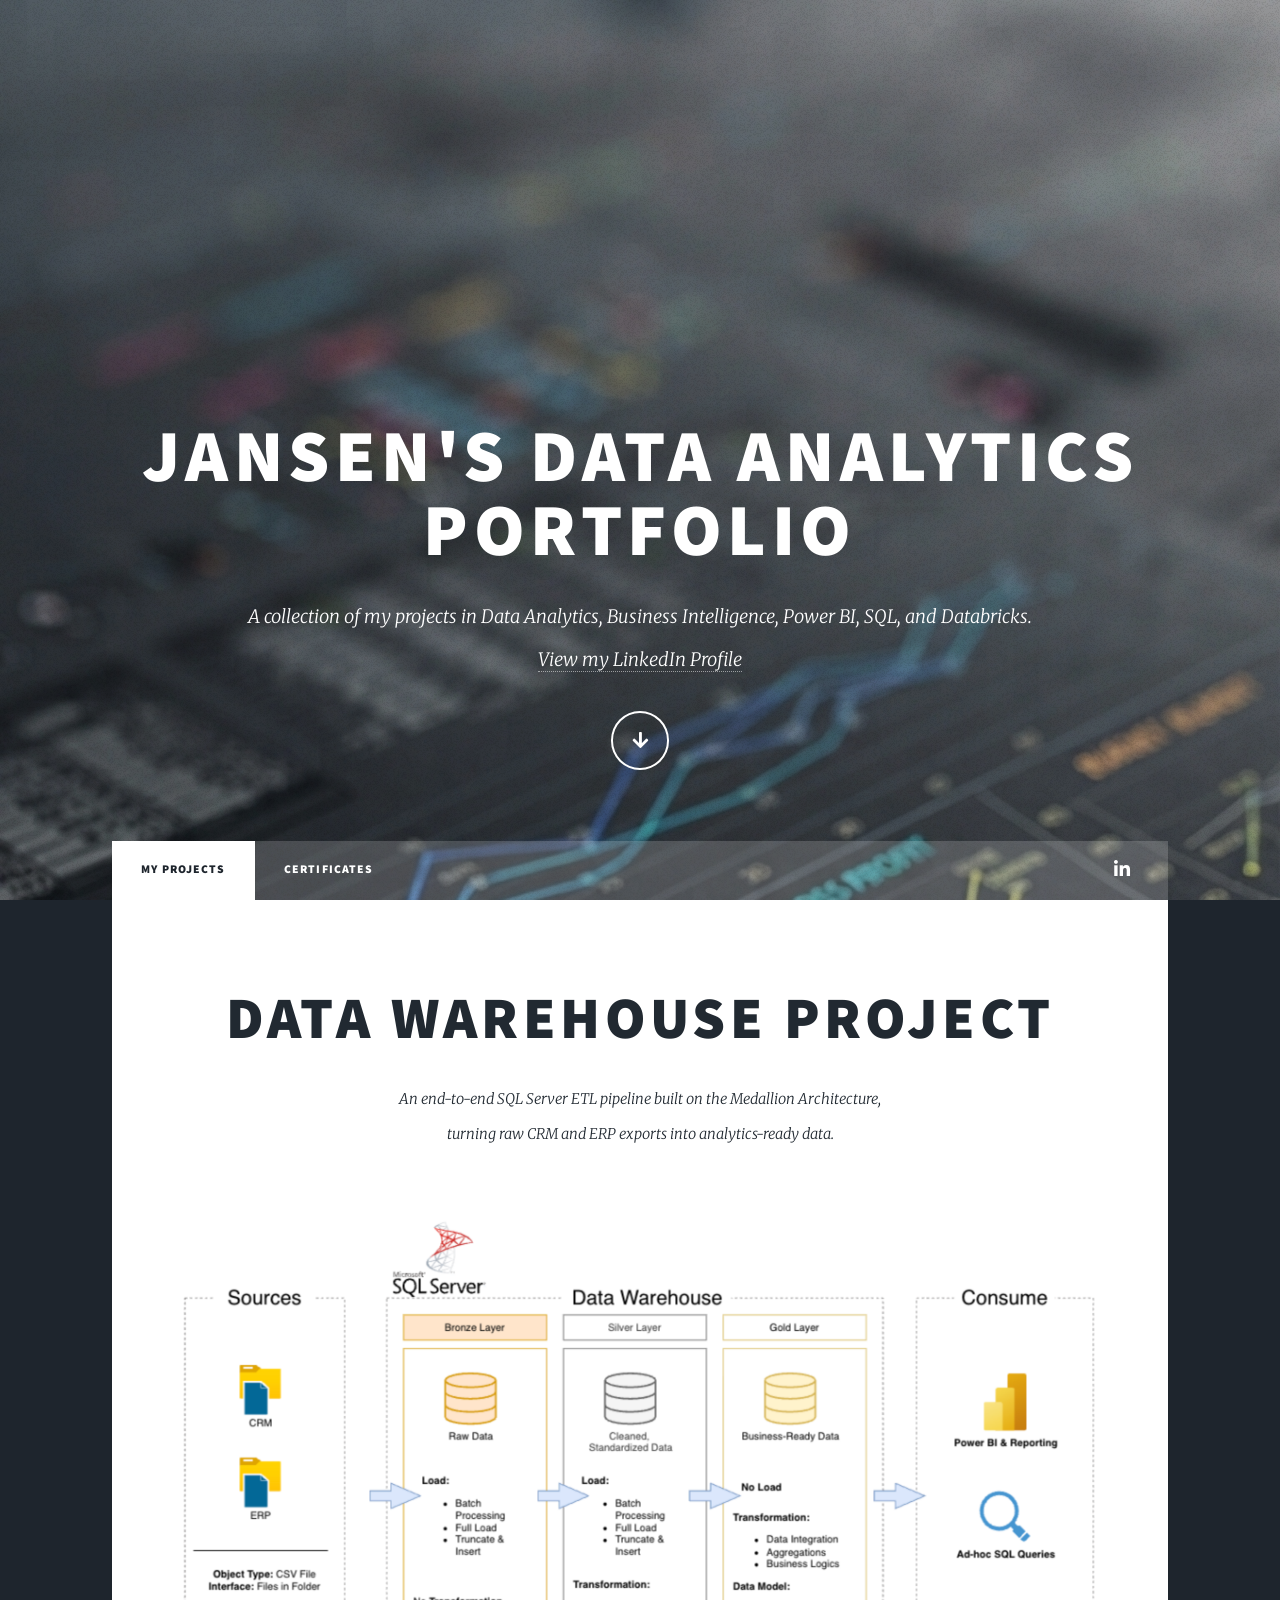
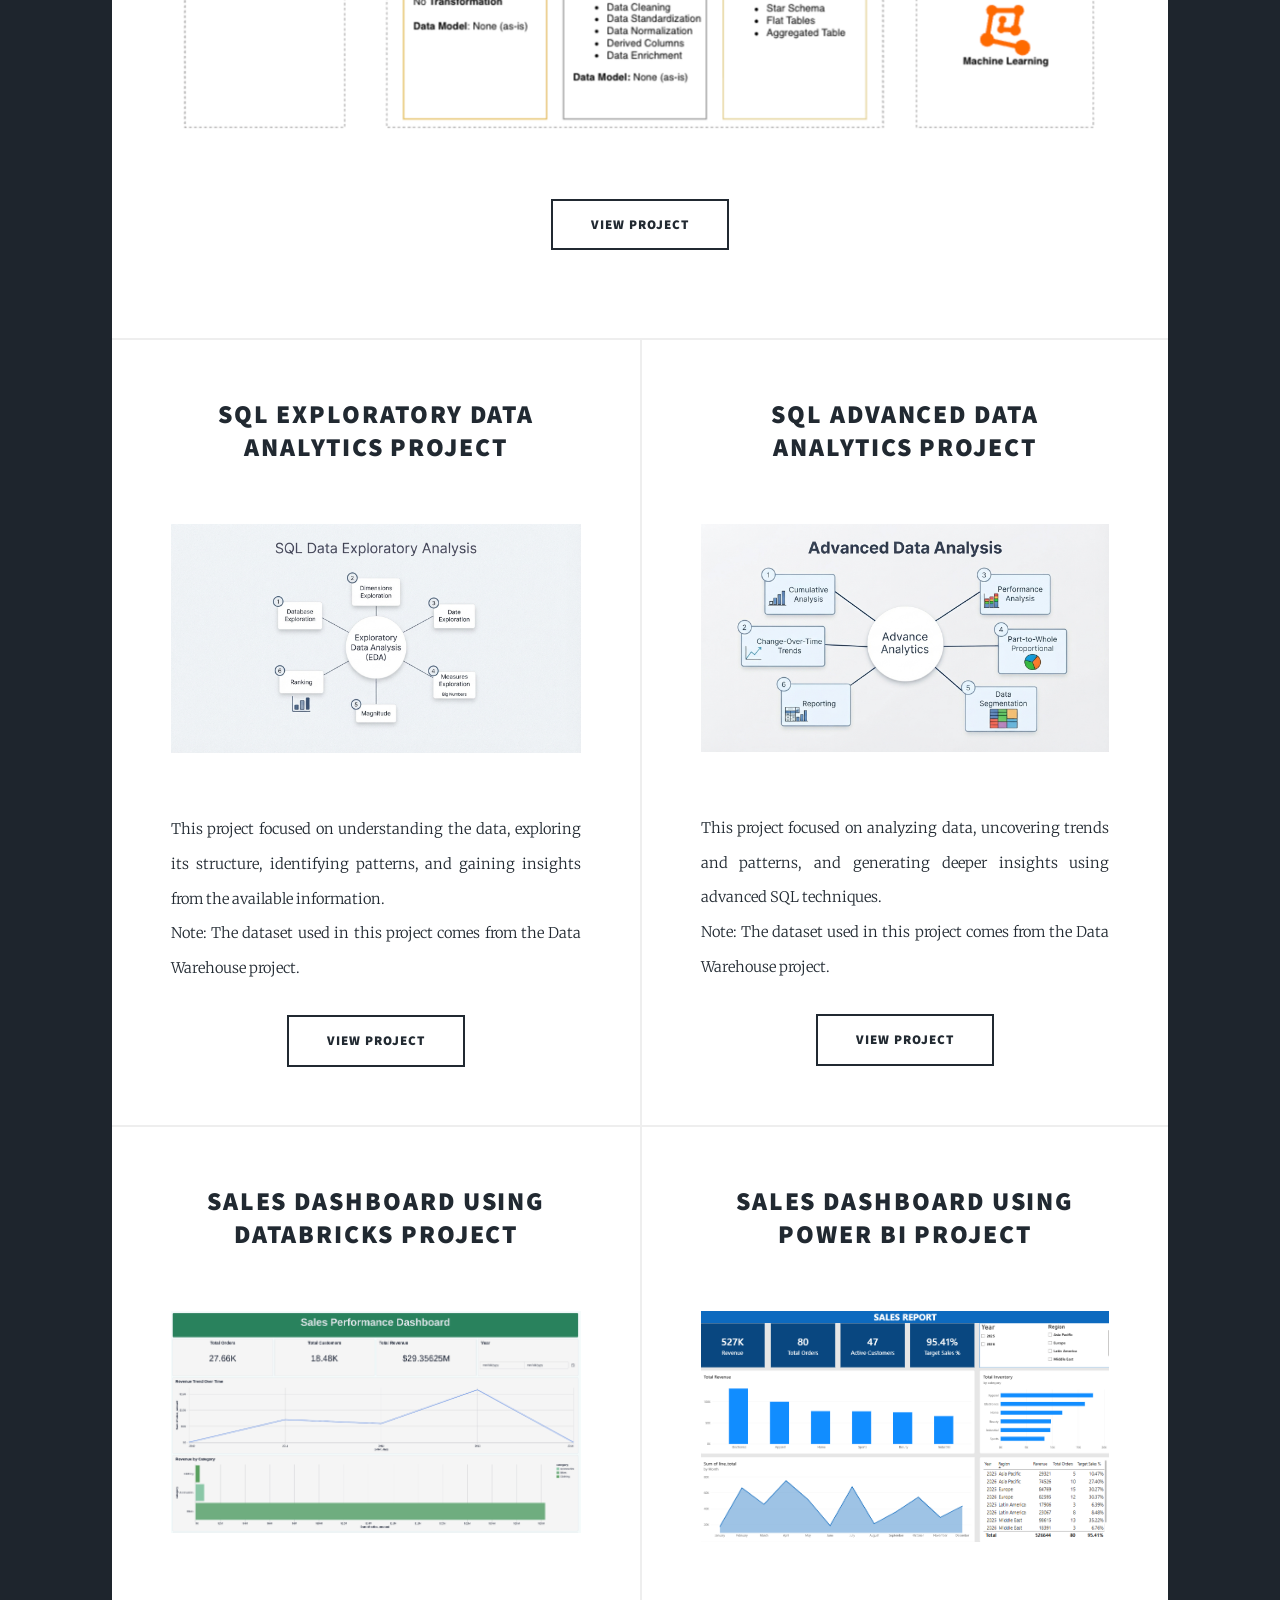
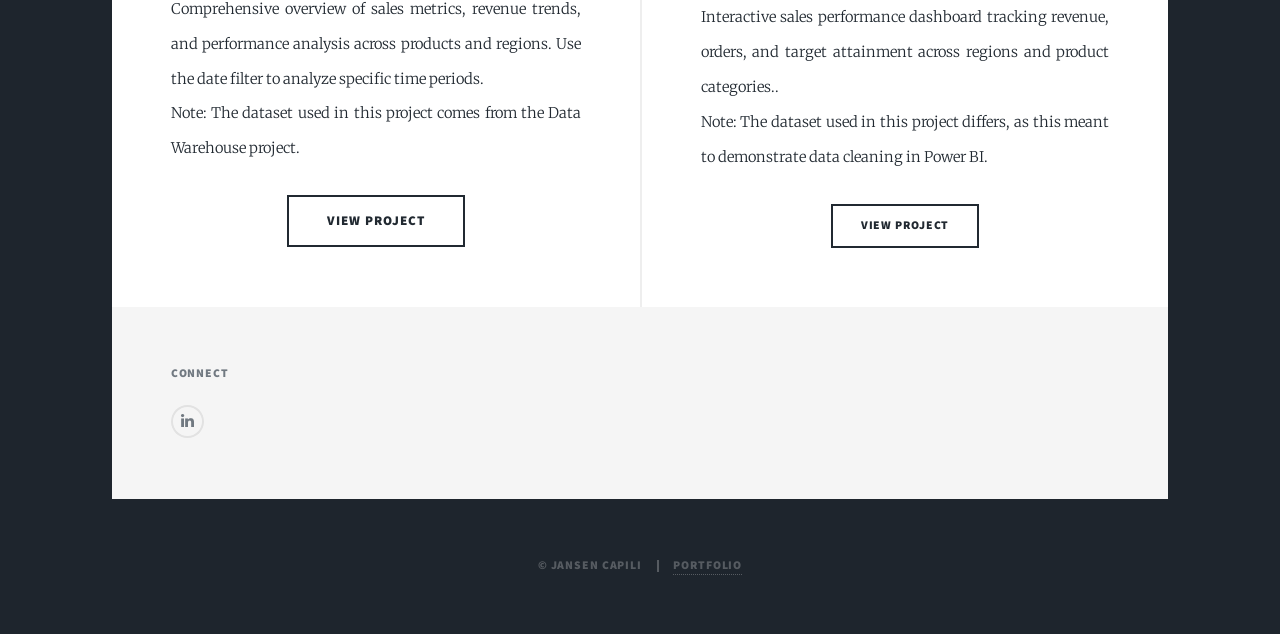
==== commit 17d9d3f4: "Revise project details in index.html Updated project descriptions and links in the portfolio." ====
--- a/index.html
+++ b/index.html
@@ -15,7 +15,7 @@
 				<!-- Intro -->
 					<div id="intro">
 						<h1>Jansen's Data Analytics Portfolio</h1>
-						<p>A collection of my projects in Data Analytics, Business Intelligence, Power BI, SQL, and Python.<br />
+						<p>A collection of my projects in Data Analytics, Business Intelligence, Power BI, SQL, and Databricks.<br />
                          <a href="https://www.linkedin.com/in/gerryjansencapili/" target="_blank">View my LinkedIn Profile</a></p>
 						<ul class="actions">
 							<li><a href="#header" class="button icon solid solo fa-arrow-down scrolly">Continue</a></li>
